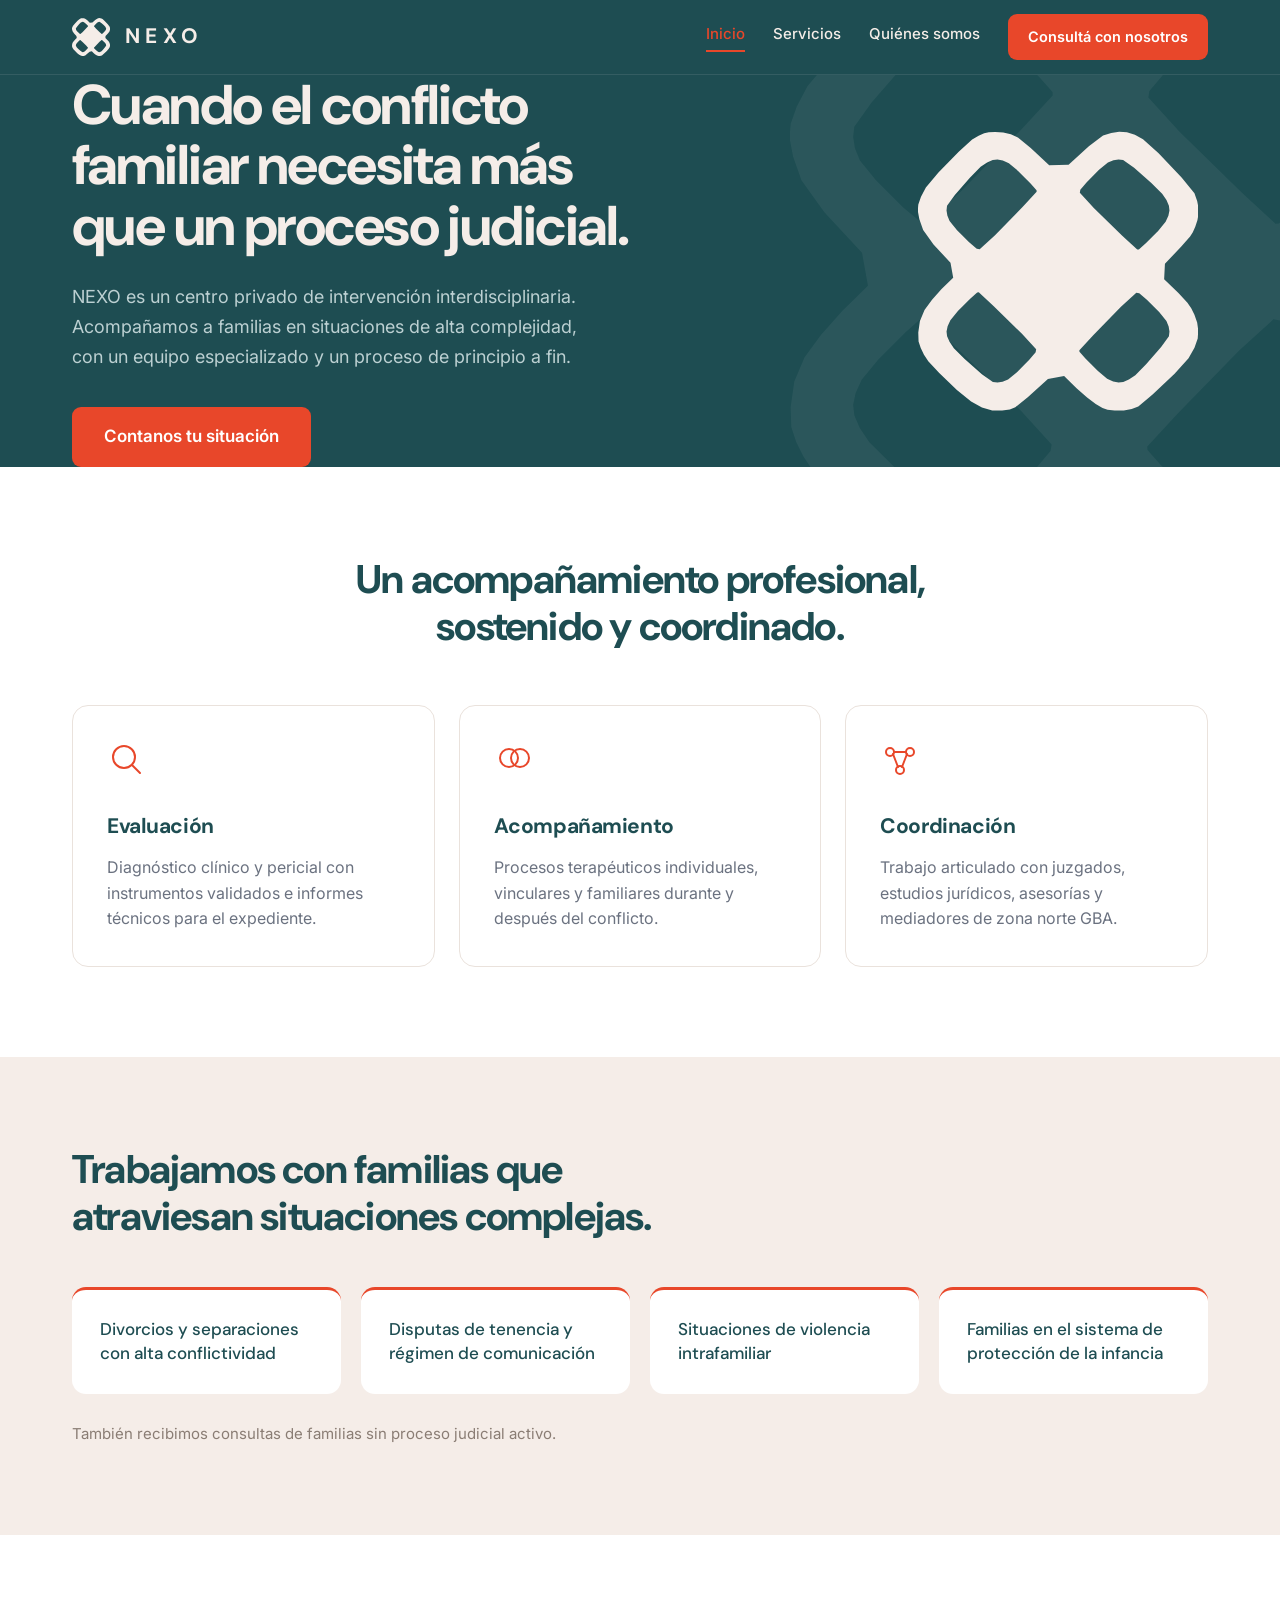
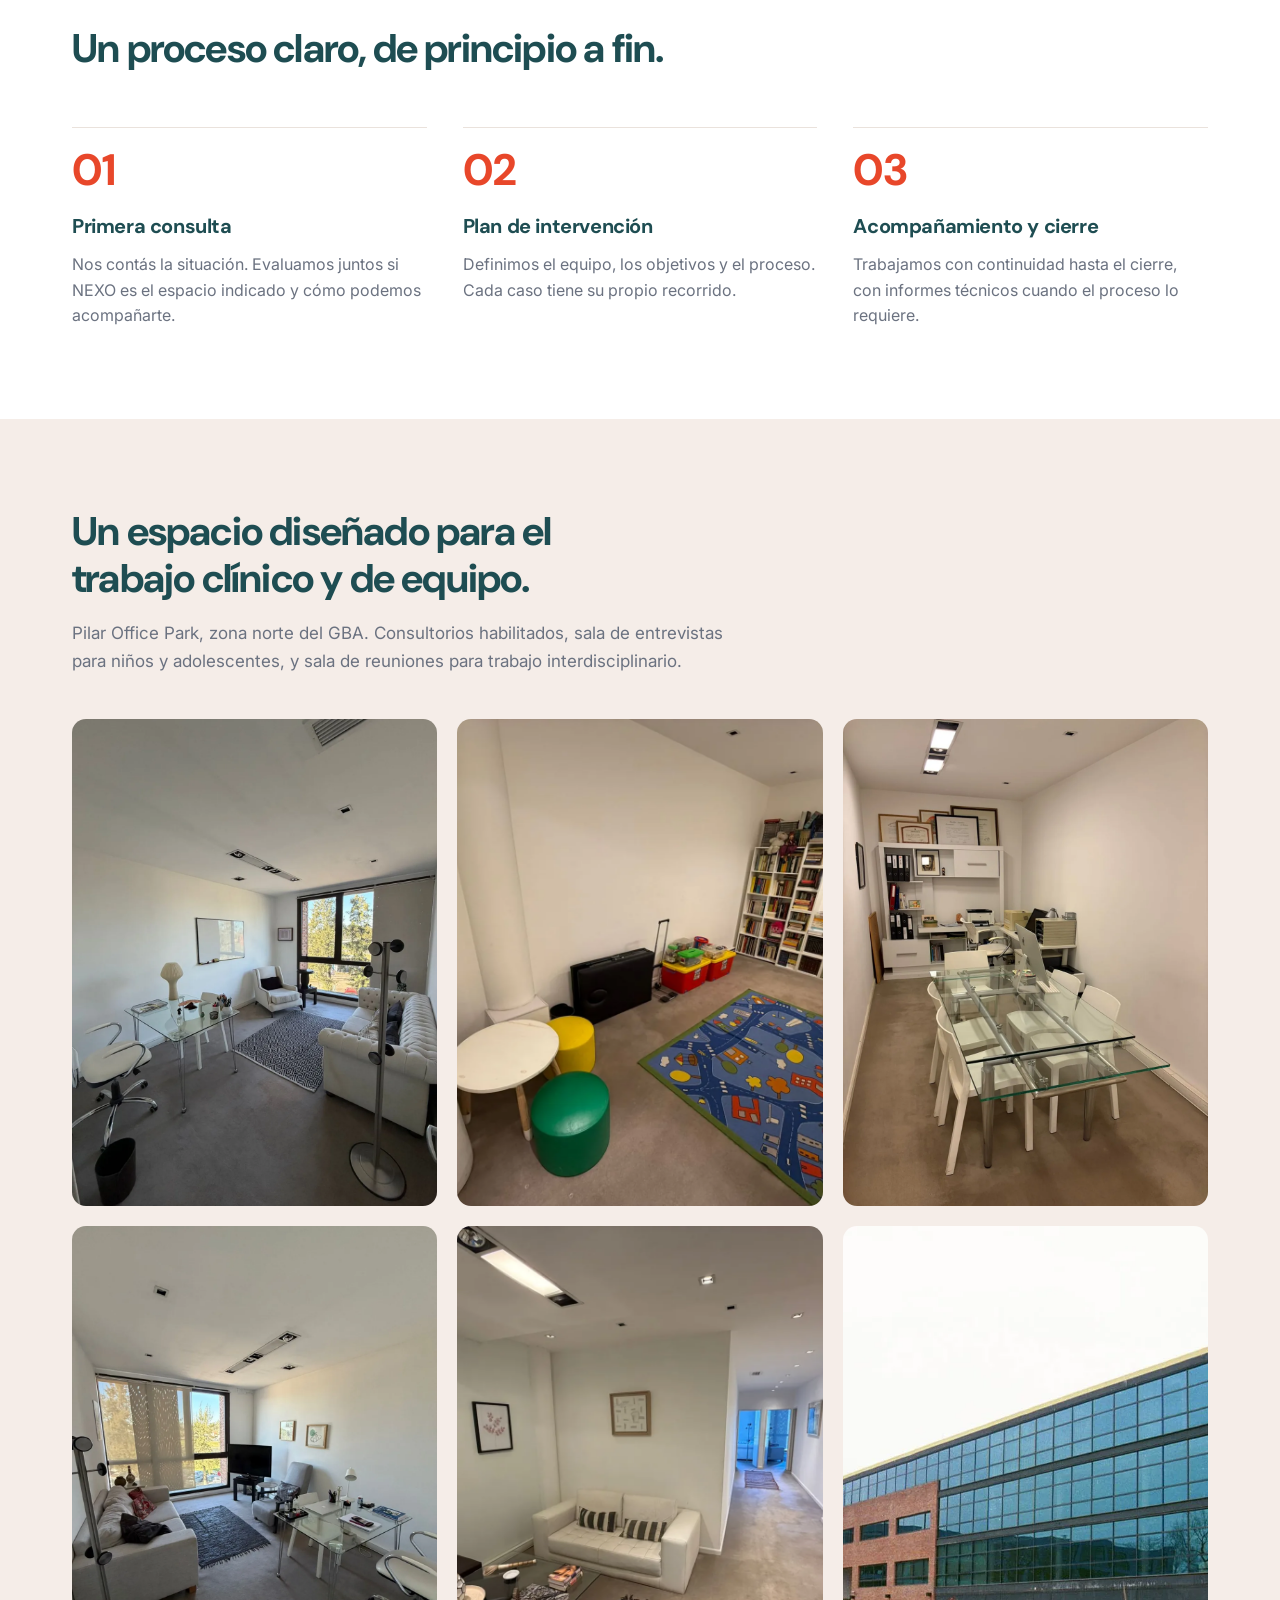
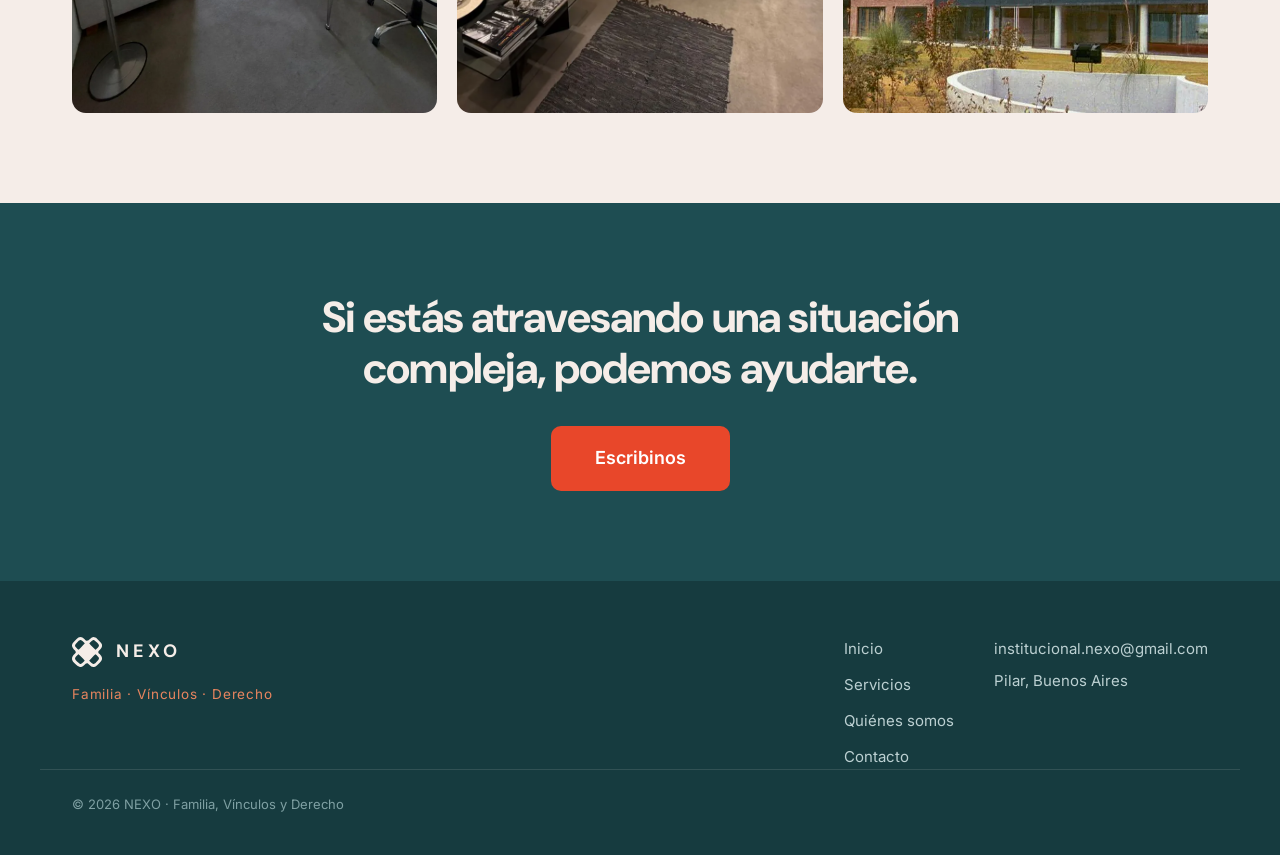
==== index.html @ 884c08ea "Lightbox: abrir fotos de la sede en pop-up con fondo difuminado" ====
<!DOCTYPE html>
<html lang="es">
<head>
  <meta charset="UTF-8">
  <meta name="viewport" content="width=device-width, initial-scale=1.0">
  <title>NEXO · Familia, Vínculos y Derecho</title>
  <meta name="description" content="Centro privado de intervención interdisciplinaria en conflictos familiares, infancia y adolescencia. Pilar, zona norte GBA.">
  <meta property="og:type" content="website">
  <meta property="og:site_name" content="NEXO">
  <meta property="og:title" content="NEXO · Familia, Vínculos y Derecho">
  <meta property="og:description" content="Centro privado de intervención interdisciplinaria en conflictos familiares, infancia y adolescencia. Pilar, zona norte GBA.">
  <meta property="og:url" content="https://fenicegroup.github.io/nexo-web/">
  <meta property="og:image" content="https://fenicegroup.github.io/nexo-web/og-image.jpg">
  <meta property="og:image:width" content="1200">
  <meta property="og:image:height" content="630">
  <meta name="twitter:card" content="summary_large_image">
  <link rel="preconnect" href="https://fonts.googleapis.com">
  <link rel="preconnect" href="https://fonts.gstatic.com" crossorigin>
  <link href="https://fonts.googleapis.com/css2?family=DM+Sans:wght@500;700&family=Inter:wght@400;500;600;700&family=JetBrains+Mono:wght@400;500&display=swap" rel="stylesheet">
  <link rel="stylesheet" href="styles.css">
  <link rel="icon" type="image/svg+xml" href="favicon.svg">
  <script>try{if(localStorage.getItem("nexo_intro_seen")){document.documentElement.className+=" skip-intro";}}catch(e){}</script>
</head>
<body class="has-intro">
  <!-- ===== Navbar (sticky) ===== -->
  <header class="site-header">
    <div class="container nav">
      <a class="brand" href="index.html" aria-label="NEXO - Inicio">
        <svg class="logo-mark" width="38" height="38" viewBox="0 0 100 100" aria-hidden="true"><path fill-rule="evenodd" d="M27.56 0.38 L30.44 0.51 L33.15 1.17 L35.68 2.33 L40.26 6.03 L46.86 12.24 L53.78 12.04 L61.02 5.43 L66.09 1.65 L69.02 0.68 L71.86 0.29 L74.61 0.48 L77.45 1.35 L80.36 2.91 L85.93 7.98 L94.14 16.59 L98.73 22.27 L99.70 25.01 L100.19 27.47 L100.18 29.65 L99.79 31.90 L99.02 34.21 L98.15 36.14 L97.18 37.70 L93.87 41.46 L88.19 47.44 L87.91 52.92 L93.01 57.89 L96.23 61.35 L97.58 63.28 L98.73 65.62 L99.70 68.35 L100.09 71.19 L99.90 74.14 L98.74 77.45 L96.62 81.12 L91.64 86.69 L83.78 94.14 L78.68 98.36 L76.32 99.33 L73.50 99.81 L70.22 99.81 L67.69 99.52 L65.90 98.92 L63.47 97.48 L60.40 95.19 L56.63 91.87 L52.18 87.53 L46.40 88.58 L39.30 95.03 L34.76 98.64 L32.79 99.42 L30.04 99.81 L26.53 99.80 L22.84 98.74 L18.97 96.62 L13.89 92.50 L7.59 86.40 L3.67 82.19 L2.14 79.88 L0.98 77.54 L0.20 75.18 L0.10 71.94 L0.69 67.83 L2.33 63.95 L5.01 60.30 L8.42 56.44 L12.57 52.37 L11.61 47.07 L5.54 40.53 L1.84 35.35 L0.49 31.52 L-0.09 28.49 L0.11 26.26 L1.07 23.50 L2.81 20.21 L7.30 14.84 L14.55 7.40 L19.34 3.01 L21.65 1.66 L23.63 0.82 L25.29 0.48Z M77.97 57.80 L79.02 57.98 L81.74 60.26 L86.13 64.65 L88.72 67.83 L89.52 69.80 L89.81 71.61 L89.62 73.26 L86.84 77.18 L81.47 83.34 L77.62 87.20 L75.31 88.74 L73.31 89.61 L71.62 89.81 L69.70 89.42 L67.55 88.44 L64.27 85.75 L59.88 81.36 L57.66 78.87 L57.63 78.30 L62.58 72.94 L72.49 62.79Z M42.20 77.97 L42.02 79.02 L39.74 81.74 L35.35 86.13 L32.17 88.72 L30.20 89.52 L28.39 89.81 L26.74 89.62 L22.82 86.84 L16.66 81.47 L12.80 77.62 L11.26 75.31 L10.39 73.31 L10.19 71.62 L10.58 69.70 L11.56 67.55 L14.25 64.27 L18.64 59.88 L21.13 57.66 L21.70 57.63 L27.06 62.58 L37.21 72.49Z M22.03 42.20 L20.98 42.03 L18.26 39.74 L13.87 35.35 L11.28 32.17 L10.48 30.20 L10.19 28.39 L10.37 26.74 L13.16 22.82 L18.53 16.66 L22.37 12.80 L24.68 11.26 L26.68 10.39 L28.37 10.19 L30.30 10.58 L32.45 11.56 L35.73 14.25 L40.12 18.64 L42.34 21.13 L42.37 21.70 L37.42 27.06 L27.51 37.21Z M57.80 22.03 L57.97 20.98 L60.26 18.26 L64.65 13.87 L67.83 11.28 L69.80 10.48 L71.61 10.18 L73.26 10.37 L77.18 13.16 L83.34 18.53 L87.20 22.37 L88.74 24.68 L89.61 26.68 L89.81 28.37 L89.42 30.30 L88.44 32.45 L85.75 35.73 L81.36 40.12 L78.87 42.33 L78.30 42.36 L72.94 37.42 L62.79 27.51Z"/></svg>
        <span class="brand-word">NEXO</span>
      </a>
      <nav class="nav-links" aria-label="Principal">
        <a href="index.html" class="active" aria-current="page">Inicio</a>
        <a href="servicios.html">Servicios</a>
        <a href="quienes-somos.html">Qui&eacute;nes somos</a>
        <a class="btn btn-cta" href="contacto.html">Consult&aacute; con nosotros</a>
      </nav>
      <button class="nav-toggle" aria-label="Abrir men&uacute;" aria-expanded="false"><span></span><span></span><span></span></button>
    </div>
    <nav class="mobile-menu" aria-label="M&oacute;vil">
      <a href="index.html" class="active" aria-current="page">Inicio</a>
      <a href="servicios.html">Servicios</a>
      <a href="quienes-somos.html">Qui&eacute;nes somos</a>
      <a class="btn btn-cta" href="contacto.html">Consult&aacute; con nosotros</a>
    </nav>
  </header>

  <!-- ===== Pantalla de intro (4s) ===== -->
  <div id="intro-screen">
    <div class="intro-symbol"><svg class="logo-mark" width="130" height="130" viewBox="0 0 100 100" aria-hidden="true"><path pathLength="100" fill-rule="evenodd" d="M27.56 0.38 L30.44 0.51 L33.15 1.17 L35.68 2.33 L40.26 6.03 L46.86 12.24 L53.78 12.04 L61.02 5.43 L66.09 1.65 L69.02 0.68 L71.86 0.29 L74.61 0.48 L77.45 1.35 L80.36 2.91 L85.93 7.98 L94.14 16.59 L98.73 22.27 L99.70 25.01 L100.19 27.47 L100.18 29.65 L99.79 31.90 L99.02 34.21 L98.15 36.14 L97.18 37.70 L93.87 41.46 L88.19 47.44 L87.91 52.92 L93.01 57.89 L96.23 61.35 L97.58 63.28 L98.73 65.62 L99.70 68.35 L100.09 71.19 L99.90 74.14 L98.74 77.45 L96.62 81.12 L91.64 86.69 L83.78 94.14 L78.68 98.36 L76.32 99.33 L73.50 99.81 L70.22 99.81 L67.69 99.52 L65.90 98.92 L63.47 97.48 L60.40 95.19 L56.63 91.87 L52.18 87.53 L46.40 88.58 L39.30 95.03 L34.76 98.64 L32.79 99.42 L30.04 99.81 L26.53 99.80 L22.84 98.74 L18.97 96.62 L13.89 92.50 L7.59 86.40 L3.67 82.19 L2.14 79.88 L0.98 77.54 L0.20 75.18 L0.10 71.94 L0.69 67.83 L2.33 63.95 L5.01 60.30 L8.42 56.44 L12.57 52.37 L11.61 47.07 L5.54 40.53 L1.84 35.35 L0.49 31.52 L-0.09 28.49 L0.11 26.26 L1.07 23.50 L2.81 20.21 L7.30 14.84 L14.55 7.40 L19.34 3.01 L21.65 1.66 L23.63 0.82 L25.29 0.48Z M77.97 57.80 L79.02 57.98 L81.74 60.26 L86.13 64.65 L88.72 67.83 L89.52 69.80 L89.81 71.61 L89.62 73.26 L86.84 77.18 L81.47 83.34 L77.62 87.20 L75.31 88.74 L73.31 89.61 L71.62 89.81 L69.70 89.42 L67.55 88.44 L64.27 85.75 L59.88 81.36 L57.66 78.87 L57.63 78.30 L62.58 72.94 L72.49 62.79Z M42.20 77.97 L42.02 79.02 L39.74 81.74 L35.35 86.13 L32.17 88.72 L30.20 89.52 L28.39 89.81 L26.74 89.62 L22.82 86.84 L16.66 81.47 L12.80 77.62 L11.26 75.31 L10.39 73.31 L10.19 71.62 L10.58 69.70 L11.56 67.55 L14.25 64.27 L18.64 59.88 L21.13 57.66 L21.70 57.63 L27.06 62.58 L37.21 72.49Z M22.03 42.20 L20.98 42.03 L18.26 39.74 L13.87 35.35 L11.28 32.17 L10.48 30.20 L10.19 28.39 L10.37 26.74 L13.16 22.82 L18.53 16.66 L22.37 12.80 L24.68 11.26 L26.68 10.39 L28.37 10.19 L30.30 10.58 L32.45 11.56 L35.73 14.25 L40.12 18.64 L42.34 21.13 L42.37 21.70 L37.42 27.06 L27.51 37.21Z M57.80 22.03 L57.97 20.98 L60.26 18.26 L64.65 13.87 L67.83 11.28 L69.80 10.48 L71.61 10.18 L73.26 10.37 L77.18 13.16 L83.34 18.53 L87.20 22.37 L88.74 24.68 L89.61 26.68 L89.81 28.37 L89.42 30.30 L88.44 32.45 L85.75 35.73 L81.36 40.12 L78.87 42.33 L78.30 42.36 L72.94 37.42 L62.79 27.51Z"/></svg></div>
    <div class="intro-word">NEXO</div>
    <div class="intro-tag"><span>Familia</span><span>&middot;</span><span>V&iacute;nculos</span><span>&middot;</span><span>Derecho</span></div>
  </div>

  <div class="page">
  <main>
    <!-- ===== Hero (petróleo) ===== -->
    <section class="hero">
      <div class="hero-variant hero-b show">
        <div class="hero-b-watermark"><svg class="logo-mark" width="620" height="620" viewBox="0 0 100 100" aria-hidden="true"><path fill-rule="evenodd" d="M27.56 0.38 L30.44 0.51 L33.15 1.17 L35.68 2.33 L40.26 6.03 L46.86 12.24 L53.78 12.04 L61.02 5.43 L66.09 1.65 L69.02 0.68 L71.86 0.29 L74.61 0.48 L77.45 1.35 L80.36 2.91 L85.93 7.98 L94.14 16.59 L98.73 22.27 L99.70 25.01 L100.19 27.47 L100.18 29.65 L99.79 31.90 L99.02 34.21 L98.15 36.14 L97.18 37.70 L93.87 41.46 L88.19 47.44 L87.91 52.92 L93.01 57.89 L96.23 61.35 L97.58 63.28 L98.73 65.62 L99.70 68.35 L100.09 71.19 L99.90 74.14 L98.74 77.45 L96.62 81.12 L91.64 86.69 L83.78 94.14 L78.68 98.36 L76.32 99.33 L73.50 99.81 L70.22 99.81 L67.69 99.52 L65.90 98.92 L63.47 97.48 L60.40 95.19 L56.63 91.87 L52.18 87.53 L46.40 88.58 L39.30 95.03 L34.76 98.64 L32.79 99.42 L30.04 99.81 L26.53 99.80 L22.84 98.74 L18.97 96.62 L13.89 92.50 L7.59 86.40 L3.67 82.19 L2.14 79.88 L0.98 77.54 L0.20 75.18 L0.10 71.94 L0.69 67.83 L2.33 63.95 L5.01 60.30 L8.42 56.44 L12.57 52.37 L11.61 47.07 L5.54 40.53 L1.84 35.35 L0.49 31.52 L-0.09 28.49 L0.11 26.26 L1.07 23.50 L2.81 20.21 L7.30 14.84 L14.55 7.40 L19.34 3.01 L21.65 1.66 L23.63 0.82 L25.29 0.48Z M77.97 57.80 L79.02 57.98 L81.74 60.26 L86.13 64.65 L88.72 67.83 L89.52 69.80 L89.81 71.61 L89.62 73.26 L86.84 77.18 L81.47 83.34 L77.62 87.20 L75.31 88.74 L73.31 89.61 L71.62 89.81 L69.70 89.42 L67.55 88.44 L64.27 85.75 L59.88 81.36 L57.66 78.87 L57.63 78.30 L62.58 72.94 L72.49 62.79Z M42.20 77.97 L42.02 79.02 L39.74 81.74 L35.35 86.13 L32.17 88.72 L30.20 89.52 L28.39 89.81 L26.74 89.62 L22.82 86.84 L16.66 81.47 L12.80 77.62 L11.26 75.31 L10.39 73.31 L10.19 71.62 L10.58 69.70 L11.56 67.55 L14.25 64.27 L18.64 59.88 L21.13 57.66 L21.70 57.63 L27.06 62.58 L37.21 72.49Z M22.03 42.20 L20.98 42.03 L18.26 39.74 L13.87 35.35 L11.28 32.17 L10.48 30.20 L10.19 28.39 L10.37 26.74 L13.16 22.82 L18.53 16.66 L22.37 12.80 L24.68 11.26 L26.68 10.39 L28.37 10.19 L30.30 10.58 L32.45 11.56 L35.73 14.25 L40.12 18.64 L42.34 21.13 L42.37 21.70 L37.42 27.06 L27.51 37.21Z M57.80 22.03 L57.97 20.98 L60.26 18.26 L64.65 13.87 L67.83 11.28 L69.80 10.48 L71.61 10.18 L73.26 10.37 L77.18 13.16 L83.34 18.53 L87.20 22.37 L88.74 24.68 L89.61 26.68 L89.81 28.37 L89.42 30.30 L88.44 32.45 L85.75 35.73 L81.36 40.12 L78.87 42.33 L78.30 42.36 L72.94 37.42 L62.79 27.51Z"/></svg></div>
        <div class="container hero-inner">
          <div class="hero-copy">
            <h1>Cuando el conflicto familiar necesita m&aacute;s que un proceso judicial.</h1>
            <p class="hero-lead">NEXO es un centro privado de intervenci&oacute;n interdisciplinaria. Acompa&ntilde;amos a familias en situaciones de alta complejidad, con un equipo especializado y un proceso de principio a fin.</p>
            <a class="btn btn-cta btn-lg" href="contacto.html">Contanos tu situaci&oacute;n</a>
          </div>
          <div class="hero-b-mark"><svg class="logo-mark" width="280" height="280" viewBox="0 0 100 100" aria-hidden="true"><path fill-rule="evenodd" d="M27.56 0.38 L30.44 0.51 L33.15 1.17 L35.68 2.33 L40.26 6.03 L46.86 12.24 L53.78 12.04 L61.02 5.43 L66.09 1.65 L69.02 0.68 L71.86 0.29 L74.61 0.48 L77.45 1.35 L80.36 2.91 L85.93 7.98 L94.14 16.59 L98.73 22.27 L99.70 25.01 L100.19 27.47 L100.18 29.65 L99.79 31.90 L99.02 34.21 L98.15 36.14 L97.18 37.70 L93.87 41.46 L88.19 47.44 L87.91 52.92 L93.01 57.89 L96.23 61.35 L97.58 63.28 L98.73 65.62 L99.70 68.35 L100.09 71.19 L99.90 74.14 L98.74 77.45 L96.62 81.12 L91.64 86.69 L83.78 94.14 L78.68 98.36 L76.32 99.33 L73.50 99.81 L70.22 99.81 L67.69 99.52 L65.90 98.92 L63.47 97.48 L60.40 95.19 L56.63 91.87 L52.18 87.53 L46.40 88.58 L39.30 95.03 L34.76 98.64 L32.79 99.42 L30.04 99.81 L26.53 99.80 L22.84 98.74 L18.97 96.62 L13.89 92.50 L7.59 86.40 L3.67 82.19 L2.14 79.88 L0.98 77.54 L0.20 75.18 L0.10 71.94 L0.69 67.83 L2.33 63.95 L5.01 60.30 L8.42 56.44 L12.57 52.37 L11.61 47.07 L5.54 40.53 L1.84 35.35 L0.49 31.52 L-0.09 28.49 L0.11 26.26 L1.07 23.50 L2.81 20.21 L7.30 14.84 L14.55 7.40 L19.34 3.01 L21.65 1.66 L23.63 0.82 L25.29 0.48Z M77.97 57.80 L79.02 57.98 L81.74 60.26 L86.13 64.65 L88.72 67.83 L89.52 69.80 L89.81 71.61 L89.62 73.26 L86.84 77.18 L81.47 83.34 L77.62 87.20 L75.31 88.74 L73.31 89.61 L71.62 89.81 L69.70 89.42 L67.55 88.44 L64.27 85.75 L59.88 81.36 L57.66 78.87 L57.63 78.30 L62.58 72.94 L72.49 62.79Z M42.20 77.97 L42.02 79.02 L39.74 81.74 L35.35 86.13 L32.17 88.72 L30.20 89.52 L28.39 89.81 L26.74 89.62 L22.82 86.84 L16.66 81.47 L12.80 77.62 L11.26 75.31 L10.39 73.31 L10.19 71.62 L10.58 69.70 L11.56 67.55 L14.25 64.27 L18.64 59.88 L21.13 57.66 L21.70 57.63 L27.06 62.58 L37.21 72.49Z M22.03 42.20 L20.98 42.03 L18.26 39.74 L13.87 35.35 L11.28 32.17 L10.48 30.20 L10.19 28.39 L10.37 26.74 L13.16 22.82 L18.53 16.66 L22.37 12.80 L24.68 11.26 L26.68 10.39 L28.37 10.19 L30.30 10.58 L32.45 11.56 L35.73 14.25 L40.12 18.64 L42.34 21.13 L42.37 21.70 L37.42 27.06 L27.51 37.21Z M57.80 22.03 L57.97 20.98 L60.26 18.26 L64.65 13.87 L67.83 11.28 L69.80 10.48 L71.61 10.18 L73.26 10.37 L77.18 13.16 L83.34 18.53 L87.20 22.37 L88.74 24.68 L89.61 26.68 L89.81 28.37 L89.42 30.30 L88.44 32.45 L85.75 35.73 L81.36 40.12 L78.87 42.33 L78.30 42.36 L72.94 37.42 L62.79 27.51Z"/></svg></div>
        </div>
      </div>
    </section>

    <!-- ===== ¿Qué hacemos? ===== -->
    <section class="section section--blanco">
      <div class="container">
        <h2 class="section-title center mb-lg">Un acompa&ntilde;amiento profesional, sostenido y coordinado.</h2>
        <div class="grid grid-3">
          <article class="card"><svg class="card-icon" width="40" height="40" viewBox="0 0 40 40" fill="none" stroke="#E8472A" stroke-width="2" stroke-linecap="round"><circle cx="17" cy="17" r="11"/><line x1="25" y1="25" x2="33" y2="33"/></svg><h3>Evaluaci&oacute;n</h3><p>Diagn&oacute;stico cl&iacute;nico y pericial con instrumentos validados e informes t&eacute;cnicos para el expediente.</p></article>
          <article class="card"><svg class="card-icon" width="40" height="40" viewBox="0 0 40 40" fill="none" stroke="#E8472A" stroke-width="2" stroke-linecap="round"><circle cx="15" cy="18" r="9"/><circle cx="26" cy="18" r="9"/></svg><h3>Acompa&ntilde;amiento</h3><p>Procesos terap&eacute;uticos individuales, vinculares y familiares durante y despu&eacute;s del conflicto.</p></article>
          <article class="card"><svg class="card-icon" width="40" height="40" viewBox="0 0 40 40" fill="none" stroke="#E8472A" stroke-width="2" stroke-linecap="round"><circle cx="10" cy="12" r="4"/><circle cx="30" cy="12" r="4"/><circle cx="20" cy="30" r="4"/><line x1="13" y1="14" x2="18" y2="27"/><line x1="27" y1="14" x2="22" y2="27"/><line x1="14" y1="12" x2="26" y2="12"/></svg><h3>Coordinaci&oacute;n</h3><p>Trabajo articulado con juzgados, estudios jur&iacute;dicos, asesor&iacute;as y mediadores de zona norte GBA.</p></article>
        </div>
      </div>
    </section>

    <!-- ===== ¿Para quién es NEXO? ===== -->
    <section class="section section--crema">
      <div class="container">
        <h2 class="section-title mw-text mb-md">Trabajamos con familias que atraviesan situaciones complejas.</h2>
        <div class="grid grid-4">
          <div class="chip"><p>Divorcios y separaciones con alta conflictividad</p></div>
          <div class="chip"><p>Disputas de tenencia y r&eacute;gimen de comunicaci&oacute;n</p></div>
          <div class="chip"><p>Situaciones de violencia intrafamiliar</p></div>
          <div class="chip"><p>Familias en el sistema de protecci&oacute;n de la infancia</p></div>
        </div>
        <p class="note">Tambi&eacute;n recibimos consultas de familias sin proceso judicial activo.</p>
      </div>
    </section>

    <!-- ===== Cómo trabajamos ===== -->
    <section class="section section--blanco">
      <div class="container">
        <h2 class="section-title mb-lg">Un proceso claro, de principio a fin.</h2>
        <div class="steps">
          <div class="step"><span class="step-num">01</span><h3>Primera consulta</h3><p>Nos cont&aacute;s la situaci&oacute;n. Evaluamos juntos si NEXO es el espacio indicado y c&oacute;mo podemos acompa&ntilde;arte.</p></div>
          <div class="step"><span class="step-num">02</span><h3>Plan de intervenci&oacute;n</h3><p>Definimos el equipo, los objetivos y el proceso. Cada caso tiene su propio recorrido.</p></div>
          <div class="step"><span class="step-num">03</span><h3>Acompa&ntilde;amiento y cierre</h3><p>Trabajamos con continuidad hasta el cierre, con informes t&eacute;cnicos cuando el proceso lo requiere.</p></div>
        </div>
      </div>
    </section>

    <!-- ===== La sede ===== -->
    <section class="section section--crema">
      <div class="container">
        <h2 class="section-title mw-text mb-sm">Un espacio dise&ntilde;ado para el trabajo cl&iacute;nico y de equipo.</h2>
        <p class="sede-lead">Pilar Office Park, zona norte del GBA. Consultorios habilitados, sala de entrevistas para ni&ntilde;os y adolescentes, y sala de reuniones para trabajo interdisciplinario.</p>
        <div class="sede-grid">
          <div class="img-photo"><img src="consultorio.webp" alt="Consultorio" loading="lazy"></div>
          <div class="img-photo"><img src="sala-nnya.webp" alt="Sala para niñas, niños y adolescentes" loading="lazy"></div>
          <div class="img-photo"><img src="reuniones.webp" alt="Sala de reuniones" loading="lazy"></div>
          <div class="img-photo"><img src="espera.webp" alt="Sala de espera" loading="lazy"></div>
          <div class="img-photo"><img src="recepcion.webp" alt="Recepción" loading="lazy"></div>
          <div class="img-photo"><img src="officepark.webp" alt="Fachada del Pilar Office Park"></div>
        </div>
      </div>
    </section>

    <!-- ===== CTA final ===== -->
    <section class="section section--petroleo cta">
      <div class="container cta-inner">
        <h2>Si est&aacute;s atravesando una situaci&oacute;n compleja, podemos ayudarte.</h2>
        <a class="btn btn-cta btn-xl" href="contacto.html">Escribinos</a>
      </div>
    </section>
  </main>

  <!-- ===== Footer ===== -->
  <footer class="site-footer">
    <div class="container footer-grid">
      <div class="footer-brand">
        <div class="footer-logo"><svg class="logo-mark" width="30" height="30" viewBox="0 0 100 100" aria-hidden="true"><path fill-rule="evenodd" d="M27.56 0.38 L30.44 0.51 L33.15 1.17 L35.68 2.33 L40.26 6.03 L46.86 12.24 L53.78 12.04 L61.02 5.43 L66.09 1.65 L69.02 0.68 L71.86 0.29 L74.61 0.48 L77.45 1.35 L80.36 2.91 L85.93 7.98 L94.14 16.59 L98.73 22.27 L99.70 25.01 L100.19 27.47 L100.18 29.65 L99.79 31.90 L99.02 34.21 L98.15 36.14 L97.18 37.70 L93.87 41.46 L88.19 47.44 L87.91 52.92 L93.01 57.89 L96.23 61.35 L97.58 63.28 L98.73 65.62 L99.70 68.35 L100.09 71.19 L99.90 74.14 L98.74 77.45 L96.62 81.12 L91.64 86.69 L83.78 94.14 L78.68 98.36 L76.32 99.33 L73.50 99.81 L70.22 99.81 L67.69 99.52 L65.90 98.92 L63.47 97.48 L60.40 95.19 L56.63 91.87 L52.18 87.53 L46.40 88.58 L39.30 95.03 L34.76 98.64 L32.79 99.42 L30.04 99.81 L26.53 99.80 L22.84 98.74 L18.97 96.62 L13.89 92.50 L7.59 86.40 L3.67 82.19 L2.14 79.88 L0.98 77.54 L0.20 75.18 L0.10 71.94 L0.69 67.83 L2.33 63.95 L5.01 60.30 L8.42 56.44 L12.57 52.37 L11.61 47.07 L5.54 40.53 L1.84 35.35 L0.49 31.52 L-0.09 28.49 L0.11 26.26 L1.07 23.50 L2.81 20.21 L7.30 14.84 L14.55 7.40 L19.34 3.01 L21.65 1.66 L23.63 0.82 L25.29 0.48Z M77.97 57.80 L79.02 57.98 L81.74 60.26 L86.13 64.65 L88.72 67.83 L89.52 69.80 L89.81 71.61 L89.62 73.26 L86.84 77.18 L81.47 83.34 L77.62 87.20 L75.31 88.74 L73.31 89.61 L71.62 89.81 L69.70 89.42 L67.55 88.44 L64.27 85.75 L59.88 81.36 L57.66 78.87 L57.63 78.30 L62.58 72.94 L72.49 62.79Z M42.20 77.97 L42.02 79.02 L39.74 81.74 L35.35 86.13 L32.17 88.72 L30.20 89.52 L28.39 89.81 L26.74 89.62 L22.82 86.84 L16.66 81.47 L12.80 77.62 L11.26 75.31 L10.39 73.31 L10.19 71.62 L10.58 69.70 L11.56 67.55 L14.25 64.27 L18.64 59.88 L21.13 57.66 L21.70 57.63 L27.06 62.58 L37.21 72.49Z M22.03 42.20 L20.98 42.03 L18.26 39.74 L13.87 35.35 L11.28 32.17 L10.48 30.20 L10.19 28.39 L10.37 26.74 L13.16 22.82 L18.53 16.66 L22.37 12.80 L24.68 11.26 L26.68 10.39 L28.37 10.19 L30.30 10.58 L32.45 11.56 L35.73 14.25 L40.12 18.64 L42.34 21.13 L42.37 21.70 L37.42 27.06 L27.51 37.21Z M57.80 22.03 L57.97 20.98 L60.26 18.26 L64.65 13.87 L67.83 11.28 L69.80 10.48 L71.61 10.18 L73.26 10.37 L77.18 13.16 L83.34 18.53 L87.20 22.37 L88.74 24.68 L89.61 26.68 L89.81 28.37 L89.42 30.30 L88.44 32.45 L85.75 35.73 L81.36 40.12 L78.87 42.33 L78.30 42.36 L72.94 37.42 L62.79 27.51Z"/></svg><span class="brand-word">NEXO</span></div>
        <span class="footer-tag">Familia &middot; V&iacute;nculos &middot; Derecho</span>
      </div>
      <nav class="footer-nav" aria-label="Pie">
        <a href="index.html">Inicio</a>
        <a href="servicios.html">Servicios</a>
        <a href="quienes-somos.html">Qui&eacute;nes somos</a>
        <a href="contacto.html">Contacto</a>
      </nav>
      <div class="footer-contact">
        <a href="mailto:institucional.nexo@gmail.com">institucional.nexo@gmail.com</a>
        <span>Pilar, Buenos Aires</span>
      </div>
    </div>
    <div class="container footer-base"><p>&copy; 2026 NEXO &middot; Familia, V&iacute;nculos y Derecho</p></div>
  </footer>
  </div>

  <!-- Lightbox de fotos -->
  <div class="lightbox" id="lightbox" role="dialog" aria-modal="true" aria-label="Imagen ampliada">
    <button class="lightbox-close" id="lightbox-close" aria-label="Cerrar imagen">&times;</button>
    <img src="" alt="">
  </div>

  <script>
    /* Men\u00fa m\u00f3vil */
    (function () {
      var t = document.querySelector('.nav-toggle');
      var m = document.querySelector('.mobile-menu');
      if (t && m) t.addEventListener('click', function () {
        var open = m.classList.toggle('open');
        t.classList.toggle('active', open);
        t.setAttribute('aria-expanded', open ? 'true' : 'false');
      });
    })();
  </script>
  <script>
    /* Intro: quitar al terminar el fade out (animationend + remove) */
    (function () {
      var intro = document.getElementById('intro-screen');
      if (!intro) return;
      try { localStorage.setItem('nexo_intro_seen', '1'); } catch (e) {}
      intro.addEventListener('animationend', function (e) {
        if (e.target === intro && e.animationName === 'introOut') intro.remove();
      });
    })();
  </script>
  <script>
    /* Lightbox: abre las fotos de la sede en pop-up con fondo difuminado */
    (function () {
      var lb = document.getElementById('lightbox');
      if (!lb) return;
      var lbImg = lb.querySelector('img');
      function open(src, alt) {
        lbImg.src = src; lbImg.alt = alt || '';
        lb.classList.add('open');
        document.body.style.overflow = 'hidden';
      }
      function close() {
        lb.classList.remove('open');
        document.body.style.overflow = '';
        setTimeout(function () { if (!lb.classList.contains('open')) lbImg.src = ''; }, 250);
      }
      document.querySelectorAll('.sede-grid .img-photo').forEach(function (cell) {
        var img = cell.querySelector('img');
        if (!img) return;
        cell.setAttribute('role', 'button');
        cell.setAttribute('tabindex', '0');
        cell.addEventListener('click', function () { open(img.currentSrc || img.src, img.alt); });
        cell.addEventListener('keydown', function (e) {
          if (e.key === 'Enter' || e.key === ' ') { e.preventDefault(); open(img.currentSrc || img.src, img.alt); }
        });
      });
      lb.addEventListener('click', function (e) {
        if (e.target === lb || e.target.id === 'lightbox-close') close();
      });
      document.addEventListener('keydown', function (e) { if (e.key === 'Escape') close(); });
    })();
  </script>
</body>
</html>
---- styles.css ----
/* =============================================================
   NEXO  ·  Familia, Vínculos y Derecho
   Hoja de estilos compartida
   ============================================================= */

/* ---------- Variables de marca ---------- */
:root {
  --petroleo:      #1E4D52;  /* principal */
  --petroleo-osc:  #163B3F;  /* footer */
  --petroleo-luz:  #C8DCDE;  /* placeholders de imagen */
  --terracota:     #E8472A;  /* acento / CTA */
  --terracota-osc: #CF3A1F;  /* hover CTA */
  --crema:         #F5EDE8;  /* fondo de secciones */
  --blanco:        #FFFFFF;
  --gris:          #6B7280;  /* texto secundario */
  --gris-claro:    #F3F4F6;  /* fondo alternativo */
  --borde:         #EAE2DC;  /* bordes de cards */
  --texto:         #1E4D52;

  --fuente-titulo: 'DM Sans', system-ui, sans-serif;
  --fuente-cuerpo: 'Inter', system-ui, sans-serif;
  --fuente-mono:   'JetBrains Mono', ui-monospace, monospace;

  --ancho-max: 1200px;
  --radio: 14px;
  --trans: 0.2s ease;
}

/* ---------- Reset ligero ---------- */
*, *::before, *::after { box-sizing: border-box; }
html { scroll-behavior: smooth; }
body {
  margin: 0;
  font-family: var(--fuente-cuerpo);
  color: var(--texto);
  background: var(--blanco);
  line-height: 1.6;
  -webkit-font-smoothing: antialiased;
  overflow-x: hidden;
}
img { max-width: 100%; display: block; }
a { color: inherit; }
::selection { background: var(--terracota); color: #fff; }

h1, h2, h3 { font-family: var(--fuente-titulo); font-weight: 700; letter-spacing: -0.02em; margin: 0; text-wrap: balance; }
p { margin: 0; }

.container { width: 100%; max-width: var(--ancho-max); margin: 0 auto; padding: 0 24px; }

/* ---------- Logo ---------- */
.logo-mark { display: block; fill: var(--crema); }      /* por defecto sobre fondos oscuros */
.logo-mark--dark { fill: var(--petroleo); }

/* ---------- Botones ---------- */
.btn {
  display: inline-block;
  font-family: var(--fuente-cuerpo);
  font-weight: 600;
  text-decoration: none;
  border: none;
  border-radius: 9px;
  cursor: pointer;
  transition: background var(--trans), transform var(--trans);
}
.btn-cta { background: var(--terracota); color: #fff; font-size: 14.5px; padding: 11px 20px; }
.btn-cta:hover { background: var(--terracota-osc); }
.btn-lg { font-size: 17px; padding: 16px 32px; }
.btn-lg:hover { transform: translateY(-2px); }
.btn-xl { font-size: 18px; padding: 18px 44px; border-radius: 10px; }
.btn-xl:hover { transform: translateY(-2px); }

/* =============================================================
   Navbar
   ============================================================= */
.site-header {
  position: sticky; top: 0; z-index: 60;
  background: var(--petroleo);
  border-bottom: 1px solid rgba(245,237,232,0.10);
}
.nav { display: flex; align-items: center; justify-content: space-between; height: 74px; }
.brand { display: flex; align-items: center; gap: 12px; text-decoration: none; }
.brand-word {
  font-family: var(--fuente-titulo); font-weight: 700; font-size: 21px;
  letter-spacing: 0.26em; color: var(--crema); padding-left: 3px;
}
.nav-links { display: none; align-items: center; gap: 28px; }
.nav-links a:not(.btn) {
  font-size: 15px; font-weight: 500; color: var(--crema); text-decoration: none;
  padding-bottom: 4px; border-bottom: 2px solid transparent; transition: color var(--trans);
}
.nav-links a:not(.btn):hover { color: var(--terracota); }
.nav-links a.active { color: var(--terracota); border-bottom-color: var(--terracota); }

.nav-toggle {
  display: flex; flex-direction: column; gap: 5px;
  background: none; border: none; cursor: pointer; padding: 8px;
}
.nav-toggle span { width: 22px; height: 2px; background: var(--crema); border-radius: 2px; transition: var(--trans); }
.nav-toggle.active span:nth-child(1) { transform: translateY(7px) rotate(45deg); }
.nav-toggle.active span:nth-child(2) { opacity: 0; }
.nav-toggle.active span:nth-child(3) { transform: translateY(-7px) rotate(-45deg); }

.mobile-menu {
  display: none; flex-direction: column; gap: 4px;
  padding: 12px 24px 22px; background: var(--petroleo);
  border-top: 1px solid rgba(245,237,232,0.10);
}
.mobile-menu.open { display: flex; }
.mobile-menu a:not(.btn) { font-size: 17px; font-weight: 600; color: var(--crema); text-decoration: none; padding: 8px 0; }
.mobile-menu a.active { color: var(--terracota); }
.mobile-menu .btn { margin-top: 8px; text-align: center; }

/* =============================================================
   Secciones genéricas
   ============================================================= */
.section { padding: clamp(64px, 7vw, 104px) 0; }
.section--blanco  { background: var(--blanco); }
.section--crema   { background: var(--crema); }
.section--gris    { background: var(--gris-claro); }
.section--petroleo{ background: var(--petroleo); color: var(--crema); }

.eyebrow {
  display: inline-flex; align-items: center; gap: 12px;
  font-family: var(--fuente-mono); font-size: 12.5px; letter-spacing: 0.14em;
  text-transform: uppercase; color: var(--terracota); margin-bottom: 26px;
}
.eyebrow::before { content: ""; width: 34px; height: 2px; background: var(--terracota); }

.section-title { font-size: clamp(1.7rem, 3.4vw, 2.5rem); line-height: 1.16; color: var(--petroleo); }
.section-title.center { text-align: center; margin-left: auto; margin-right: auto; max-width: 760px; }
.section-title.mw-text { max-width: 680px; }
.mb-lg { margin-bottom: 56px; }
.mb-md { margin-bottom: 48px; }
.mb-sm { margin-bottom: 18px; }
.container.narrow { max-width: 1100px; }
.img-photo { border-radius: var(--radio); min-height: 260px; overflow: hidden; }
.img-photo img { width: 100%; height: 100%; min-height: 260px; object-fit: cover; display: block; }

/* ---------- Placeholder de imagen ---------- */
.img-placeholder {
  background: var(--petroleo-luz); border-radius: var(--radio);
  display: flex; align-items: center; justify-content: center; text-align: center;
  padding: 20px; color: #4D7479; font-family: var(--fuente-mono); font-size: 13px;
}

/* =============================================================
   Hero (Inicio)
   ============================================================= */
.hero { position: relative; }

.hero-variant { display: none; }
.hero-variant.show { display: block; }

.hero-inner { display: flex; flex-wrap: wrap; gap: 56px; align-items: center; padding: clamp(64px,8vw,116px) 0; }
.hero-copy { flex: 1 1 440px; min-width: 300px; }
.hero h1 { font-size: clamp(2.15rem, 4.6vw, 3.5rem); line-height: 1.08; letter-spacing: -0.028em; margin-bottom: 26px; }
.hero-lead { font-size: 18px; line-height: 1.65; max-width: 540px; margin-bottom: 36px; }
.hero-actions { display: flex; flex-wrap: wrap; gap: 16px; align-items: center; }
.link-arrow {
  font-weight: 600; font-size: 16px; color: var(--petroleo); text-decoration: none;
  border-bottom: 2px solid rgba(30,77,82,0.25); padding-bottom: 3px; transition: border-color var(--trans);
}
.link-arrow:hover { border-bottom-color: var(--terracota); }

/* Variante A — crema */
.hero-a { background: var(--crema); }
.hero-a .hero-lead { color: #5B6B6D; }
.hero-media { flex: 1 1 380px; min-width: 300px; }
.hero-photo {
  position: relative; background: var(--petroleo-luz); border-radius: 16px;
  min-height: 440px; display: flex; align-items: center; justify-content: center;
  text-align: center; padding: 28px; overflow: hidden;
}
.hero-photo .watermark { position: absolute; opacity: 0.45; }
.hero-photo .watermark .logo-mark { fill: #9CC0C4; }
.hero-photo span {
  position: relative; font-family: var(--fuente-mono); font-size: 13px; color: #4D7479;
  background: rgba(245,237,232,0.55); padding: 8px 14px; border-radius: 6px;
}

/* Variante B — petróleo */
.hero-b { background: var(--petroleo); position: relative; overflow: hidden; }
.hero-b .hero-inner { position: relative; }
.hero-b h1 { color: var(--crema); }
.hero-b .hero-lead { color: #BCD0D2; }
.hero-b .eyebrow { color: #E8855F; }
.hero-b .eyebrow::before { background: var(--terracota); }
.hero-b-mark { flex: 0 1 300px; min-width: 240px; display: flex; justify-content: center; }
.hero-b-mark .logo-mark { fill: var(--crema); }
.hero-b-watermark {
  position: absolute; right: -130px; top: 50%; transform: translateY(-50%);
  pointer-events: none; width: 620px; height: 620px;
}
.hero-b-watermark .logo-mark { fill: rgba(245,237,232,0.06); width: 100%; height: 100%; }

/* =============================================================
   Cards
   ============================================================= */
.grid { display: grid; gap: 24px; }
.grid-3 { grid-template-columns: repeat(auto-fit, minmax(280px, 1fr)); }
.grid-4 { grid-template-columns: repeat(auto-fit, minmax(248px, 1fr)); gap: 20px; }
.grid-serv { grid-template-columns: repeat(auto-fit, minmax(300px, 1fr)); gap: 22px; }

.card {
  background: var(--blanco); border: 1px solid var(--borde); border-radius: 16px; padding: 34px;
  transition: transform var(--trans), box-shadow var(--trans);
}
.card:hover { transform: translateY(-5px); box-shadow: 0 16px 36px rgba(30,77,82,0.10); }
.card-icon { margin-bottom: 22px; }
.card h3 { font-size: 21px; color: var(--petroleo); margin-bottom: 12px; }
.card p { font-size: 16px; color: var(--gris); }

.chip {
  background: var(--blanco); border-radius: var(--radio); padding: 28px;
  border-top: 3px solid var(--terracota); transition: transform var(--trans);
}
.chip:hover { transform: translateY(-4px); }
.chip p { font-family: var(--fuente-titulo); font-weight: 500; font-size: 17px; line-height: 1.4; color: var(--petroleo); }

.note { font-size: 15px; color: #8A7D74; margin-top: 28px; }

/* Proceso */
.steps { display: grid; grid-template-columns: repeat(auto-fit, minmax(280px,1fr)); gap: 36px; }
.step { padding-top: 20px; border-top: 1px solid var(--borde); }
.step-num { font-family: var(--fuente-titulo); font-weight: 700; font-size: 44px; color: var(--terracota); line-height: 1; display: block; margin-bottom: 18px; }
.step h3 { font-size: 20px; color: var(--petroleo); margin-bottom: 10px; }
.step p { font-size: 16px; color: var(--gris); }

/* Servicios */
.serv {
  background: var(--blanco); border-radius: var(--radio); padding: 30px;
  border-left: 3px solid var(--terracota);
  transition: transform var(--trans), box-shadow var(--trans);
}
.serv:hover { transform: translateY(-4px); box-shadow: 0 14px 30px rgba(30,77,82,0.10); }
.serv h3 { font-size: 19px; color: var(--petroleo); line-height: 1.3; margin-bottom: 12px; }
.serv p { font-size: 15.5px; color: var(--gris); }

/* Sede */
.sede-lead { font-size: 17px; line-height: 1.65; color: var(--gris); max-width: 680px; margin: 0 0 44px; }
.sede-grid { display: grid; grid-template-columns: repeat(auto-fit, minmax(320px,1fr)); gap: 20px; }
.sede-grid .img-placeholder { min-height: 260px; }

/* =============================================================
   CTA franja
   ============================================================= */
.cta { text-align: center; }
.cta-inner { max-width: 740px; margin: 0 auto; }
.cta h2 { font-size: clamp(1.8rem, 3.6vw, 2.7rem); line-height: 1.18; color: var(--crema); margin-bottom: 32px; }
.cta--sm h2 { font-size: clamp(1.5rem, 3vw, 2.1rem); line-height: 1.22; }

/* =============================================================
   Hero corto (subpáginas)
   ============================================================= */
.page-hero { background: var(--petroleo); padding: clamp(60px,7vw,96px) 0; }
.page-hero h1 { font-size: clamp(2rem, 4.2vw, 3rem); line-height: 1.1; color: var(--crema); margin-bottom: 18px; }
.page-hero p { font-size: 18px; color: #BCD0D2; max-width: 640px; }

/* =============================================================
   Quiénes somos
   ============================================================= */
.dir-grid { display: grid; grid-template-columns: repeat(auto-fit, minmax(320px,1fr)); gap: 24px; }
.dir-card { background: var(--blanco); border-radius: 16px; padding: 34px; }
.dir-head { display: flex; gap: 20px; align-items: center; margin-bottom: 22px; }
.dir-photo {
  flex: 0 0 80px; width: 80px; height: 80px; border-radius: 50%;
  background: var(--petroleo-luz); display: flex; align-items: center; justify-content: center;
  text-align: center; font-family: var(--fuente-mono); font-size: 9.5px; color: #4D7479; line-height: 1.3;
}
.dir-card h3 { font-size: 21px; color: var(--petroleo); margin-bottom: 4px; }
.dir-role { font-size: 14px; font-weight: 600; color: var(--terracota); }
.dir-card .bio { font-size: 15.5px; line-height: 1.62; color: var(--gris); }

.equipo { max-width: 820px; }
.equipo .lead { font-size: 19px; line-height: 1.62; color: #3F4F51; margin-bottom: 34px; }
.pullquote { border-left: 3px solid var(--terracota); padding: 6px 0 6px 24px; }
.pullquote p { font-family: var(--fuente-titulo); font-weight: 700; font-size: clamp(1.3rem, 2.6vw, 1.7rem); line-height: 1.3; color: var(--petroleo); }

.marco { max-width: 820px; }
.marco h2 { font-size: clamp(1.5rem, 3vw, 2.1rem); line-height: 1.2; color: var(--petroleo); margin-bottom: 24px; }
.marco p { font-size: 17px; line-height: 1.68; color: var(--gris); }

/* =============================================================
   Contacto
   ============================================================= */
.contact-grid { display: grid; grid-template-columns: repeat(auto-fit, minmax(300px,1fr)); gap: 48px; align-items: start; }
.contact-block { margin-bottom: 34px; }
.contact-block h3 { font-size: 18px; color: var(--petroleo); margin-bottom: 2px; }
.contact-role { font-size: 14px; font-weight: 600; color: var(--terracota); display: block; margin-bottom: 12px; }
.contact-block a, .contact-block span { font-size: 16px; color: #3F4F51; text-decoration: none; display: block; margin-bottom: 4px; }
.contact-block a:hover { color: var(--terracota); }
.contact-meta { border-top: 1px solid #DDE0E3; padding-top: 26px; }
.contact-meta p { font-size: 15.5px; line-height: 1.6; color: var(--gris); margin-bottom: 14px; }
.contact-meta p:last-child { margin-bottom: 0; }
.contact-meta strong { color: var(--petroleo); font-weight: 600; }

.form-wrap { background: var(--blanco); border-radius: 16px; padding: clamp(26px,3vw,40px); box-shadow: 0 14px 40px rgba(30,77,82,0.08); }
.field { margin-bottom: 20px; }
.field label { font-size: 13.5px; font-weight: 600; color: var(--gris); display: block; margin-bottom: 7px; }
.field .req { color: var(--terracota); }
.field input, .field select, .field textarea {
  width: 100%; font-family: var(--fuente-cuerpo); font-size: 15.5px; color: var(--petroleo);
  padding: 12px 14px; border: 1px solid #D9DDE0; border-radius: 9px; outline: none;
  background: #fff; transition: border-color var(--trans);
}
.field textarea { resize: vertical; }
.field input:focus, .field select:focus, .field textarea:focus { border-color: var(--petroleo); }
.field-row { display: grid; grid-template-columns: repeat(auto-fit, minmax(160px,1fr)); gap: 16px; }
.form-wrap .btn { width: 100%; text-align: center; font-size: 16.5px; padding: 16px; border-radius: 10px; }
.form-note { font-size: 13px; line-height: 1.55; color: #9BA0A6; margin-top: 18px; text-align: center; }

/* =============================================================
   Footer
   ============================================================= */
.site-footer { background: var(--petroleo-osc); padding: 56px 0 40px; color: #BCD0D2; }
.footer-grid {
  display: flex; flex-wrap: wrap; gap: 40px; justify-content: space-between; align-items: flex-start;
  padding-bottom: 52px; border-bottom: 1px solid rgba(245,237,232,0.12);
}
.footer-brand { flex: 1 1 240px; }
.footer-logo { display: flex; align-items: center; gap: 11px; margin-bottom: 14px; }
.footer-logo .brand-word { font-size: 18px; letter-spacing: 0.24em; }
.footer-tag { font-size: 13.5px; letter-spacing: 0.06em; color: #E8855F; }
.footer-nav { display: flex; flex-direction: column; gap: 12px; }
.footer-nav a { font-size: 15px; color: #BCD0D2; text-decoration: none; }
.footer-nav a:hover { color: var(--crema); }
.footer-contact a, .footer-contact span { font-size: 15px; color: #BCD0D2; text-decoration: none; display: block; margin-bottom: 8px; }
.footer-contact a:hover { color: var(--crema); }
.footer-base p { font-size: 13px; color: #7FA0A3; margin-top: 24px; }

/* =============================================================
   Pantalla de intro (solo index.html) · 4s
   ============================================================= */
@keyframes introDraw { from { stroke-dashoffset: 100; } to { stroke-dashoffset: 0; } }
@keyframes introFill { from { fill-opacity: 0; } to { fill-opacity: 1; } }
@keyframes introWord { from { opacity: 0; transform: translateY(12px); } to { opacity: 1; transform: translateY(0); } }
@keyframes introPop { from { opacity: 0; transform: translateY(8px); } to { opacity: 1; transform: translateY(0); } }
@keyframes introOut { from { opacity: 1; } to { opacity: 0; visibility: hidden; } }
@keyframes homeIn { from { opacity: 0; } to { opacity: 1; } }

#intro-screen {
  position: fixed; inset: 0; z-index: 9999; background: var(--petroleo);
  display: flex; flex-direction: column; align-items: center; justify-content: center; gap: 30px;
  animation: introOut 0.8s ease 5.6s forwards;
}
#intro-screen .intro-symbol path {
  fill: var(--crema); fill-opacity: 0; stroke: var(--crema); stroke-width: 1.8;
  stroke-linejoin: round; stroke-linecap: round; stroke-dasharray: 100; stroke-dashoffset: 100;
  animation: introDraw 2.4s ease 0s forwards, introFill 0.6s ease 2.2s forwards;
}
#intro-screen .intro-word {
  font-family: var(--fuente-titulo); font-weight: 700; font-size: 54px; letter-spacing: 0.3em;
  color: var(--crema); padding-left: 0.3em; margin-top: 4px; opacity: 0; animation: introWord 0.6s ease 2.7s both;
}
#intro-screen .intro-tag {
  display: flex; gap: 0.4em; font-family: var(--fuente-cuerpo); font-weight: 400; font-size: 22px;
  letter-spacing: 0.08em; color: var(--terracota);
}
#intro-screen .intro-tag span { display: inline-block; opacity: 0; animation: introPop 0.45s ease both; }
#intro-screen .intro-tag span:nth-child(1) { animation-delay: 3.3s; }
#intro-screen .intro-tag span:nth-child(2) { animation-delay: 3.5s; }
#intro-screen .intro-tag span:nth-child(3) { animation-delay: 3.7s; }
#intro-screen .intro-tag span:nth-child(4) { animation-delay: 3.9s; }
#intro-screen .intro-tag span:nth-child(5) { animation-delay: 4.1s; }
.has-intro .page { opacity: 0; animation: homeIn 0.8s ease 5.6s forwards; }

/* =============================================================
   Responsive
   ============================================================= */
@media (min-width: 768px) {
  .container { padding: 0 32px; }
}
@media (min-width: 900px) {
  .nav-links { display: flex; }
  .nav-toggle { display: none; }
  .mobile-menu { display: none !important; }
}
@media (prefers-reduced-motion: reduce) {
  * { animation: none !important; transition: none !important; }
  #intro-screen { display: none; }
  .has-intro .page { opacity: 1; }
}


/* Intro: mostrar solo en la primera visita */
.skip-intro #intro-screen { display: none !important; }
.skip-intro .page { opacity: 1 !important; animation: none !important; }


/* Lightbox de fotos (sede) */
.sede-grid .img-photo { cursor: pointer; }
.sede-grid .img-photo img { transition: transform 0.4s ease; }
.sede-grid .img-photo:hover img { transform: scale(1.05); }
.sede-grid .img-photo:focus-visible { outline: 3px solid var(--terracota); outline-offset: 3px; }
.lightbox {
  position: fixed; inset: 0; z-index: 200;
  display: flex; align-items: center; justify-content: center; padding: 32px;
  background: rgba(22, 59, 63, 0.55);
  backdrop-filter: blur(10px); -webkit-backdrop-filter: blur(10px);
  opacity: 0; visibility: hidden;
  transition: opacity 0.25s ease, visibility 0.25s ease;
}
.lightbox.open { opacity: 1; visibility: visible; }
.lightbox img {
  max-width: min(1100px, 92vw); max-height: 88vh; width: auto; height: auto;
  border-radius: 14px; box-shadow: 0 30px 80px rgba(0,0,0,0.45);
  transform: scale(0.96); transition: transform 0.25s ease;
}
.lightbox.open img { transform: scale(1); }
.lightbox-close {
  position: absolute; top: 20px; right: 24px; width: 46px; height: 46px;
  border: none; border-radius: 50%; background: rgba(245,237,232,0.15); color: var(--crema);
  font-size: 26px; line-height: 1; cursor: pointer;
  display: flex; align-items: center; justify-content: center; transition: background 0.2s ease;
}
.lightbox-close:hover { background: rgba(245,237,232,0.32); }
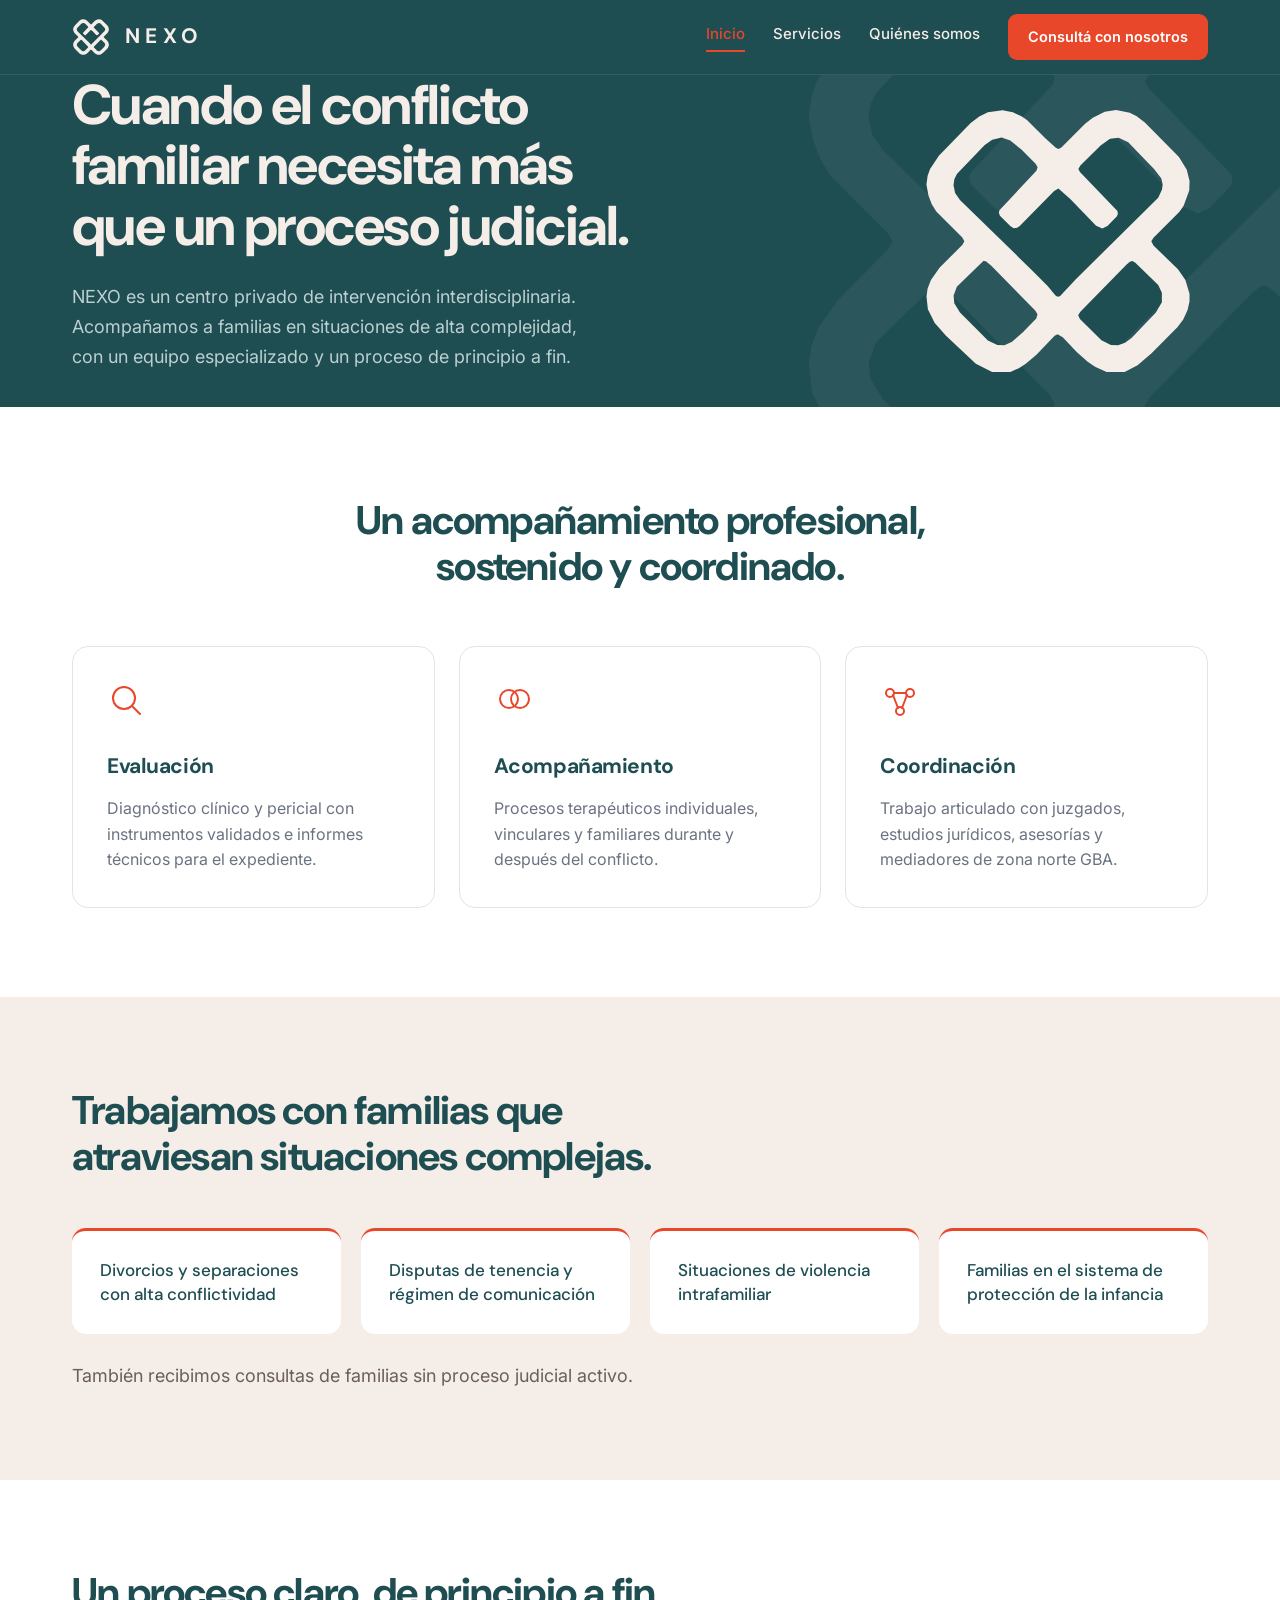
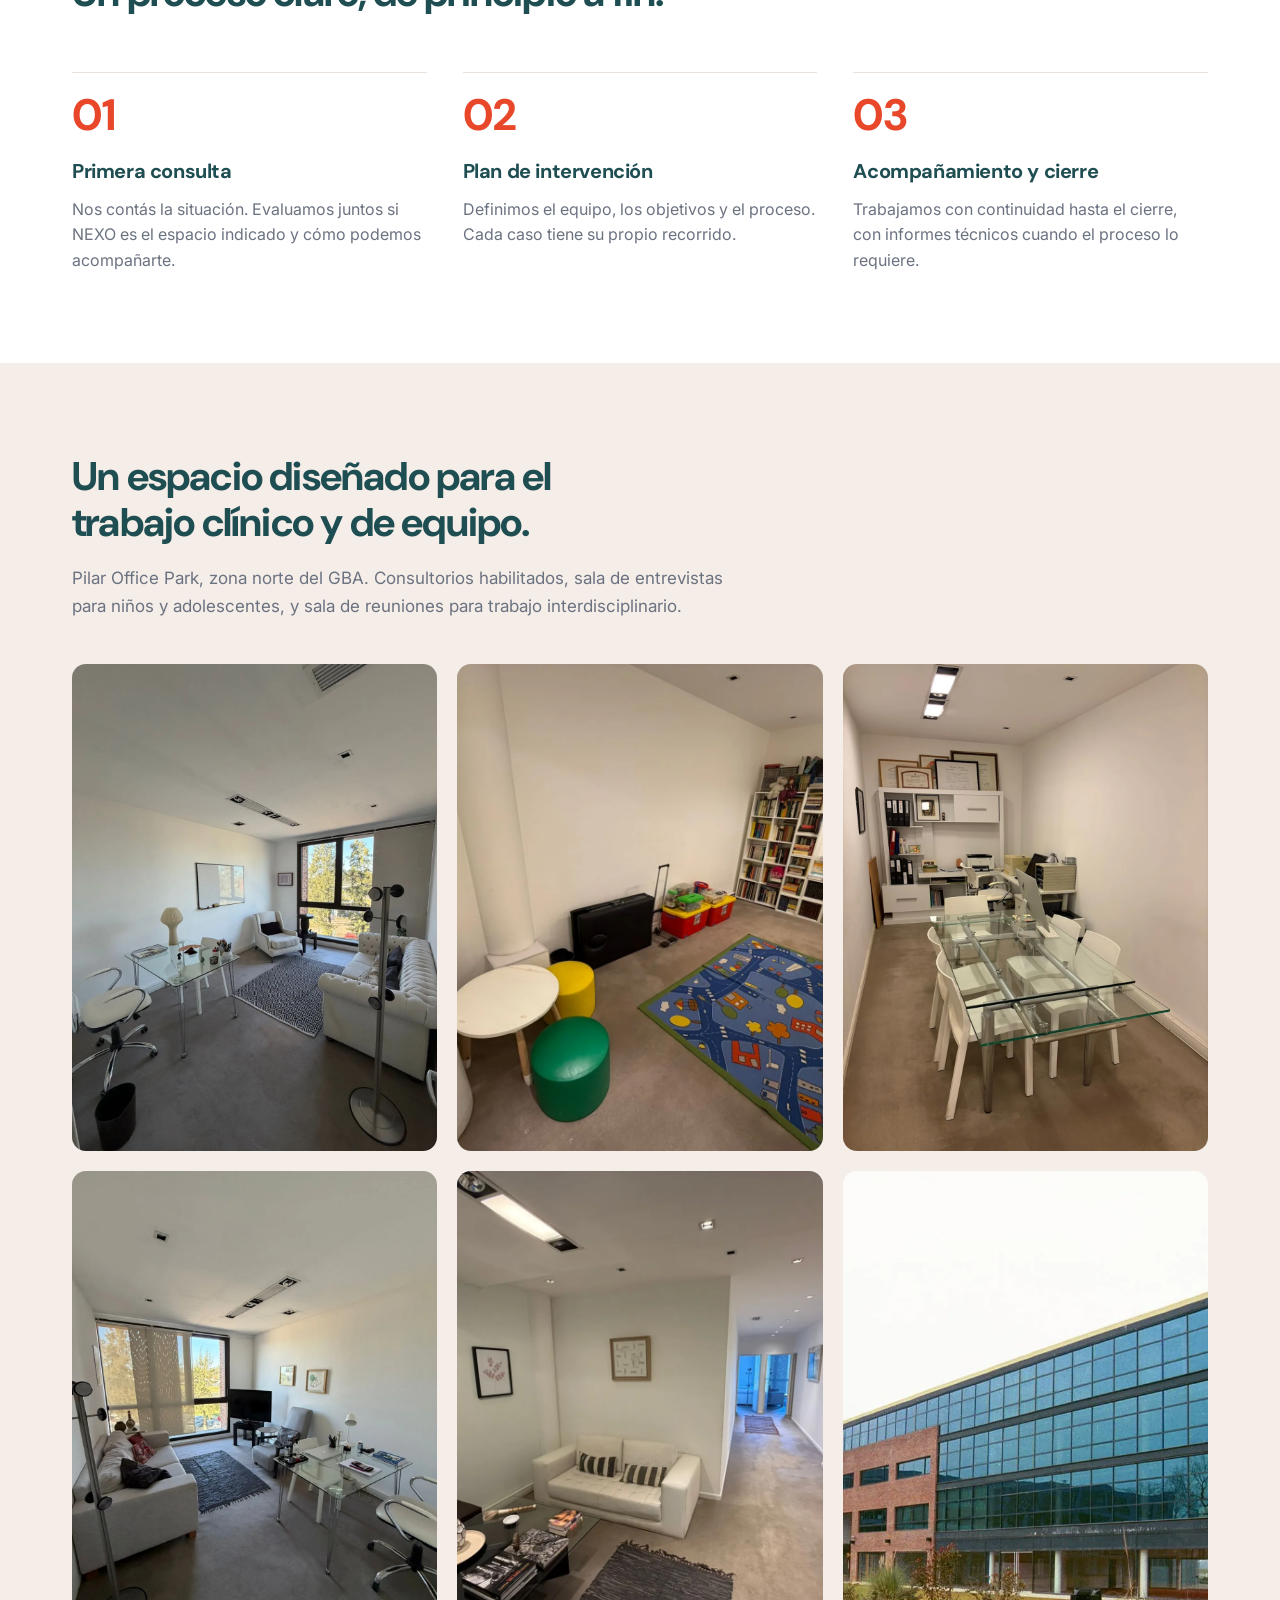
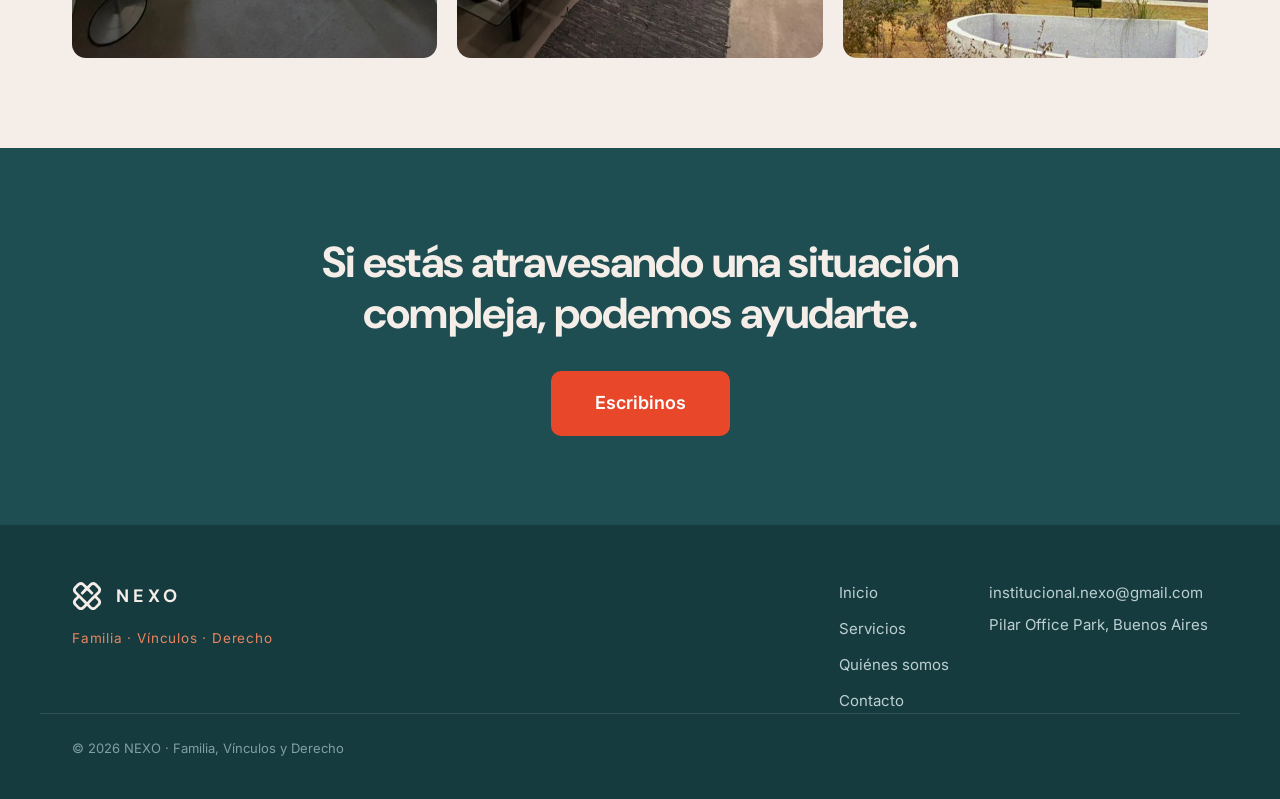
==== commit 4bab95d4: "Logo calcado del original, carrusel en fotos, saco boton hero, nota mas grande, footer Office Park" ====
--- a/index.html
+++ b/index.html
@@ -26,7 +26,7 @@
   <header class="site-header">
     <div class="container nav">
       <a class="brand" href="index.html" aria-label="NEXO - Inicio">
-        <svg class="logo-mark" width="38" height="38" viewBox="0 0 100 100" aria-hidden="true"><path fill-rule="evenodd" d="M27.56 0.38 L30.44 0.51 L33.15 1.17 L35.68 2.33 L40.26 6.03 L46.86 12.24 L53.78 12.04 L61.02 5.43 L66.09 1.65 L69.02 0.68 L71.86 0.29 L74.61 0.48 L77.45 1.35 L80.36 2.91 L85.93 7.98 L94.14 16.59 L98.73 22.27 L99.70 25.01 L100.19 27.47 L100.18 29.65 L99.79 31.90 L99.02 34.21 L98.15 36.14 L97.18 37.70 L93.87 41.46 L88.19 47.44 L87.91 52.92 L93.01 57.89 L96.23 61.35 L97.58 63.28 L98.73 65.62 L99.70 68.35 L100.09 71.19 L99.90 74.14 L98.74 77.45 L96.62 81.12 L91.64 86.69 L83.78 94.14 L78.68 98.36 L76.32 99.33 L73.50 99.81 L70.22 99.81 L67.69 99.52 L65.90 98.92 L63.47 97.48 L60.40 95.19 L56.63 91.87 L52.18 87.53 L46.40 88.58 L39.30 95.03 L34.76 98.64 L32.79 99.42 L30.04 99.81 L26.53 99.80 L22.84 98.74 L18.97 96.62 L13.89 92.50 L7.59 86.40 L3.67 82.19 L2.14 79.88 L0.98 77.54 L0.20 75.18 L0.10 71.94 L0.69 67.83 L2.33 63.95 L5.01 60.30 L8.42 56.44 L12.57 52.37 L11.61 47.07 L5.54 40.53 L1.84 35.35 L0.49 31.52 L-0.09 28.49 L0.11 26.26 L1.07 23.50 L2.81 20.21 L7.30 14.84 L14.55 7.40 L19.34 3.01 L21.65 1.66 L23.63 0.82 L25.29 0.48Z M77.97 57.80 L79.02 57.98 L81.74 60.26 L86.13 64.65 L88.72 67.83 L89.52 69.80 L89.81 71.61 L89.62 73.26 L86.84 77.18 L81.47 83.34 L77.62 87.20 L75.31 88.74 L73.31 89.61 L71.62 89.81 L69.70 89.42 L67.55 88.44 L64.27 85.75 L59.88 81.36 L57.66 78.87 L57.63 78.30 L62.58 72.94 L72.49 62.79Z M42.20 77.97 L42.02 79.02 L39.74 81.74 L35.35 86.13 L32.17 88.72 L30.20 89.52 L28.39 89.81 L26.74 89.62 L22.82 86.84 L16.66 81.47 L12.80 77.62 L11.26 75.31 L10.39 73.31 L10.19 71.62 L10.58 69.70 L11.56 67.55 L14.25 64.27 L18.64 59.88 L21.13 57.66 L21.70 57.63 L27.06 62.58 L37.21 72.49Z M22.03 42.20 L20.98 42.03 L18.26 39.74 L13.87 35.35 L11.28 32.17 L10.48 30.20 L10.19 28.39 L10.37 26.74 L13.16 22.82 L18.53 16.66 L22.37 12.80 L24.68 11.26 L26.68 10.39 L28.37 10.19 L30.30 10.58 L32.45 11.56 L35.73 14.25 L40.12 18.64 L42.34 21.13 L42.37 21.70 L37.42 27.06 L27.51 37.21Z M57.80 22.03 L57.97 20.98 L60.26 18.26 L64.65 13.87 L67.83 11.28 L69.80 10.48 L71.61 10.18 L73.26 10.37 L77.18 13.16 L83.34 18.53 L87.20 22.37 L88.74 24.68 L89.61 26.68 L89.81 28.37 L89.42 30.30 L88.44 32.45 L85.75 35.73 L81.36 40.12 L78.87 42.33 L78.30 42.36 L72.94 37.42 L62.79 27.51Z"/></svg>
+        <svg class="logo-mark" width="38" height="38" viewBox="0 0 100 100" aria-hidden="true"><path fill-rule="evenodd" d="M26.48 96.77 L20.66 93.80 L9.91 83.71 L5.97 79.26 L3.52 74.34 L3.03 69.74 L3.44 66.97 L4.62 63.90 L7.76 59.48 L15.89 51.30 L16.55 50.07 L15.75 48.70 L6.53 39.44 L4.92 36.87 L3.73 33.79 L3.01 29.80 L3.44 26.73 L4.31 24.27 L7.45 19.54 L18.82 7.84 L21.89 5.50 L24.96 3.98 L30.19 3.30 L33.87 3.98 L36.94 5.46 L38.91 6.76 L45.55 13.35 L49.23 16.72 L50.15 17.14 L51.21 16.59 L59.68 8.16 L62.44 5.99 L66.74 3.85 L70.74 3.23 L75.65 4.23 L78.11 5.48 L81.02 7.68 L93.20 19.97 L95.99 24.58 L96.99 28.57 L96.87 31.95 L94.84 37.48 L93.30 39.63 L84.10 48.85 L83.33 50.07 L84.10 51.61 L92.85 60.09 L95.50 63.90 L96.97 68.81 L96.97 71.58 L96.28 74.65 L94.73 78.03 L92.65 80.79 L83.33 90.16 L78.41 94.35 L73.80 96.77Z M50.69 69.74 L56.45 63.59 L85.79 34.52 L87.15 31.64 L87.38 29.80 L86.91 27.65 L84.29 24.27 L75.08 14.75 L71.66 13.13 L68.58 13.51 L65.21 15.91 L57.99 23.04 L57.28 24.27 L57.83 25.33 L71.22 39.32 L71.39 40.24 L71.05 41.17 L67.66 44.68 L65.82 45.55 L63.62 44.55 L54.38 35.02 L50.15 31.27 L48.62 32.11 L36.33 44.68 L35.41 45.28 L34.18 45.42 L32.95 44.68 L29.26 40.95 L28.88 39.94 L29.09 39.02 L42.29 24.88 L42.72 23.66 L42.00 22.43 L36.94 17.36 L32.95 14.10 L29.88 13.07 L26.50 13.80 L23.73 15.83 L13.89 26.11 L12.98 27.96 L12.68 30.11 L13.26 32.87 L14.98 35.33 L40.78 60.52 L46.30 66.05 L49.11 69.43 L49.85 69.92 L50.69 69.74Z M30.88 87.25 L33.59 86.02 L37.56 82.47 L42.26 77.72 L42.67 76.19 L41.86 74.81 L26.19 58.83 L24.35 57.28 L23.43 57.02 L13.87 66.36 L12.72 69.43 L12.96 72.19 L15.00 75.57 L24.96 85.50 L28.34 87.18 L30.88 87.25Z M71.47 87.25 L73.94 86.32 L76.26 84.63 L84.97 75.57 L87.10 71.89 L87.10 68.51 L85.79 65.72 L77.63 57.75 L76.57 57.18 L75.65 57.44 L74.42 58.52 L57.99 75.26 L57.21 76.49 L57.83 77.86 L65.51 85.44 L68.89 87.18 L71.47 87.25Z M67.34 96.77 L63.23 94.92 L60.60 93.12 L56.77 89.70 L51.69 84.34 L49.85 83.31 L48.79 83.87 L42.31 90.62 L38.48 93.80 L36.02 95.44 L32.97 96.77Z"/></svg>
         <span class="brand-word">NEXO</span>
       </a>
       <nav class="nav-links" aria-label="Principal">
@@ -47,7 +47,7 @@
 
   <!-- ===== Pantalla de intro (4s) ===== -->
   <div id="intro-screen">
-    <div class="intro-symbol"><svg class="logo-mark" width="130" height="130" viewBox="0 0 100 100" aria-hidden="true"><path pathLength="100" fill-rule="evenodd" d="M27.56 0.38 L30.44 0.51 L33.15 1.17 L35.68 2.33 L40.26 6.03 L46.86 12.24 L53.78 12.04 L61.02 5.43 L66.09 1.65 L69.02 0.68 L71.86 0.29 L74.61 0.48 L77.45 1.35 L80.36 2.91 L85.93 7.98 L94.14 16.59 L98.73 22.27 L99.70 25.01 L100.19 27.47 L100.18 29.65 L99.79 31.90 L99.02 34.21 L98.15 36.14 L97.18 37.70 L93.87 41.46 L88.19 47.44 L87.91 52.92 L93.01 57.89 L96.23 61.35 L97.58 63.28 L98.73 65.62 L99.70 68.35 L100.09 71.19 L99.90 74.14 L98.74 77.45 L96.62 81.12 L91.64 86.69 L83.78 94.14 L78.68 98.36 L76.32 99.33 L73.50 99.81 L70.22 99.81 L67.69 99.52 L65.90 98.92 L63.47 97.48 L60.40 95.19 L56.63 91.87 L52.18 87.53 L46.40 88.58 L39.30 95.03 L34.76 98.64 L32.79 99.42 L30.04 99.81 L26.53 99.80 L22.84 98.74 L18.97 96.62 L13.89 92.50 L7.59 86.40 L3.67 82.19 L2.14 79.88 L0.98 77.54 L0.20 75.18 L0.10 71.94 L0.69 67.83 L2.33 63.95 L5.01 60.30 L8.42 56.44 L12.57 52.37 L11.61 47.07 L5.54 40.53 L1.84 35.35 L0.49 31.52 L-0.09 28.49 L0.11 26.26 L1.07 23.50 L2.81 20.21 L7.30 14.84 L14.55 7.40 L19.34 3.01 L21.65 1.66 L23.63 0.82 L25.29 0.48Z M77.97 57.80 L79.02 57.98 L81.74 60.26 L86.13 64.65 L88.72 67.83 L89.52 69.80 L89.81 71.61 L89.62 73.26 L86.84 77.18 L81.47 83.34 L77.62 87.20 L75.31 88.74 L73.31 89.61 L71.62 89.81 L69.70 89.42 L67.55 88.44 L64.27 85.75 L59.88 81.36 L57.66 78.87 L57.63 78.30 L62.58 72.94 L72.49 62.79Z M42.20 77.97 L42.02 79.02 L39.74 81.74 L35.35 86.13 L32.17 88.72 L30.20 89.52 L28.39 89.81 L26.74 89.62 L22.82 86.84 L16.66 81.47 L12.80 77.62 L11.26 75.31 L10.39 73.31 L10.19 71.62 L10.58 69.70 L11.56 67.55 L14.25 64.27 L18.64 59.88 L21.13 57.66 L21.70 57.63 L27.06 62.58 L37.21 72.49Z M22.03 42.20 L20.98 42.03 L18.26 39.74 L13.87 35.35 L11.28 32.17 L10.48 30.20 L10.19 28.39 L10.37 26.74 L13.16 22.82 L18.53 16.66 L22.37 12.80 L24.68 11.26 L26.68 10.39 L28.37 10.19 L30.30 10.58 L32.45 11.56 L35.73 14.25 L40.12 18.64 L42.34 21.13 L42.37 21.70 L37.42 27.06 L27.51 37.21Z M57.80 22.03 L57.97 20.98 L60.26 18.26 L64.65 13.87 L67.83 11.28 L69.80 10.48 L71.61 10.18 L73.26 10.37 L77.18 13.16 L83.34 18.53 L87.20 22.37 L88.74 24.68 L89.61 26.68 L89.81 28.37 L89.42 30.30 L88.44 32.45 L85.75 35.73 L81.36 40.12 L78.87 42.33 L78.30 42.36 L72.94 37.42 L62.79 27.51Z"/></svg></div>
+    <div class="intro-symbol"><svg class="logo-mark" width="130" height="130" viewBox="0 0 100 100" aria-hidden="true"><path pathLength="100" fill-rule="evenodd" d="M26.48 96.77 L20.66 93.80 L9.91 83.71 L5.97 79.26 L3.52 74.34 L3.03 69.74 L3.44 66.97 L4.62 63.90 L7.76 59.48 L15.89 51.30 L16.55 50.07 L15.75 48.70 L6.53 39.44 L4.92 36.87 L3.73 33.79 L3.01 29.80 L3.44 26.73 L4.31 24.27 L7.45 19.54 L18.82 7.84 L21.89 5.50 L24.96 3.98 L30.19 3.30 L33.87 3.98 L36.94 5.46 L38.91 6.76 L45.55 13.35 L49.23 16.72 L50.15 17.14 L51.21 16.59 L59.68 8.16 L62.44 5.99 L66.74 3.85 L70.74 3.23 L75.65 4.23 L78.11 5.48 L81.02 7.68 L93.20 19.97 L95.99 24.58 L96.99 28.57 L96.87 31.95 L94.84 37.48 L93.30 39.63 L84.10 48.85 L83.33 50.07 L84.10 51.61 L92.85 60.09 L95.50 63.90 L96.97 68.81 L96.97 71.58 L96.28 74.65 L94.73 78.03 L92.65 80.79 L83.33 90.16 L78.41 94.35 L73.80 96.77Z M50.69 69.74 L56.45 63.59 L85.79 34.52 L87.15 31.64 L87.38 29.80 L86.91 27.65 L84.29 24.27 L75.08 14.75 L71.66 13.13 L68.58 13.51 L65.21 15.91 L57.99 23.04 L57.28 24.27 L57.83 25.33 L71.22 39.32 L71.39 40.24 L71.05 41.17 L67.66 44.68 L65.82 45.55 L63.62 44.55 L54.38 35.02 L50.15 31.27 L48.62 32.11 L36.33 44.68 L35.41 45.28 L34.18 45.42 L32.95 44.68 L29.26 40.95 L28.88 39.94 L29.09 39.02 L42.29 24.88 L42.72 23.66 L42.00 22.43 L36.94 17.36 L32.95 14.10 L29.88 13.07 L26.50 13.80 L23.73 15.83 L13.89 26.11 L12.98 27.96 L12.68 30.11 L13.26 32.87 L14.98 35.33 L40.78 60.52 L46.30 66.05 L49.11 69.43 L49.85 69.92 L50.69 69.74Z M30.88 87.25 L33.59 86.02 L37.56 82.47 L42.26 77.72 L42.67 76.19 L41.86 74.81 L26.19 58.83 L24.35 57.28 L23.43 57.02 L13.87 66.36 L12.72 69.43 L12.96 72.19 L15.00 75.57 L24.96 85.50 L28.34 87.18 L30.88 87.25Z M71.47 87.25 L73.94 86.32 L76.26 84.63 L84.97 75.57 L87.10 71.89 L87.10 68.51 L85.79 65.72 L77.63 57.75 L76.57 57.18 L75.65 57.44 L74.42 58.52 L57.99 75.26 L57.21 76.49 L57.83 77.86 L65.51 85.44 L68.89 87.18 L71.47 87.25Z M67.34 96.77 L63.23 94.92 L60.60 93.12 L56.77 89.70 L51.69 84.34 L49.85 83.31 L48.79 83.87 L42.31 90.62 L38.48 93.80 L36.02 95.44 L32.97 96.77Z"/></svg></div>
     <div class="intro-word">NEXO</div>
     <div class="intro-tag"><span>Familia</span><span>&middot;</span><span>V&iacute;nculos</span><span>&middot;</span><span>Derecho</span></div>
   </div>
@@ -57,14 +57,13 @@
     <!-- ===== Hero (petróleo) ===== -->
     <section class="hero">
       <div class="hero-variant hero-b show">
-        <div class="hero-b-watermark"><svg class="logo-mark" width="620" height="620" viewBox="0 0 100 100" aria-hidden="true"><path fill-rule="evenodd" d="M27.56 0.38 L30.44 0.51 L33.15 1.17 L35.68 2.33 L40.26 6.03 L46.86 12.24 L53.78 12.04 L61.02 5.43 L66.09 1.65 L69.02 0.68 L71.86 0.29 L74.61 0.48 L77.45 1.35 L80.36 2.91 L85.93 7.98 L94.14 16.59 L98.73 22.27 L99.70 25.01 L100.19 27.47 L100.18 29.65 L99.79 31.90 L99.02 34.21 L98.15 36.14 L97.18 37.70 L93.87 41.46 L88.19 47.44 L87.91 52.92 L93.01 57.89 L96.23 61.35 L97.58 63.28 L98.73 65.62 L99.70 68.35 L100.09 71.19 L99.90 74.14 L98.74 77.45 L96.62 81.12 L91.64 86.69 L83.78 94.14 L78.68 98.36 L76.32 99.33 L73.50 99.81 L70.22 99.81 L67.69 99.52 L65.90 98.92 L63.47 97.48 L60.40 95.19 L56.63 91.87 L52.18 87.53 L46.40 88.58 L39.30 95.03 L34.76 98.64 L32.79 99.42 L30.04 99.81 L26.53 99.80 L22.84 98.74 L18.97 96.62 L13.89 92.50 L7.59 86.40 L3.67 82.19 L2.14 79.88 L0.98 77.54 L0.20 75.18 L0.10 71.94 L0.69 67.83 L2.33 63.95 L5.01 60.30 L8.42 56.44 L12.57 52.37 L11.61 47.07 L5.54 40.53 L1.84 35.35 L0.49 31.52 L-0.09 28.49 L0.11 26.26 L1.07 23.50 L2.81 20.21 L7.30 14.84 L14.55 7.40 L19.34 3.01 L21.65 1.66 L23.63 0.82 L25.29 0.48Z M77.97 57.80 L79.02 57.98 L81.74 60.26 L86.13 64.65 L88.72 67.83 L89.52 69.80 L89.81 71.61 L89.62 73.26 L86.84 77.18 L81.47 83.34 L77.62 87.20 L75.31 88.74 L73.31 89.61 L71.62 89.81 L69.70 89.42 L67.55 88.44 L64.27 85.75 L59.88 81.36 L57.66 78.87 L57.63 78.30 L62.58 72.94 L72.49 62.79Z M42.20 77.97 L42.02 79.02 L39.74 81.74 L35.35 86.13 L32.17 88.72 L30.20 89.52 L28.39 89.81 L26.74 89.62 L22.82 86.84 L16.66 81.47 L12.80 77.62 L11.26 75.31 L10.39 73.31 L10.19 71.62 L10.58 69.70 L11.56 67.55 L14.25 64.27 L18.64 59.88 L21.13 57.66 L21.70 57.63 L27.06 62.58 L37.21 72.49Z M22.03 42.20 L20.98 42.03 L18.26 39.74 L13.87 35.35 L11.28 32.17 L10.48 30.20 L10.19 28.39 L10.37 26.74 L13.16 22.82 L18.53 16.66 L22.37 12.80 L24.68 11.26 L26.68 10.39 L28.37 10.19 L30.30 10.58 L32.45 11.56 L35.73 14.25 L40.12 18.64 L42.34 21.13 L42.37 21.70 L37.42 27.06 L27.51 37.21Z M57.80 22.03 L57.97 20.98 L60.26 18.26 L64.65 13.87 L67.83 11.28 L69.80 10.48 L71.61 10.18 L73.26 10.37 L77.18 13.16 L83.34 18.53 L87.20 22.37 L88.74 24.68 L89.61 26.68 L89.81 28.37 L89.42 30.30 L88.44 32.45 L85.75 35.73 L81.36 40.12 L78.87 42.33 L78.30 42.36 L72.94 37.42 L62.79 27.51Z"/></svg></div>
+        <div class="hero-b-watermark"><svg class="logo-mark" width="620" height="620" viewBox="0 0 100 100" aria-hidden="true"><path fill-rule="evenodd" d="M26.48 96.77 L20.66 93.80 L9.91 83.71 L5.97 79.26 L3.52 74.34 L3.03 69.74 L3.44 66.97 L4.62 63.90 L7.76 59.48 L15.89 51.30 L16.55 50.07 L15.75 48.70 L6.53 39.44 L4.92 36.87 L3.73 33.79 L3.01 29.80 L3.44 26.73 L4.31 24.27 L7.45 19.54 L18.82 7.84 L21.89 5.50 L24.96 3.98 L30.19 3.30 L33.87 3.98 L36.94 5.46 L38.91 6.76 L45.55 13.35 L49.23 16.72 L50.15 17.14 L51.21 16.59 L59.68 8.16 L62.44 5.99 L66.74 3.85 L70.74 3.23 L75.65 4.23 L78.11 5.48 L81.02 7.68 L93.20 19.97 L95.99 24.58 L96.99 28.57 L96.87 31.95 L94.84 37.48 L93.30 39.63 L84.10 48.85 L83.33 50.07 L84.10 51.61 L92.85 60.09 L95.50 63.90 L96.97 68.81 L96.97 71.58 L96.28 74.65 L94.73 78.03 L92.65 80.79 L83.33 90.16 L78.41 94.35 L73.80 96.77Z M50.69 69.74 L56.45 63.59 L85.79 34.52 L87.15 31.64 L87.38 29.80 L86.91 27.65 L84.29 24.27 L75.08 14.75 L71.66 13.13 L68.58 13.51 L65.21 15.91 L57.99 23.04 L57.28 24.27 L57.83 25.33 L71.22 39.32 L71.39 40.24 L71.05 41.17 L67.66 44.68 L65.82 45.55 L63.62 44.55 L54.38 35.02 L50.15 31.27 L48.62 32.11 L36.33 44.68 L35.41 45.28 L34.18 45.42 L32.95 44.68 L29.26 40.95 L28.88 39.94 L29.09 39.02 L42.29 24.88 L42.72 23.66 L42.00 22.43 L36.94 17.36 L32.95 14.10 L29.88 13.07 L26.50 13.80 L23.73 15.83 L13.89 26.11 L12.98 27.96 L12.68 30.11 L13.26 32.87 L14.98 35.33 L40.78 60.52 L46.30 66.05 L49.11 69.43 L49.85 69.92 L50.69 69.74Z M30.88 87.25 L33.59 86.02 L37.56 82.47 L42.26 77.72 L42.67 76.19 L41.86 74.81 L26.19 58.83 L24.35 57.28 L23.43 57.02 L13.87 66.36 L12.72 69.43 L12.96 72.19 L15.00 75.57 L24.96 85.50 L28.34 87.18 L30.88 87.25Z M71.47 87.25 L73.94 86.32 L76.26 84.63 L84.97 75.57 L87.10 71.89 L87.10 68.51 L85.79 65.72 L77.63 57.75 L76.57 57.18 L75.65 57.44 L74.42 58.52 L57.99 75.26 L57.21 76.49 L57.83 77.86 L65.51 85.44 L68.89 87.18 L71.47 87.25Z M67.34 96.77 L63.23 94.92 L60.60 93.12 L56.77 89.70 L51.69 84.34 L49.85 83.31 L48.79 83.87 L42.31 90.62 L38.48 93.80 L36.02 95.44 L32.97 96.77Z"/></svg></div>
         <div class="container hero-inner">
           <div class="hero-copy">
             <h1>Cuando el conflicto familiar necesita m&aacute;s que un proceso judicial.</h1>
             <p class="hero-lead">NEXO es un centro privado de intervenci&oacute;n interdisciplinaria. Acompa&ntilde;amos a familias en situaciones de alta complejidad, con un equipo especializado y un proceso de principio a fin.</p>
-            <a class="btn btn-cta btn-lg" href="contacto.html">Contanos tu situaci&oacute;n</a>
           </div>
-          <div class="hero-b-mark"><svg class="logo-mark" width="280" height="280" viewBox="0 0 100 100" aria-hidden="true"><path fill-rule="evenodd" d="M27.56 0.38 L30.44 0.51 L33.15 1.17 L35.68 2.33 L40.26 6.03 L46.86 12.24 L53.78 12.04 L61.02 5.43 L66.09 1.65 L69.02 0.68 L71.86 0.29 L74.61 0.48 L77.45 1.35 L80.36 2.91 L85.93 7.98 L94.14 16.59 L98.73 22.27 L99.70 25.01 L100.19 27.47 L100.18 29.65 L99.79 31.90 L99.02 34.21 L98.15 36.14 L97.18 37.70 L93.87 41.46 L88.19 47.44 L87.91 52.92 L93.01 57.89 L96.23 61.35 L97.58 63.28 L98.73 65.62 L99.70 68.35 L100.09 71.19 L99.90 74.14 L98.74 77.45 L96.62 81.12 L91.64 86.69 L83.78 94.14 L78.68 98.36 L76.32 99.33 L73.50 99.81 L70.22 99.81 L67.69 99.52 L65.90 98.92 L63.47 97.48 L60.40 95.19 L56.63 91.87 L52.18 87.53 L46.40 88.58 L39.30 95.03 L34.76 98.64 L32.79 99.42 L30.04 99.81 L26.53 99.80 L22.84 98.74 L18.97 96.62 L13.89 92.50 L7.59 86.40 L3.67 82.19 L2.14 79.88 L0.98 77.54 L0.20 75.18 L0.10 71.94 L0.69 67.83 L2.33 63.95 L5.01 60.30 L8.42 56.44 L12.57 52.37 L11.61 47.07 L5.54 40.53 L1.84 35.35 L0.49 31.52 L-0.09 28.49 L0.11 26.26 L1.07 23.50 L2.81 20.21 L7.30 14.84 L14.55 7.40 L19.34 3.01 L21.65 1.66 L23.63 0.82 L25.29 0.48Z M77.97 57.80 L79.02 57.98 L81.74 60.26 L86.13 64.65 L88.72 67.83 L89.52 69.80 L89.81 71.61 L89.62 73.26 L86.84 77.18 L81.47 83.34 L77.62 87.20 L75.31 88.74 L73.31 89.61 L71.62 89.81 L69.70 89.42 L67.55 88.44 L64.27 85.75 L59.88 81.36 L57.66 78.87 L57.63 78.30 L62.58 72.94 L72.49 62.79Z M42.20 77.97 L42.02 79.02 L39.74 81.74 L35.35 86.13 L32.17 88.72 L30.20 89.52 L28.39 89.81 L26.74 89.62 L22.82 86.84 L16.66 81.47 L12.80 77.62 L11.26 75.31 L10.39 73.31 L10.19 71.62 L10.58 69.70 L11.56 67.55 L14.25 64.27 L18.64 59.88 L21.13 57.66 L21.70 57.63 L27.06 62.58 L37.21 72.49Z M22.03 42.20 L20.98 42.03 L18.26 39.74 L13.87 35.35 L11.28 32.17 L10.48 30.20 L10.19 28.39 L10.37 26.74 L13.16 22.82 L18.53 16.66 L22.37 12.80 L24.68 11.26 L26.68 10.39 L28.37 10.19 L30.30 10.58 L32.45 11.56 L35.73 14.25 L40.12 18.64 L42.34 21.13 L42.37 21.70 L37.42 27.06 L27.51 37.21Z M57.80 22.03 L57.97 20.98 L60.26 18.26 L64.65 13.87 L67.83 11.28 L69.80 10.48 L71.61 10.18 L73.26 10.37 L77.18 13.16 L83.34 18.53 L87.20 22.37 L88.74 24.68 L89.61 26.68 L89.81 28.37 L89.42 30.30 L88.44 32.45 L85.75 35.73 L81.36 40.12 L78.87 42.33 L78.30 42.36 L72.94 37.42 L62.79 27.51Z"/></svg></div>
+          <div class="hero-b-mark"><svg class="logo-mark" width="280" height="280" viewBox="0 0 100 100" aria-hidden="true"><path fill-rule="evenodd" d="M26.48 96.77 L20.66 93.80 L9.91 83.71 L5.97 79.26 L3.52 74.34 L3.03 69.74 L3.44 66.97 L4.62 63.90 L7.76 59.48 L15.89 51.30 L16.55 50.07 L15.75 48.70 L6.53 39.44 L4.92 36.87 L3.73 33.79 L3.01 29.80 L3.44 26.73 L4.31 24.27 L7.45 19.54 L18.82 7.84 L21.89 5.50 L24.96 3.98 L30.19 3.30 L33.87 3.98 L36.94 5.46 L38.91 6.76 L45.55 13.35 L49.23 16.72 L50.15 17.14 L51.21 16.59 L59.68 8.16 L62.44 5.99 L66.74 3.85 L70.74 3.23 L75.65 4.23 L78.11 5.48 L81.02 7.68 L93.20 19.97 L95.99 24.58 L96.99 28.57 L96.87 31.95 L94.84 37.48 L93.30 39.63 L84.10 48.85 L83.33 50.07 L84.10 51.61 L92.85 60.09 L95.50 63.90 L96.97 68.81 L96.97 71.58 L96.28 74.65 L94.73 78.03 L92.65 80.79 L83.33 90.16 L78.41 94.35 L73.80 96.77Z M50.69 69.74 L56.45 63.59 L85.79 34.52 L87.15 31.64 L87.38 29.80 L86.91 27.65 L84.29 24.27 L75.08 14.75 L71.66 13.13 L68.58 13.51 L65.21 15.91 L57.99 23.04 L57.28 24.27 L57.83 25.33 L71.22 39.32 L71.39 40.24 L71.05 41.17 L67.66 44.68 L65.82 45.55 L63.62 44.55 L54.38 35.02 L50.15 31.27 L48.62 32.11 L36.33 44.68 L35.41 45.28 L34.18 45.42 L32.95 44.68 L29.26 40.95 L28.88 39.94 L29.09 39.02 L42.29 24.88 L42.72 23.66 L42.00 22.43 L36.94 17.36 L32.95 14.10 L29.88 13.07 L26.50 13.80 L23.73 15.83 L13.89 26.11 L12.98 27.96 L12.68 30.11 L13.26 32.87 L14.98 35.33 L40.78 60.52 L46.30 66.05 L49.11 69.43 L49.85 69.92 L50.69 69.74Z M30.88 87.25 L33.59 86.02 L37.56 82.47 L42.26 77.72 L42.67 76.19 L41.86 74.81 L26.19 58.83 L24.35 57.28 L23.43 57.02 L13.87 66.36 L12.72 69.43 L12.96 72.19 L15.00 75.57 L24.96 85.50 L28.34 87.18 L30.88 87.25Z M71.47 87.25 L73.94 86.32 L76.26 84.63 L84.97 75.57 L87.10 71.89 L87.10 68.51 L85.79 65.72 L77.63 57.75 L76.57 57.18 L75.65 57.44 L74.42 58.52 L57.99 75.26 L57.21 76.49 L57.83 77.86 L65.51 85.44 L68.89 87.18 L71.47 87.25Z M67.34 96.77 L63.23 94.92 L60.60 93.12 L56.77 89.70 L51.69 84.34 L49.85 83.31 L48.79 83.87 L42.31 90.62 L38.48 93.80 L36.02 95.44 L32.97 96.77Z"/></svg></div>
         </div>
       </div>
     </section>
@@ -136,7 +135,7 @@
   <footer class="site-footer">
     <div class="container footer-grid">
       <div class="footer-brand">
-        <div class="footer-logo"><svg class="logo-mark" width="30" height="30" viewBox="0 0 100 100" aria-hidden="true"><path fill-rule="evenodd" d="M27.56 0.38 L30.44 0.51 L33.15 1.17 L35.68 2.33 L40.26 6.03 L46.86 12.24 L53.78 12.04 L61.02 5.43 L66.09 1.65 L69.02 0.68 L71.86 0.29 L74.61 0.48 L77.45 1.35 L80.36 2.91 L85.93 7.98 L94.14 16.59 L98.73 22.27 L99.70 25.01 L100.19 27.47 L100.18 29.65 L99.79 31.90 L99.02 34.21 L98.15 36.14 L97.18 37.70 L93.87 41.46 L88.19 47.44 L87.91 52.92 L93.01 57.89 L96.23 61.35 L97.58 63.28 L98.73 65.62 L99.70 68.35 L100.09 71.19 L99.90 74.14 L98.74 77.45 L96.62 81.12 L91.64 86.69 L83.78 94.14 L78.68 98.36 L76.32 99.33 L73.50 99.81 L70.22 99.81 L67.69 99.52 L65.90 98.92 L63.47 97.48 L60.40 95.19 L56.63 91.87 L52.18 87.53 L46.40 88.58 L39.30 95.03 L34.76 98.64 L32.79 99.42 L30.04 99.81 L26.53 99.80 L22.84 98.74 L18.97 96.62 L13.89 92.50 L7.59 86.40 L3.67 82.19 L2.14 79.88 L0.98 77.54 L0.20 75.18 L0.10 71.94 L0.69 67.83 L2.33 63.95 L5.01 60.30 L8.42 56.44 L12.57 52.37 L11.61 47.07 L5.54 40.53 L1.84 35.35 L0.49 31.52 L-0.09 28.49 L0.11 26.26 L1.07 23.50 L2.81 20.21 L7.30 14.84 L14.55 7.40 L19.34 3.01 L21.65 1.66 L23.63 0.82 L25.29 0.48Z M77.97 57.80 L79.02 57.98 L81.74 60.26 L86.13 64.65 L88.72 67.83 L89.52 69.80 L89.81 71.61 L89.62 73.26 L86.84 77.18 L81.47 83.34 L77.62 87.20 L75.31 88.74 L73.31 89.61 L71.62 89.81 L69.70 89.42 L67.55 88.44 L64.27 85.75 L59.88 81.36 L57.66 78.87 L57.63 78.30 L62.58 72.94 L72.49 62.79Z M42.20 77.97 L42.02 79.02 L39.74 81.74 L35.35 86.13 L32.17 88.72 L30.20 89.52 L28.39 89.81 L26.74 89.62 L22.82 86.84 L16.66 81.47 L12.80 77.62 L11.26 75.31 L10.39 73.31 L10.19 71.62 L10.58 69.70 L11.56 67.55 L14.25 64.27 L18.64 59.88 L21.13 57.66 L21.70 57.63 L27.06 62.58 L37.21 72.49Z M22.03 42.20 L20.98 42.03 L18.26 39.74 L13.87 35.35 L11.28 32.17 L10.48 30.20 L10.19 28.39 L10.37 26.74 L13.16 22.82 L18.53 16.66 L22.37 12.80 L24.68 11.26 L26.68 10.39 L28.37 10.19 L30.30 10.58 L32.45 11.56 L35.73 14.25 L40.12 18.64 L42.34 21.13 L42.37 21.70 L37.42 27.06 L27.51 37.21Z M57.80 22.03 L57.97 20.98 L60.26 18.26 L64.65 13.87 L67.83 11.28 L69.80 10.48 L71.61 10.18 L73.26 10.37 L77.18 13.16 L83.34 18.53 L87.20 22.37 L88.74 24.68 L89.61 26.68 L89.81 28.37 L89.42 30.30 L88.44 32.45 L85.75 35.73 L81.36 40.12 L78.87 42.33 L78.30 42.36 L72.94 37.42 L62.79 27.51Z"/></svg><span class="brand-word">NEXO</span></div>
+        <div class="footer-logo"><svg class="logo-mark" width="30" height="30" viewBox="0 0 100 100" aria-hidden="true"><path fill-rule="evenodd" d="M26.48 96.77 L20.66 93.80 L9.91 83.71 L5.97 79.26 L3.52 74.34 L3.03 69.74 L3.44 66.97 L4.62 63.90 L7.76 59.48 L15.89 51.30 L16.55 50.07 L15.75 48.70 L6.53 39.44 L4.92 36.87 L3.73 33.79 L3.01 29.80 L3.44 26.73 L4.31 24.27 L7.45 19.54 L18.82 7.84 L21.89 5.50 L24.96 3.98 L30.19 3.30 L33.87 3.98 L36.94 5.46 L38.91 6.76 L45.55 13.35 L49.23 16.72 L50.15 17.14 L51.21 16.59 L59.68 8.16 L62.44 5.99 L66.74 3.85 L70.74 3.23 L75.65 4.23 L78.11 5.48 L81.02 7.68 L93.20 19.97 L95.99 24.58 L96.99 28.57 L96.87 31.95 L94.84 37.48 L93.30 39.63 L84.10 48.85 L83.33 50.07 L84.10 51.61 L92.85 60.09 L95.50 63.90 L96.97 68.81 L96.97 71.58 L96.28 74.65 L94.73 78.03 L92.65 80.79 L83.33 90.16 L78.41 94.35 L73.80 96.77Z M50.69 69.74 L56.45 63.59 L85.79 34.52 L87.15 31.64 L87.38 29.80 L86.91 27.65 L84.29 24.27 L75.08 14.75 L71.66 13.13 L68.58 13.51 L65.21 15.91 L57.99 23.04 L57.28 24.27 L57.83 25.33 L71.22 39.32 L71.39 40.24 L71.05 41.17 L67.66 44.68 L65.82 45.55 L63.62 44.55 L54.38 35.02 L50.15 31.27 L48.62 32.11 L36.33 44.68 L35.41 45.28 L34.18 45.42 L32.95 44.68 L29.26 40.95 L28.88 39.94 L29.09 39.02 L42.29 24.88 L42.72 23.66 L42.00 22.43 L36.94 17.36 L32.95 14.10 L29.88 13.07 L26.50 13.80 L23.73 15.83 L13.89 26.11 L12.98 27.96 L12.68 30.11 L13.26 32.87 L14.98 35.33 L40.78 60.52 L46.30 66.05 L49.11 69.43 L49.85 69.92 L50.69 69.74Z M30.88 87.25 L33.59 86.02 L37.56 82.47 L42.26 77.72 L42.67 76.19 L41.86 74.81 L26.19 58.83 L24.35 57.28 L23.43 57.02 L13.87 66.36 L12.72 69.43 L12.96 72.19 L15.00 75.57 L24.96 85.50 L28.34 87.18 L30.88 87.25Z M71.47 87.25 L73.94 86.32 L76.26 84.63 L84.97 75.57 L87.10 71.89 L87.10 68.51 L85.79 65.72 L77.63 57.75 L76.57 57.18 L75.65 57.44 L74.42 58.52 L57.99 75.26 L57.21 76.49 L57.83 77.86 L65.51 85.44 L68.89 87.18 L71.47 87.25Z M67.34 96.77 L63.23 94.92 L60.60 93.12 L56.77 89.70 L51.69 84.34 L49.85 83.31 L48.79 83.87 L42.31 90.62 L38.48 93.80 L36.02 95.44 L32.97 96.77Z"/></svg><span class="brand-word">NEXO</span></div>
         <span class="footer-tag">Familia &middot; V&iacute;nculos &middot; Derecho</span>
       </div>
       <nav class="footer-nav" aria-label="Pie">
@@ -147,17 +146,19 @@
       </nav>
       <div class="footer-contact">
         <a href="mailto:institucional.nexo@gmail.com">institucional.nexo@gmail.com</a>
-        <span>Pilar, Buenos Aires</span>
+        <span>Pilar Office Park, Buenos Aires</span>
       </div>
     </div>
     <div class="container footer-base"><p>&copy; 2026 NEXO &middot; Familia, V&iacute;nculos y Derecho</p></div>
   </footer>
   </div>
 
-  <!-- Lightbox de fotos -->
+  <!-- Lightbox de fotos (carrusel) -->
   <div class="lightbox" id="lightbox" role="dialog" aria-modal="true" aria-label="Imagen ampliada">
     <button class="lightbox-close" id="lightbox-close" aria-label="Cerrar imagen">&times;</button>
-    <img src="" alt="">
+    <button class="lightbox-nav lightbox-prev" aria-label="Imagen anterior">&#8249;</button>
+    <img class="lightbox-img" src="" alt="">
+    <button class="lightbox-nav lightbox-next" aria-label="Imagen siguiente">&#8250;</button>
   </div>
 
   <script>
@@ -184,35 +185,37 @@
     })();
   </script>
   <script>
-    /* Lightbox: abre las fotos de la sede en pop-up con fondo difuminado */
+    /* Lightbox: carrusel de fotos de la sede */
     (function () {
       var lb = document.getElementById('lightbox');
       if (!lb) return;
-      var lbImg = lb.querySelector('img');
-      function open(src, alt) {
-        lbImg.src = src; lbImg.alt = alt || '';
-        lb.classList.add('open');
-        document.body.style.overflow = 'hidden';
-      }
-      function close() {
-        lb.classList.remove('open');
-        document.body.style.overflow = '';
-        setTimeout(function () { if (!lb.classList.contains('open')) lbImg.src = ''; }, 250);
-      }
-      document.querySelectorAll('.sede-grid .img-photo').forEach(function (cell) {
+      var lbImg = lb.querySelector('.lightbox-img');
+      var cells = [].slice.call(document.querySelectorAll('.sede-grid .img-photo'));
+      var items = cells.map(function (cell) {
         var img = cell.querySelector('img');
-        if (!img) return;
+        return { src: img.getAttribute('src'), alt: img.alt || '' };
+      });
+      var idx = 0;
+      function show(i) { idx = (i + items.length) % items.length; lbImg.src = items[idx].src; lbImg.alt = items[idx].alt; }
+      function open(i) { show(i); lb.classList.add('open'); document.body.style.overflow = 'hidden'; }
+      function close() { lb.classList.remove('open'); document.body.style.overflow = ''; }
+      cells.forEach(function (cell, i) {
         cell.setAttribute('role', 'button');
         cell.setAttribute('tabindex', '0');
-        cell.addEventListener('click', function () { open(img.currentSrc || img.src, img.alt); });
-        cell.addEventListener('keydown', function (e) {
-          if (e.key === 'Enter' || e.key === ' ') { e.preventDefault(); open(img.currentSrc || img.src, img.alt); }
-        });
+        cell.addEventListener('click', function () { open(i); });
+        cell.addEventListener('keydown', function (e) { if (e.key === 'Enter' || e.key === ' ') { e.preventDefault(); open(i); } });
       });
       lb.addEventListener('click', function (e) {
         if (e.target === lb || e.target.id === 'lightbox-close') close();
-      });
-      document.addEventListener('keydown', function (e) { if (e.key === 'Escape') close(); });
+        else if (e.target.classList.contains('lightbox-prev')) show(idx - 1);
+        else if (e.target.classList.contains('lightbox-next')) show(idx + 1);
+      });
+      document.addEventListener('keydown', function (e) {
+        if (!lb.classList.contains('open')) return;
+        if (e.key === 'Escape') close();
+        else if (e.key === 'ArrowLeft') show(idx - 1);
+        else if (e.key === 'ArrowRight') show(idx + 1);
+      });
     })();
   </script>
 </body>
--- a/styles.css
+++ b/styles.css
@@ -414,3 +414,21 @@
   display: flex; align-items: center; justify-content: center; transition: background 0.2s ease;
 }
 .lightbox-close:hover { background: rgba(245,237,232,0.32); }
+
+
+/* Ajustes finos */
+.note { font-size: 18px; color: #6B5F57; line-height: 1.55; }
+.lightbox-nav {
+  position: absolute; top: 50%; transform: translateY(-50%);
+  width: 54px; height: 54px; border: none; border-radius: 50%;
+  background: rgba(245,237,232,0.15); color: var(--crema);
+  font-size: 34px; line-height: 1; cursor: pointer; padding-bottom: 4px;
+  display: flex; align-items: center; justify-content: center; transition: background 0.2s ease;
+}
+.lightbox-nav:hover { background: rgba(245,237,232,0.32); }
+.lightbox-prev { left: 24px; }
+.lightbox-next { right: 24px; }
+@media (max-width: 640px) {
+  .lightbox-nav { width: 44px; height: 44px; font-size: 26px; }
+  .lightbox-prev { left: 10px; } .lightbox-next { right: 10px; }
+}
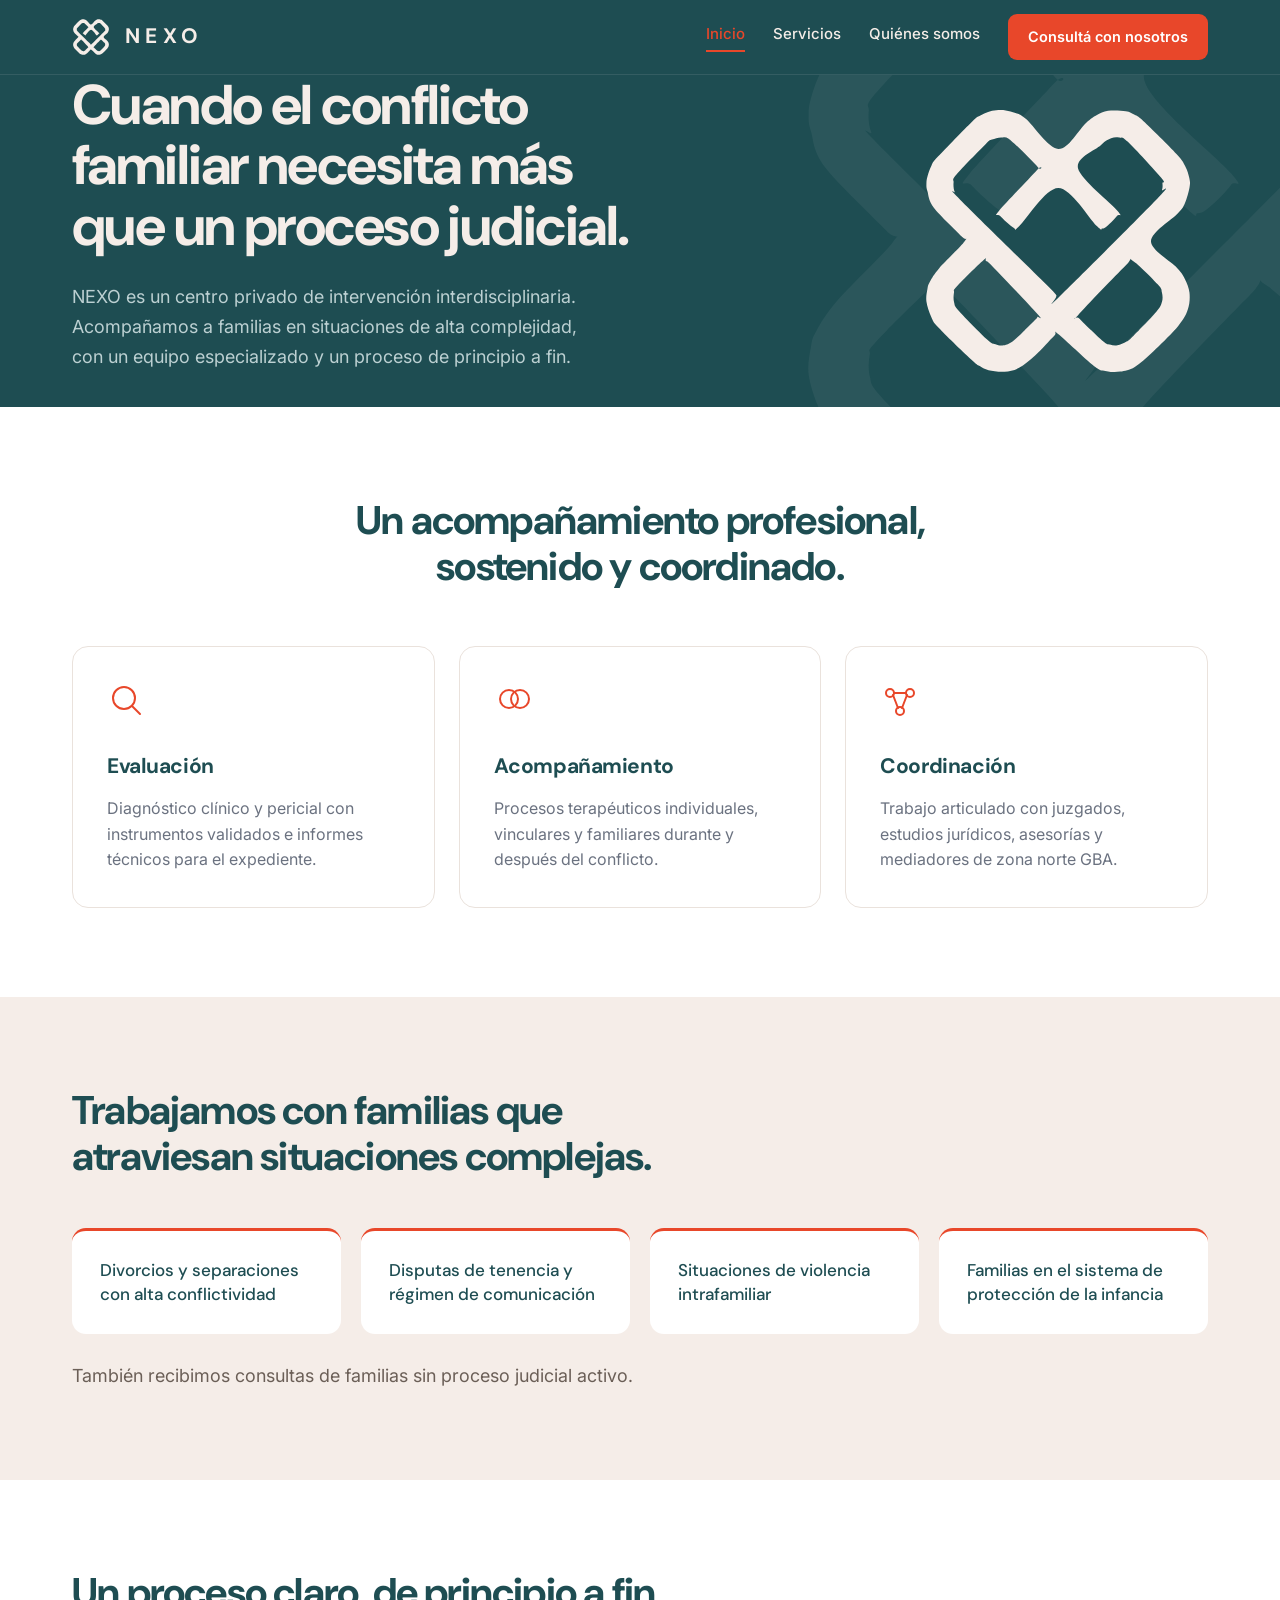
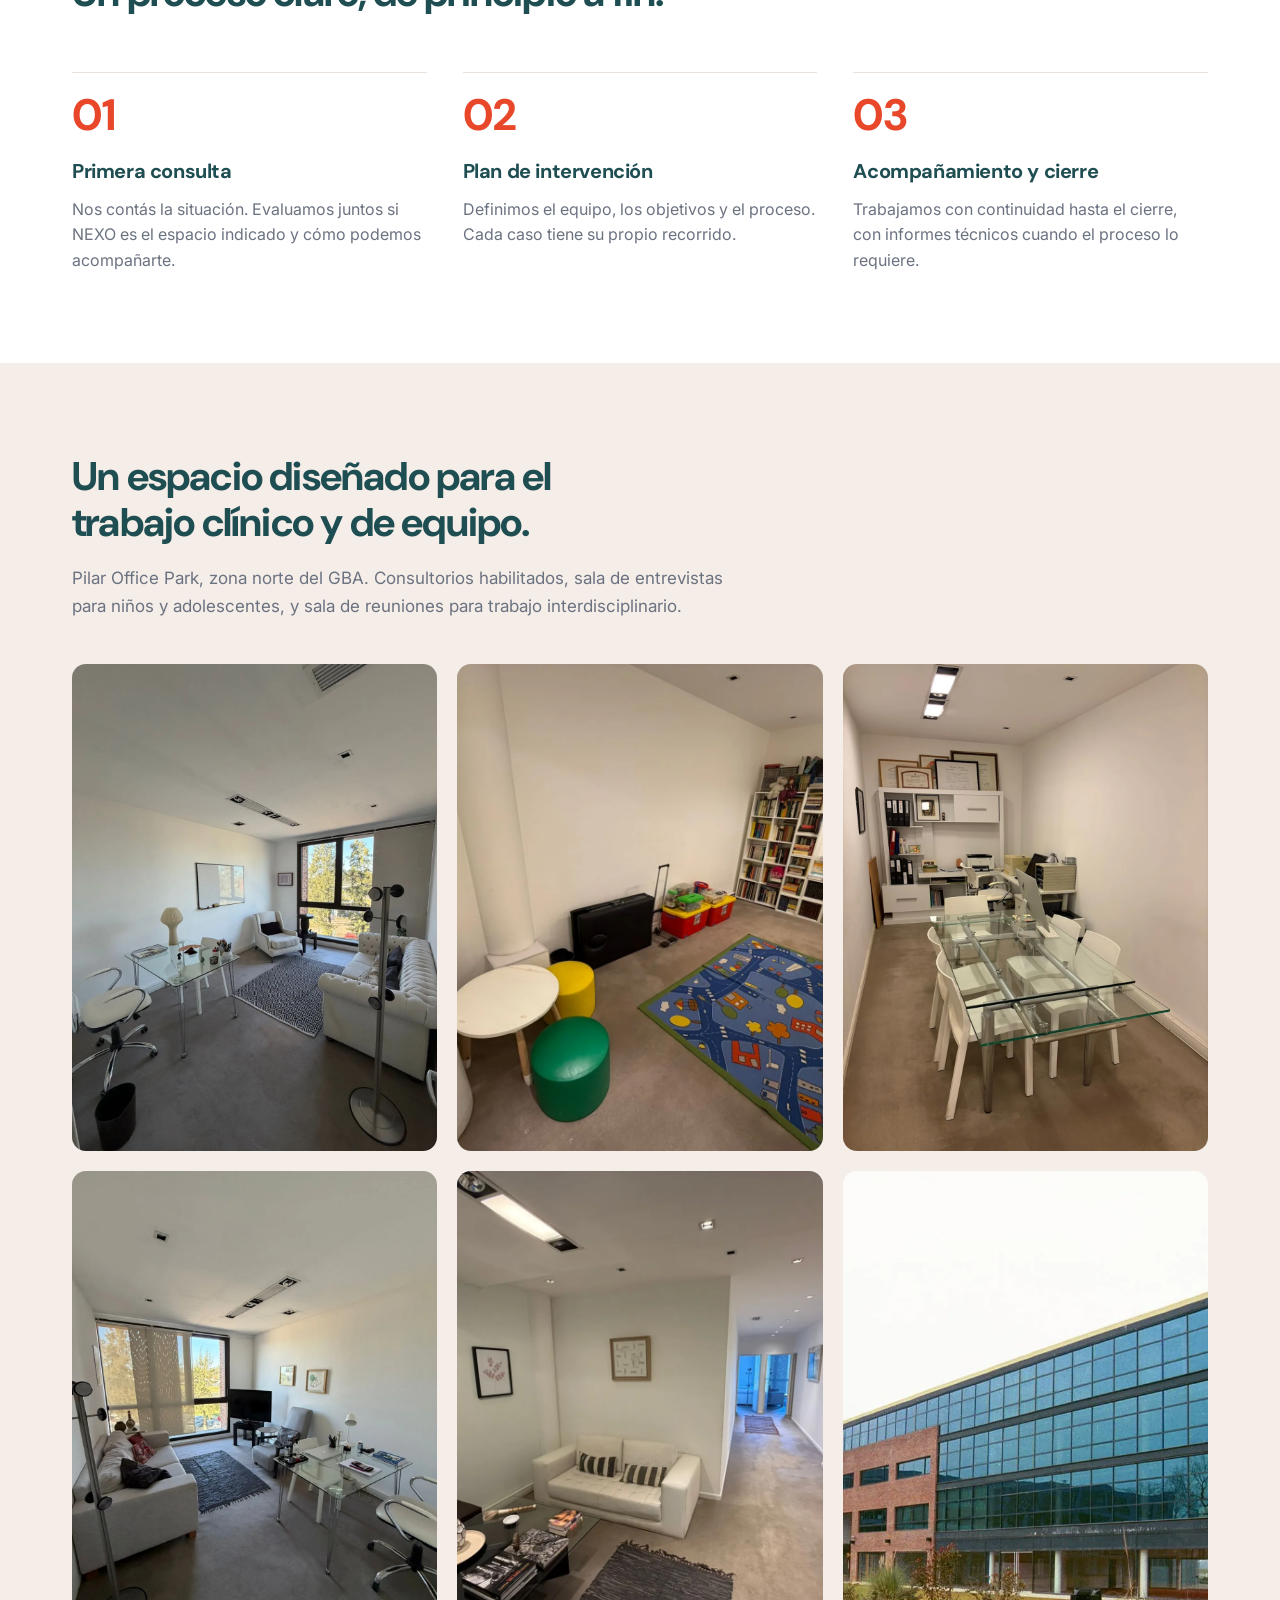
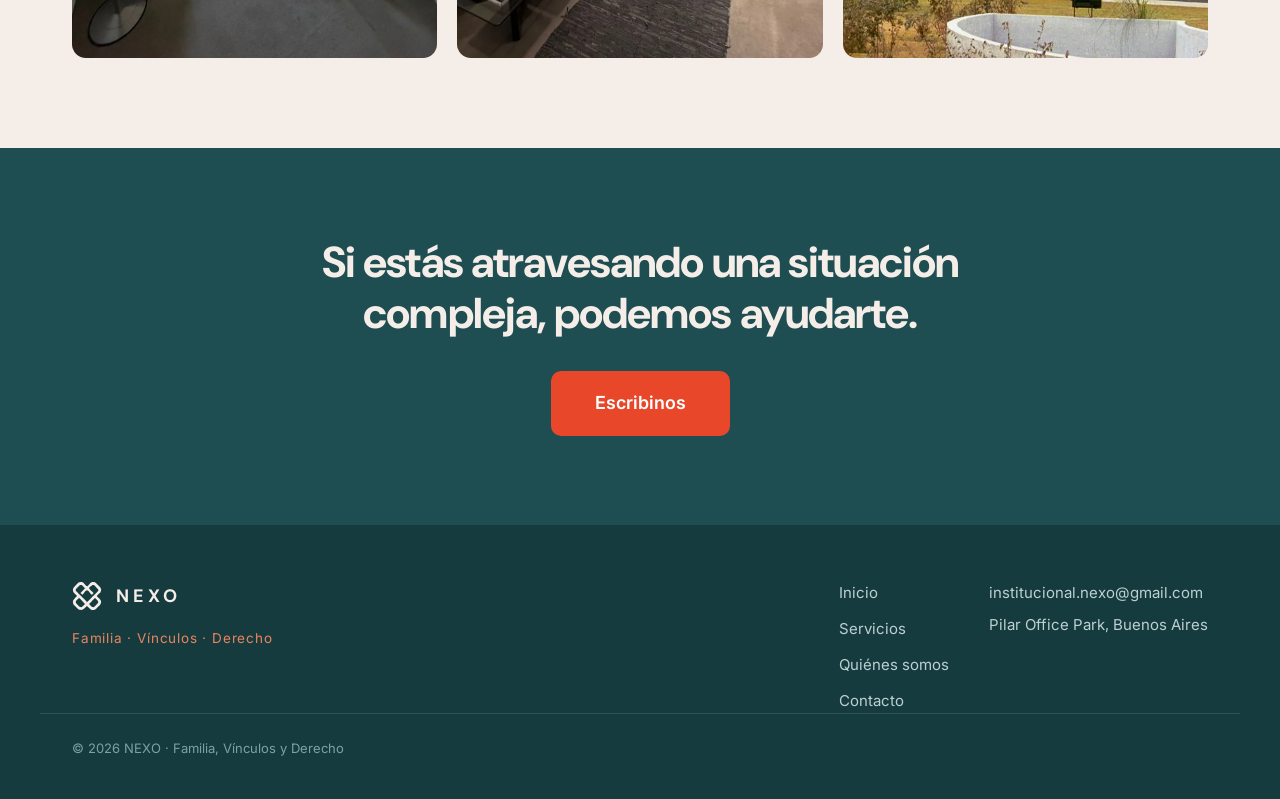
==== commit 916e7cb9: "Logo revectorizado (curvas suaves, sin linea inferior) e intro en cada visita" ====
--- a/index.html
+++ b/index.html
@@ -19,14 +19,13 @@
   <link href="https://fonts.googleapis.com/css2?family=DM+Sans:wght@500;700&family=Inter:wght@400;500;600;700&family=JetBrains+Mono:wght@400;500&display=swap" rel="stylesheet">
   <link rel="stylesheet" href="styles.css">
   <link rel="icon" type="image/svg+xml" href="favicon.svg">
-  <script>try{if(localStorage.getItem("nexo_intro_seen")){document.documentElement.className+=" skip-intro";}}catch(e){}</script>
 </head>
 <body class="has-intro">
   <!-- ===== Navbar (sticky) ===== -->
   <header class="site-header">
     <div class="container nav">
       <a class="brand" href="index.html" aria-label="NEXO - Inicio">
-        <svg class="logo-mark" width="38" height="38" viewBox="0 0 100 100" aria-hidden="true"><path fill-rule="evenodd" d="M26.48 96.77 L20.66 93.80 L9.91 83.71 L5.97 79.26 L3.52 74.34 L3.03 69.74 L3.44 66.97 L4.62 63.90 L7.76 59.48 L15.89 51.30 L16.55 50.07 L15.75 48.70 L6.53 39.44 L4.92 36.87 L3.73 33.79 L3.01 29.80 L3.44 26.73 L4.31 24.27 L7.45 19.54 L18.82 7.84 L21.89 5.50 L24.96 3.98 L30.19 3.30 L33.87 3.98 L36.94 5.46 L38.91 6.76 L45.55 13.35 L49.23 16.72 L50.15 17.14 L51.21 16.59 L59.68 8.16 L62.44 5.99 L66.74 3.85 L70.74 3.23 L75.65 4.23 L78.11 5.48 L81.02 7.68 L93.20 19.97 L95.99 24.58 L96.99 28.57 L96.87 31.95 L94.84 37.48 L93.30 39.63 L84.10 48.85 L83.33 50.07 L84.10 51.61 L92.85 60.09 L95.50 63.90 L96.97 68.81 L96.97 71.58 L96.28 74.65 L94.73 78.03 L92.65 80.79 L83.33 90.16 L78.41 94.35 L73.80 96.77Z M50.69 69.74 L56.45 63.59 L85.79 34.52 L87.15 31.64 L87.38 29.80 L86.91 27.65 L84.29 24.27 L75.08 14.75 L71.66 13.13 L68.58 13.51 L65.21 15.91 L57.99 23.04 L57.28 24.27 L57.83 25.33 L71.22 39.32 L71.39 40.24 L71.05 41.17 L67.66 44.68 L65.82 45.55 L63.62 44.55 L54.38 35.02 L50.15 31.27 L48.62 32.11 L36.33 44.68 L35.41 45.28 L34.18 45.42 L32.95 44.68 L29.26 40.95 L28.88 39.94 L29.09 39.02 L42.29 24.88 L42.72 23.66 L42.00 22.43 L36.94 17.36 L32.95 14.10 L29.88 13.07 L26.50 13.80 L23.73 15.83 L13.89 26.11 L12.98 27.96 L12.68 30.11 L13.26 32.87 L14.98 35.33 L40.78 60.52 L46.30 66.05 L49.11 69.43 L49.85 69.92 L50.69 69.74Z M30.88 87.25 L33.59 86.02 L37.56 82.47 L42.26 77.72 L42.67 76.19 L41.86 74.81 L26.19 58.83 L24.35 57.28 L23.43 57.02 L13.87 66.36 L12.72 69.43 L12.96 72.19 L15.00 75.57 L24.96 85.50 L28.34 87.18 L30.88 87.25Z M71.47 87.25 L73.94 86.32 L76.26 84.63 L84.97 75.57 L87.10 71.89 L87.10 68.51 L85.79 65.72 L77.63 57.75 L76.57 57.18 L75.65 57.44 L74.42 58.52 L57.99 75.26 L57.21 76.49 L57.83 77.86 L65.51 85.44 L68.89 87.18 L71.47 87.25Z M67.34 96.77 L63.23 94.92 L60.60 93.12 L56.77 89.70 L51.69 84.34 L49.85 83.31 L48.79 83.87 L42.31 90.62 L38.48 93.80 L36.02 95.44 L32.97 96.77Z"/></svg>
+        <svg class="logo-mark" width="38" height="38" viewBox="0 0 100 100" aria-hidden="true"><path fill-rule="evenodd" d="M72.194 96.626 C70.530 96.878 68.995 96.809 67.433 96.476 C65.871 96.142 65.743 96.849 62.825 94.627 C59.907 92.406 52.281 84.940 49.923 83.147 C47.565 81.354 50.027 82.570 48.677 83.868 C47.328 85.165 43.922 89.027 41.826 90.933 C39.730 92.839 37.924 94.347 36.100 95.304 C34.275 96.261 32.695 96.536 30.877 96.675 C29.060 96.813 26.643 96.452 25.194 96.135 C23.746 95.819 23.184 95.374 22.185 94.773 C21.187 94.172 21.658 94.809 19.204 92.531 C16.750 90.252 9.875 83.673 7.463 81.103 C5.052 78.533 5.479 78.697 4.737 77.110 C3.995 75.522 3.238 73.244 3.010 71.580 C2.782 69.916 3.165 68.303 3.371 67.126 C3.577 65.948 3.532 65.769 4.245 64.515 C4.958 63.260 5.577 62.006 7.647 59.600 C9.717 57.193 15.355 51.956 16.667 50.077 C17.979 48.198 17.353 50.323 15.518 48.326 C13.682 46.329 7.679 40.774 5.655 38.096 C3.630 35.419 3.811 33.693 3.369 32.260 C2.928 30.826 3.001 30.391 3.007 29.495 C3.013 28.599 3.100 27.959 3.404 26.884 C3.707 25.809 4.191 24.229 4.828 23.044 C5.464 21.859 4.828 22.374 7.224 19.776 C9.620 17.179 16.695 9.893 19.204 7.458 C21.713 5.022 21.303 5.758 22.276 5.166 C23.249 4.574 24.094 4.215 25.041 3.908 C25.988 3.601 26.909 3.414 27.959 3.325 C29.009 3.236 30.196 3.211 31.338 3.374 C32.481 3.538 33.605 3.792 34.814 4.305 C36.024 4.819 36.053 4.314 38.596 6.456 C41.140 8.598 46.525 16.912 50.077 17.158 C53.628 17.405 57.628 9.948 59.907 7.936 C62.185 5.924 62.416 5.827 63.747 5.086 C65.078 4.345 66.153 3.732 67.894 3.491 C69.634 3.249 72.614 3.399 74.191 3.637 C75.768 3.875 76.296 4.322 77.356 4.920 C78.416 5.518 78.057 4.895 80.550 7.224 C83.043 9.552 89.827 16.204 92.315 18.892 C94.804 21.580 94.717 21.917 95.480 23.351 C96.243 24.786 96.641 26.270 96.894 27.498 C97.147 28.727 97.254 29.239 96.998 30.724 C96.742 32.209 96.053 34.845 95.357 36.407 C94.662 37.968 94.850 37.815 92.825 40.093 C90.800 42.371 83.256 46.826 83.206 50.077 C83.156 53.328 90.516 57.373 92.525 59.600 C94.534 61.827 94.522 61.955 95.262 63.440 C96.002 64.924 96.783 66.665 96.965 68.508 C97.147 70.351 97.025 72.527 96.355 74.498 C95.684 76.470 94.997 77.843 92.942 80.335 C90.886 82.827 86.609 87.013 84.021 89.452 C81.434 91.890 79.388 93.769 77.417 94.964 C75.446 96.160 73.858 96.375 72.194 96.626Z M50.457 69.891 C56.478 64.105 79.328 41.219 85.441 34.871 C91.553 28.522 86.823 32.721 87.134 31.799 C87.445 30.877 87.362 30.084 87.305 29.341 C87.248 28.599 88.851 29.804 86.793 27.345 C84.736 24.885 77.443 16.964 74.959 14.585 C72.475 12.206 72.886 13.281 71.887 13.070 C70.889 12.859 70.070 12.869 68.969 13.320 C67.868 13.771 67.250 13.975 65.283 15.775 C63.315 17.575 56.175 20.220 57.162 24.119 C58.148 28.019 68.876 36.364 71.202 39.172 C73.529 41.979 71.722 40.058 71.119 40.965 C70.517 41.872 68.483 43.855 67.587 44.613 C66.691 45.372 66.383 45.526 65.743 45.515 C65.103 45.505 66.358 46.952 63.747 44.550 C61.136 42.147 54.685 31.062 50.077 31.097 C45.469 31.133 38.736 42.387 36.100 44.762 C33.463 47.137 35.393 45.971 34.256 45.347 C33.120 44.722 30.165 42.044 29.283 41.015 C28.400 39.985 26.766 41.885 28.961 39.172 C31.157 36.458 40.144 27.319 42.455 24.734 C44.765 22.148 44.346 25.405 42.826 23.658 C41.306 21.912 35.480 16.029 33.335 14.253 C31.190 12.477 31.108 13.083 29.956 13.003 C28.804 12.922 27.408 13.349 26.423 13.768 C25.438 14.188 26.158 13.434 24.044 15.518 C21.930 17.601 15.628 24.017 13.738 26.270 C11.849 28.522 12.816 28.010 12.708 29.034 C12.600 30.058 12.687 31.364 13.091 32.413 C13.496 33.463 9.648 29.777 15.134 35.332 C20.620 40.887 40.309 60.035 46.006 65.743 C51.703 71.452 48.573 68.892 49.315 69.583 C50.057 70.275 44.436 75.676 50.457 69.891Z M30.624 87.247 C31.750 86.981 32.566 86.802 34.410 85.317 C36.254 83.832 40.321 79.706 41.685 78.338 C43.049 76.970 42.432 77.494 42.596 77.110 C42.759 76.726 45.274 78.978 42.668 76.034 C40.062 73.090 30.020 62.595 26.959 59.446 C23.898 56.297 24.905 57.565 24.303 57.142 C23.702 56.719 25.083 55.399 23.351 56.910 C21.619 58.420 15.658 64.297 13.910 66.204 C12.162 68.112 13.031 67.407 12.861 68.355 C12.690 69.302 12.579 70.761 12.885 71.887 C13.191 73.014 12.746 72.906 14.695 75.113 C16.645 77.319 22.421 83.161 24.580 85.127 C26.739 87.093 26.645 86.556 27.652 86.909 C28.659 87.262 29.497 87.512 30.624 87.247Z M71.228 87.247 C72.226 87.066 73.522 86.505 74.498 85.916 C75.474 85.327 75.311 85.489 77.084 83.714 C78.857 81.939 83.459 77.263 85.135 75.266 C86.810 73.270 86.810 72.886 87.139 71.734 C87.469 70.582 87.371 69.404 87.114 68.355 C86.857 67.305 87.341 67.323 85.597 65.436 C83.853 63.550 78.569 58.135 76.649 57.034 C74.729 55.934 77.326 55.588 74.078 58.832 C70.830 62.075 59.893 73.346 57.161 76.495 C54.429 79.644 56.219 76.188 57.686 77.724 C59.154 79.260 64.162 84.164 65.966 85.711 C67.770 87.257 67.631 86.746 68.508 87.002 C69.385 87.258 70.230 87.428 71.228 87.247Z"/></svg>
         <span class="brand-word">NEXO</span>
       </a>
       <nav class="nav-links" aria-label="Principal">
@@ -47,7 +46,7 @@
 
   <!-- ===== Pantalla de intro (4s) ===== -->
   <div id="intro-screen">
-    <div class="intro-symbol"><svg class="logo-mark" width="130" height="130" viewBox="0 0 100 100" aria-hidden="true"><path pathLength="100" fill-rule="evenodd" d="M26.48 96.77 L20.66 93.80 L9.91 83.71 L5.97 79.26 L3.52 74.34 L3.03 69.74 L3.44 66.97 L4.62 63.90 L7.76 59.48 L15.89 51.30 L16.55 50.07 L15.75 48.70 L6.53 39.44 L4.92 36.87 L3.73 33.79 L3.01 29.80 L3.44 26.73 L4.31 24.27 L7.45 19.54 L18.82 7.84 L21.89 5.50 L24.96 3.98 L30.19 3.30 L33.87 3.98 L36.94 5.46 L38.91 6.76 L45.55 13.35 L49.23 16.72 L50.15 17.14 L51.21 16.59 L59.68 8.16 L62.44 5.99 L66.74 3.85 L70.74 3.23 L75.65 4.23 L78.11 5.48 L81.02 7.68 L93.20 19.97 L95.99 24.58 L96.99 28.57 L96.87 31.95 L94.84 37.48 L93.30 39.63 L84.10 48.85 L83.33 50.07 L84.10 51.61 L92.85 60.09 L95.50 63.90 L96.97 68.81 L96.97 71.58 L96.28 74.65 L94.73 78.03 L92.65 80.79 L83.33 90.16 L78.41 94.35 L73.80 96.77Z M50.69 69.74 L56.45 63.59 L85.79 34.52 L87.15 31.64 L87.38 29.80 L86.91 27.65 L84.29 24.27 L75.08 14.75 L71.66 13.13 L68.58 13.51 L65.21 15.91 L57.99 23.04 L57.28 24.27 L57.83 25.33 L71.22 39.32 L71.39 40.24 L71.05 41.17 L67.66 44.68 L65.82 45.55 L63.62 44.55 L54.38 35.02 L50.15 31.27 L48.62 32.11 L36.33 44.68 L35.41 45.28 L34.18 45.42 L32.95 44.68 L29.26 40.95 L28.88 39.94 L29.09 39.02 L42.29 24.88 L42.72 23.66 L42.00 22.43 L36.94 17.36 L32.95 14.10 L29.88 13.07 L26.50 13.80 L23.73 15.83 L13.89 26.11 L12.98 27.96 L12.68 30.11 L13.26 32.87 L14.98 35.33 L40.78 60.52 L46.30 66.05 L49.11 69.43 L49.85 69.92 L50.69 69.74Z M30.88 87.25 L33.59 86.02 L37.56 82.47 L42.26 77.72 L42.67 76.19 L41.86 74.81 L26.19 58.83 L24.35 57.28 L23.43 57.02 L13.87 66.36 L12.72 69.43 L12.96 72.19 L15.00 75.57 L24.96 85.50 L28.34 87.18 L30.88 87.25Z M71.47 87.25 L73.94 86.32 L76.26 84.63 L84.97 75.57 L87.10 71.89 L87.10 68.51 L85.79 65.72 L77.63 57.75 L76.57 57.18 L75.65 57.44 L74.42 58.52 L57.99 75.26 L57.21 76.49 L57.83 77.86 L65.51 85.44 L68.89 87.18 L71.47 87.25Z M67.34 96.77 L63.23 94.92 L60.60 93.12 L56.77 89.70 L51.69 84.34 L49.85 83.31 L48.79 83.87 L42.31 90.62 L38.48 93.80 L36.02 95.44 L32.97 96.77Z"/></svg></div>
+    <div class="intro-symbol"><svg class="logo-mark" width="130" height="130" viewBox="0 0 100 100" aria-hidden="true"><path pathLength="100" fill-rule="evenodd" d="M72.194 96.626 C70.530 96.878 68.995 96.809 67.433 96.476 C65.871 96.142 65.743 96.849 62.825 94.627 C59.907 92.406 52.281 84.940 49.923 83.147 C47.565 81.354 50.027 82.570 48.677 83.868 C47.328 85.165 43.922 89.027 41.826 90.933 C39.730 92.839 37.924 94.347 36.100 95.304 C34.275 96.261 32.695 96.536 30.877 96.675 C29.060 96.813 26.643 96.452 25.194 96.135 C23.746 95.819 23.184 95.374 22.185 94.773 C21.187 94.172 21.658 94.809 19.204 92.531 C16.750 90.252 9.875 83.673 7.463 81.103 C5.052 78.533 5.479 78.697 4.737 77.110 C3.995 75.522 3.238 73.244 3.010 71.580 C2.782 69.916 3.165 68.303 3.371 67.126 C3.577 65.948 3.532 65.769 4.245 64.515 C4.958 63.260 5.577 62.006 7.647 59.600 C9.717 57.193 15.355 51.956 16.667 50.077 C17.979 48.198 17.353 50.323 15.518 48.326 C13.682 46.329 7.679 40.774 5.655 38.096 C3.630 35.419 3.811 33.693 3.369 32.260 C2.928 30.826 3.001 30.391 3.007 29.495 C3.013 28.599 3.100 27.959 3.404 26.884 C3.707 25.809 4.191 24.229 4.828 23.044 C5.464 21.859 4.828 22.374 7.224 19.776 C9.620 17.179 16.695 9.893 19.204 7.458 C21.713 5.022 21.303 5.758 22.276 5.166 C23.249 4.574 24.094 4.215 25.041 3.908 C25.988 3.601 26.909 3.414 27.959 3.325 C29.009 3.236 30.196 3.211 31.338 3.374 C32.481 3.538 33.605 3.792 34.814 4.305 C36.024 4.819 36.053 4.314 38.596 6.456 C41.140 8.598 46.525 16.912 50.077 17.158 C53.628 17.405 57.628 9.948 59.907 7.936 C62.185 5.924 62.416 5.827 63.747 5.086 C65.078 4.345 66.153 3.732 67.894 3.491 C69.634 3.249 72.614 3.399 74.191 3.637 C75.768 3.875 76.296 4.322 77.356 4.920 C78.416 5.518 78.057 4.895 80.550 7.224 C83.043 9.552 89.827 16.204 92.315 18.892 C94.804 21.580 94.717 21.917 95.480 23.351 C96.243 24.786 96.641 26.270 96.894 27.498 C97.147 28.727 97.254 29.239 96.998 30.724 C96.742 32.209 96.053 34.845 95.357 36.407 C94.662 37.968 94.850 37.815 92.825 40.093 C90.800 42.371 83.256 46.826 83.206 50.077 C83.156 53.328 90.516 57.373 92.525 59.600 C94.534 61.827 94.522 61.955 95.262 63.440 C96.002 64.924 96.783 66.665 96.965 68.508 C97.147 70.351 97.025 72.527 96.355 74.498 C95.684 76.470 94.997 77.843 92.942 80.335 C90.886 82.827 86.609 87.013 84.021 89.452 C81.434 91.890 79.388 93.769 77.417 94.964 C75.446 96.160 73.858 96.375 72.194 96.626Z M50.457 69.891 C56.478 64.105 79.328 41.219 85.441 34.871 C91.553 28.522 86.823 32.721 87.134 31.799 C87.445 30.877 87.362 30.084 87.305 29.341 C87.248 28.599 88.851 29.804 86.793 27.345 C84.736 24.885 77.443 16.964 74.959 14.585 C72.475 12.206 72.886 13.281 71.887 13.070 C70.889 12.859 70.070 12.869 68.969 13.320 C67.868 13.771 67.250 13.975 65.283 15.775 C63.315 17.575 56.175 20.220 57.162 24.119 C58.148 28.019 68.876 36.364 71.202 39.172 C73.529 41.979 71.722 40.058 71.119 40.965 C70.517 41.872 68.483 43.855 67.587 44.613 C66.691 45.372 66.383 45.526 65.743 45.515 C65.103 45.505 66.358 46.952 63.747 44.550 C61.136 42.147 54.685 31.062 50.077 31.097 C45.469 31.133 38.736 42.387 36.100 44.762 C33.463 47.137 35.393 45.971 34.256 45.347 C33.120 44.722 30.165 42.044 29.283 41.015 C28.400 39.985 26.766 41.885 28.961 39.172 C31.157 36.458 40.144 27.319 42.455 24.734 C44.765 22.148 44.346 25.405 42.826 23.658 C41.306 21.912 35.480 16.029 33.335 14.253 C31.190 12.477 31.108 13.083 29.956 13.003 C28.804 12.922 27.408 13.349 26.423 13.768 C25.438 14.188 26.158 13.434 24.044 15.518 C21.930 17.601 15.628 24.017 13.738 26.270 C11.849 28.522 12.816 28.010 12.708 29.034 C12.600 30.058 12.687 31.364 13.091 32.413 C13.496 33.463 9.648 29.777 15.134 35.332 C20.620 40.887 40.309 60.035 46.006 65.743 C51.703 71.452 48.573 68.892 49.315 69.583 C50.057 70.275 44.436 75.676 50.457 69.891Z M30.624 87.247 C31.750 86.981 32.566 86.802 34.410 85.317 C36.254 83.832 40.321 79.706 41.685 78.338 C43.049 76.970 42.432 77.494 42.596 77.110 C42.759 76.726 45.274 78.978 42.668 76.034 C40.062 73.090 30.020 62.595 26.959 59.446 C23.898 56.297 24.905 57.565 24.303 57.142 C23.702 56.719 25.083 55.399 23.351 56.910 C21.619 58.420 15.658 64.297 13.910 66.204 C12.162 68.112 13.031 67.407 12.861 68.355 C12.690 69.302 12.579 70.761 12.885 71.887 C13.191 73.014 12.746 72.906 14.695 75.113 C16.645 77.319 22.421 83.161 24.580 85.127 C26.739 87.093 26.645 86.556 27.652 86.909 C28.659 87.262 29.497 87.512 30.624 87.247Z M71.228 87.247 C72.226 87.066 73.522 86.505 74.498 85.916 C75.474 85.327 75.311 85.489 77.084 83.714 C78.857 81.939 83.459 77.263 85.135 75.266 C86.810 73.270 86.810 72.886 87.139 71.734 C87.469 70.582 87.371 69.404 87.114 68.355 C86.857 67.305 87.341 67.323 85.597 65.436 C83.853 63.550 78.569 58.135 76.649 57.034 C74.729 55.934 77.326 55.588 74.078 58.832 C70.830 62.075 59.893 73.346 57.161 76.495 C54.429 79.644 56.219 76.188 57.686 77.724 C59.154 79.260 64.162 84.164 65.966 85.711 C67.770 87.257 67.631 86.746 68.508 87.002 C69.385 87.258 70.230 87.428 71.228 87.247Z"/></svg></div>
     <div class="intro-word">NEXO</div>
     <div class="intro-tag"><span>Familia</span><span>&middot;</span><span>V&iacute;nculos</span><span>&middot;</span><span>Derecho</span></div>
   </div>
@@ -57,13 +56,13 @@
     <!-- ===== Hero (petróleo) ===== -->
     <section class="hero">
       <div class="hero-variant hero-b show">
-        <div class="hero-b-watermark"><svg class="logo-mark" width="620" height="620" viewBox="0 0 100 100" aria-hidden="true"><path fill-rule="evenodd" d="M26.48 96.77 L20.66 93.80 L9.91 83.71 L5.97 79.26 L3.52 74.34 L3.03 69.74 L3.44 66.97 L4.62 63.90 L7.76 59.48 L15.89 51.30 L16.55 50.07 L15.75 48.70 L6.53 39.44 L4.92 36.87 L3.73 33.79 L3.01 29.80 L3.44 26.73 L4.31 24.27 L7.45 19.54 L18.82 7.84 L21.89 5.50 L24.96 3.98 L30.19 3.30 L33.87 3.98 L36.94 5.46 L38.91 6.76 L45.55 13.35 L49.23 16.72 L50.15 17.14 L51.21 16.59 L59.68 8.16 L62.44 5.99 L66.74 3.85 L70.74 3.23 L75.65 4.23 L78.11 5.48 L81.02 7.68 L93.20 19.97 L95.99 24.58 L96.99 28.57 L96.87 31.95 L94.84 37.48 L93.30 39.63 L84.10 48.85 L83.33 50.07 L84.10 51.61 L92.85 60.09 L95.50 63.90 L96.97 68.81 L96.97 71.58 L96.28 74.65 L94.73 78.03 L92.65 80.79 L83.33 90.16 L78.41 94.35 L73.80 96.77Z M50.69 69.74 L56.45 63.59 L85.79 34.52 L87.15 31.64 L87.38 29.80 L86.91 27.65 L84.29 24.27 L75.08 14.75 L71.66 13.13 L68.58 13.51 L65.21 15.91 L57.99 23.04 L57.28 24.27 L57.83 25.33 L71.22 39.32 L71.39 40.24 L71.05 41.17 L67.66 44.68 L65.82 45.55 L63.62 44.55 L54.38 35.02 L50.15 31.27 L48.62 32.11 L36.33 44.68 L35.41 45.28 L34.18 45.42 L32.95 44.68 L29.26 40.95 L28.88 39.94 L29.09 39.02 L42.29 24.88 L42.72 23.66 L42.00 22.43 L36.94 17.36 L32.95 14.10 L29.88 13.07 L26.50 13.80 L23.73 15.83 L13.89 26.11 L12.98 27.96 L12.68 30.11 L13.26 32.87 L14.98 35.33 L40.78 60.52 L46.30 66.05 L49.11 69.43 L49.85 69.92 L50.69 69.74Z M30.88 87.25 L33.59 86.02 L37.56 82.47 L42.26 77.72 L42.67 76.19 L41.86 74.81 L26.19 58.83 L24.35 57.28 L23.43 57.02 L13.87 66.36 L12.72 69.43 L12.96 72.19 L15.00 75.57 L24.96 85.50 L28.34 87.18 L30.88 87.25Z M71.47 87.25 L73.94 86.32 L76.26 84.63 L84.97 75.57 L87.10 71.89 L87.10 68.51 L85.79 65.72 L77.63 57.75 L76.57 57.18 L75.65 57.44 L74.42 58.52 L57.99 75.26 L57.21 76.49 L57.83 77.86 L65.51 85.44 L68.89 87.18 L71.47 87.25Z M67.34 96.77 L63.23 94.92 L60.60 93.12 L56.77 89.70 L51.69 84.34 L49.85 83.31 L48.79 83.87 L42.31 90.62 L38.48 93.80 L36.02 95.44 L32.97 96.77Z"/></svg></div>
+        <div class="hero-b-watermark"><svg class="logo-mark" width="620" height="620" viewBox="0 0 100 100" aria-hidden="true"><path fill-rule="evenodd" d="M72.194 96.626 C70.530 96.878 68.995 96.809 67.433 96.476 C65.871 96.142 65.743 96.849 62.825 94.627 C59.907 92.406 52.281 84.940 49.923 83.147 C47.565 81.354 50.027 82.570 48.677 83.868 C47.328 85.165 43.922 89.027 41.826 90.933 C39.730 92.839 37.924 94.347 36.100 95.304 C34.275 96.261 32.695 96.536 30.877 96.675 C29.060 96.813 26.643 96.452 25.194 96.135 C23.746 95.819 23.184 95.374 22.185 94.773 C21.187 94.172 21.658 94.809 19.204 92.531 C16.750 90.252 9.875 83.673 7.463 81.103 C5.052 78.533 5.479 78.697 4.737 77.110 C3.995 75.522 3.238 73.244 3.010 71.580 C2.782 69.916 3.165 68.303 3.371 67.126 C3.577 65.948 3.532 65.769 4.245 64.515 C4.958 63.260 5.577 62.006 7.647 59.600 C9.717 57.193 15.355 51.956 16.667 50.077 C17.979 48.198 17.353 50.323 15.518 48.326 C13.682 46.329 7.679 40.774 5.655 38.096 C3.630 35.419 3.811 33.693 3.369 32.260 C2.928 30.826 3.001 30.391 3.007 29.495 C3.013 28.599 3.100 27.959 3.404 26.884 C3.707 25.809 4.191 24.229 4.828 23.044 C5.464 21.859 4.828 22.374 7.224 19.776 C9.620 17.179 16.695 9.893 19.204 7.458 C21.713 5.022 21.303 5.758 22.276 5.166 C23.249 4.574 24.094 4.215 25.041 3.908 C25.988 3.601 26.909 3.414 27.959 3.325 C29.009 3.236 30.196 3.211 31.338 3.374 C32.481 3.538 33.605 3.792 34.814 4.305 C36.024 4.819 36.053 4.314 38.596 6.456 C41.140 8.598 46.525 16.912 50.077 17.158 C53.628 17.405 57.628 9.948 59.907 7.936 C62.185 5.924 62.416 5.827 63.747 5.086 C65.078 4.345 66.153 3.732 67.894 3.491 C69.634 3.249 72.614 3.399 74.191 3.637 C75.768 3.875 76.296 4.322 77.356 4.920 C78.416 5.518 78.057 4.895 80.550 7.224 C83.043 9.552 89.827 16.204 92.315 18.892 C94.804 21.580 94.717 21.917 95.480 23.351 C96.243 24.786 96.641 26.270 96.894 27.498 C97.147 28.727 97.254 29.239 96.998 30.724 C96.742 32.209 96.053 34.845 95.357 36.407 C94.662 37.968 94.850 37.815 92.825 40.093 C90.800 42.371 83.256 46.826 83.206 50.077 C83.156 53.328 90.516 57.373 92.525 59.600 C94.534 61.827 94.522 61.955 95.262 63.440 C96.002 64.924 96.783 66.665 96.965 68.508 C97.147 70.351 97.025 72.527 96.355 74.498 C95.684 76.470 94.997 77.843 92.942 80.335 C90.886 82.827 86.609 87.013 84.021 89.452 C81.434 91.890 79.388 93.769 77.417 94.964 C75.446 96.160 73.858 96.375 72.194 96.626Z M50.457 69.891 C56.478 64.105 79.328 41.219 85.441 34.871 C91.553 28.522 86.823 32.721 87.134 31.799 C87.445 30.877 87.362 30.084 87.305 29.341 C87.248 28.599 88.851 29.804 86.793 27.345 C84.736 24.885 77.443 16.964 74.959 14.585 C72.475 12.206 72.886 13.281 71.887 13.070 C70.889 12.859 70.070 12.869 68.969 13.320 C67.868 13.771 67.250 13.975 65.283 15.775 C63.315 17.575 56.175 20.220 57.162 24.119 C58.148 28.019 68.876 36.364 71.202 39.172 C73.529 41.979 71.722 40.058 71.119 40.965 C70.517 41.872 68.483 43.855 67.587 44.613 C66.691 45.372 66.383 45.526 65.743 45.515 C65.103 45.505 66.358 46.952 63.747 44.550 C61.136 42.147 54.685 31.062 50.077 31.097 C45.469 31.133 38.736 42.387 36.100 44.762 C33.463 47.137 35.393 45.971 34.256 45.347 C33.120 44.722 30.165 42.044 29.283 41.015 C28.400 39.985 26.766 41.885 28.961 39.172 C31.157 36.458 40.144 27.319 42.455 24.734 C44.765 22.148 44.346 25.405 42.826 23.658 C41.306 21.912 35.480 16.029 33.335 14.253 C31.190 12.477 31.108 13.083 29.956 13.003 C28.804 12.922 27.408 13.349 26.423 13.768 C25.438 14.188 26.158 13.434 24.044 15.518 C21.930 17.601 15.628 24.017 13.738 26.270 C11.849 28.522 12.816 28.010 12.708 29.034 C12.600 30.058 12.687 31.364 13.091 32.413 C13.496 33.463 9.648 29.777 15.134 35.332 C20.620 40.887 40.309 60.035 46.006 65.743 C51.703 71.452 48.573 68.892 49.315 69.583 C50.057 70.275 44.436 75.676 50.457 69.891Z M30.624 87.247 C31.750 86.981 32.566 86.802 34.410 85.317 C36.254 83.832 40.321 79.706 41.685 78.338 C43.049 76.970 42.432 77.494 42.596 77.110 C42.759 76.726 45.274 78.978 42.668 76.034 C40.062 73.090 30.020 62.595 26.959 59.446 C23.898 56.297 24.905 57.565 24.303 57.142 C23.702 56.719 25.083 55.399 23.351 56.910 C21.619 58.420 15.658 64.297 13.910 66.204 C12.162 68.112 13.031 67.407 12.861 68.355 C12.690 69.302 12.579 70.761 12.885 71.887 C13.191 73.014 12.746 72.906 14.695 75.113 C16.645 77.319 22.421 83.161 24.580 85.127 C26.739 87.093 26.645 86.556 27.652 86.909 C28.659 87.262 29.497 87.512 30.624 87.247Z M71.228 87.247 C72.226 87.066 73.522 86.505 74.498 85.916 C75.474 85.327 75.311 85.489 77.084 83.714 C78.857 81.939 83.459 77.263 85.135 75.266 C86.810 73.270 86.810 72.886 87.139 71.734 C87.469 70.582 87.371 69.404 87.114 68.355 C86.857 67.305 87.341 67.323 85.597 65.436 C83.853 63.550 78.569 58.135 76.649 57.034 C74.729 55.934 77.326 55.588 74.078 58.832 C70.830 62.075 59.893 73.346 57.161 76.495 C54.429 79.644 56.219 76.188 57.686 77.724 C59.154 79.260 64.162 84.164 65.966 85.711 C67.770 87.257 67.631 86.746 68.508 87.002 C69.385 87.258 70.230 87.428 71.228 87.247Z"/></svg></div>
         <div class="container hero-inner">
           <div class="hero-copy">
             <h1>Cuando el conflicto familiar necesita m&aacute;s que un proceso judicial.</h1>
             <p class="hero-lead">NEXO es un centro privado de intervenci&oacute;n interdisciplinaria. Acompa&ntilde;amos a familias en situaciones de alta complejidad, con un equipo especializado y un proceso de principio a fin.</p>
           </div>
-          <div class="hero-b-mark"><svg class="logo-mark" width="280" height="280" viewBox="0 0 100 100" aria-hidden="true"><path fill-rule="evenodd" d="M26.48 96.77 L20.66 93.80 L9.91 83.71 L5.97 79.26 L3.52 74.34 L3.03 69.74 L3.44 66.97 L4.62 63.90 L7.76 59.48 L15.89 51.30 L16.55 50.07 L15.75 48.70 L6.53 39.44 L4.92 36.87 L3.73 33.79 L3.01 29.80 L3.44 26.73 L4.31 24.27 L7.45 19.54 L18.82 7.84 L21.89 5.50 L24.96 3.98 L30.19 3.30 L33.87 3.98 L36.94 5.46 L38.91 6.76 L45.55 13.35 L49.23 16.72 L50.15 17.14 L51.21 16.59 L59.68 8.16 L62.44 5.99 L66.74 3.85 L70.74 3.23 L75.65 4.23 L78.11 5.48 L81.02 7.68 L93.20 19.97 L95.99 24.58 L96.99 28.57 L96.87 31.95 L94.84 37.48 L93.30 39.63 L84.10 48.85 L83.33 50.07 L84.10 51.61 L92.85 60.09 L95.50 63.90 L96.97 68.81 L96.97 71.58 L96.28 74.65 L94.73 78.03 L92.65 80.79 L83.33 90.16 L78.41 94.35 L73.80 96.77Z M50.69 69.74 L56.45 63.59 L85.79 34.52 L87.15 31.64 L87.38 29.80 L86.91 27.65 L84.29 24.27 L75.08 14.75 L71.66 13.13 L68.58 13.51 L65.21 15.91 L57.99 23.04 L57.28 24.27 L57.83 25.33 L71.22 39.32 L71.39 40.24 L71.05 41.17 L67.66 44.68 L65.82 45.55 L63.62 44.55 L54.38 35.02 L50.15 31.27 L48.62 32.11 L36.33 44.68 L35.41 45.28 L34.18 45.42 L32.95 44.68 L29.26 40.95 L28.88 39.94 L29.09 39.02 L42.29 24.88 L42.72 23.66 L42.00 22.43 L36.94 17.36 L32.95 14.10 L29.88 13.07 L26.50 13.80 L23.73 15.83 L13.89 26.11 L12.98 27.96 L12.68 30.11 L13.26 32.87 L14.98 35.33 L40.78 60.52 L46.30 66.05 L49.11 69.43 L49.85 69.92 L50.69 69.74Z M30.88 87.25 L33.59 86.02 L37.56 82.47 L42.26 77.72 L42.67 76.19 L41.86 74.81 L26.19 58.83 L24.35 57.28 L23.43 57.02 L13.87 66.36 L12.72 69.43 L12.96 72.19 L15.00 75.57 L24.96 85.50 L28.34 87.18 L30.88 87.25Z M71.47 87.25 L73.94 86.32 L76.26 84.63 L84.97 75.57 L87.10 71.89 L87.10 68.51 L85.79 65.72 L77.63 57.75 L76.57 57.18 L75.65 57.44 L74.42 58.52 L57.99 75.26 L57.21 76.49 L57.83 77.86 L65.51 85.44 L68.89 87.18 L71.47 87.25Z M67.34 96.77 L63.23 94.92 L60.60 93.12 L56.77 89.70 L51.69 84.34 L49.85 83.31 L48.79 83.87 L42.31 90.62 L38.48 93.80 L36.02 95.44 L32.97 96.77Z"/></svg></div>
+          <div class="hero-b-mark"><svg class="logo-mark" width="280" height="280" viewBox="0 0 100 100" aria-hidden="true"><path fill-rule="evenodd" d="M72.194 96.626 C70.530 96.878 68.995 96.809 67.433 96.476 C65.871 96.142 65.743 96.849 62.825 94.627 C59.907 92.406 52.281 84.940 49.923 83.147 C47.565 81.354 50.027 82.570 48.677 83.868 C47.328 85.165 43.922 89.027 41.826 90.933 C39.730 92.839 37.924 94.347 36.100 95.304 C34.275 96.261 32.695 96.536 30.877 96.675 C29.060 96.813 26.643 96.452 25.194 96.135 C23.746 95.819 23.184 95.374 22.185 94.773 C21.187 94.172 21.658 94.809 19.204 92.531 C16.750 90.252 9.875 83.673 7.463 81.103 C5.052 78.533 5.479 78.697 4.737 77.110 C3.995 75.522 3.238 73.244 3.010 71.580 C2.782 69.916 3.165 68.303 3.371 67.126 C3.577 65.948 3.532 65.769 4.245 64.515 C4.958 63.260 5.577 62.006 7.647 59.600 C9.717 57.193 15.355 51.956 16.667 50.077 C17.979 48.198 17.353 50.323 15.518 48.326 C13.682 46.329 7.679 40.774 5.655 38.096 C3.630 35.419 3.811 33.693 3.369 32.260 C2.928 30.826 3.001 30.391 3.007 29.495 C3.013 28.599 3.100 27.959 3.404 26.884 C3.707 25.809 4.191 24.229 4.828 23.044 C5.464 21.859 4.828 22.374 7.224 19.776 C9.620 17.179 16.695 9.893 19.204 7.458 C21.713 5.022 21.303 5.758 22.276 5.166 C23.249 4.574 24.094 4.215 25.041 3.908 C25.988 3.601 26.909 3.414 27.959 3.325 C29.009 3.236 30.196 3.211 31.338 3.374 C32.481 3.538 33.605 3.792 34.814 4.305 C36.024 4.819 36.053 4.314 38.596 6.456 C41.140 8.598 46.525 16.912 50.077 17.158 C53.628 17.405 57.628 9.948 59.907 7.936 C62.185 5.924 62.416 5.827 63.747 5.086 C65.078 4.345 66.153 3.732 67.894 3.491 C69.634 3.249 72.614 3.399 74.191 3.637 C75.768 3.875 76.296 4.322 77.356 4.920 C78.416 5.518 78.057 4.895 80.550 7.224 C83.043 9.552 89.827 16.204 92.315 18.892 C94.804 21.580 94.717 21.917 95.480 23.351 C96.243 24.786 96.641 26.270 96.894 27.498 C97.147 28.727 97.254 29.239 96.998 30.724 C96.742 32.209 96.053 34.845 95.357 36.407 C94.662 37.968 94.850 37.815 92.825 40.093 C90.800 42.371 83.256 46.826 83.206 50.077 C83.156 53.328 90.516 57.373 92.525 59.600 C94.534 61.827 94.522 61.955 95.262 63.440 C96.002 64.924 96.783 66.665 96.965 68.508 C97.147 70.351 97.025 72.527 96.355 74.498 C95.684 76.470 94.997 77.843 92.942 80.335 C90.886 82.827 86.609 87.013 84.021 89.452 C81.434 91.890 79.388 93.769 77.417 94.964 C75.446 96.160 73.858 96.375 72.194 96.626Z M50.457 69.891 C56.478 64.105 79.328 41.219 85.441 34.871 C91.553 28.522 86.823 32.721 87.134 31.799 C87.445 30.877 87.362 30.084 87.305 29.341 C87.248 28.599 88.851 29.804 86.793 27.345 C84.736 24.885 77.443 16.964 74.959 14.585 C72.475 12.206 72.886 13.281 71.887 13.070 C70.889 12.859 70.070 12.869 68.969 13.320 C67.868 13.771 67.250 13.975 65.283 15.775 C63.315 17.575 56.175 20.220 57.162 24.119 C58.148 28.019 68.876 36.364 71.202 39.172 C73.529 41.979 71.722 40.058 71.119 40.965 C70.517 41.872 68.483 43.855 67.587 44.613 C66.691 45.372 66.383 45.526 65.743 45.515 C65.103 45.505 66.358 46.952 63.747 44.550 C61.136 42.147 54.685 31.062 50.077 31.097 C45.469 31.133 38.736 42.387 36.100 44.762 C33.463 47.137 35.393 45.971 34.256 45.347 C33.120 44.722 30.165 42.044 29.283 41.015 C28.400 39.985 26.766 41.885 28.961 39.172 C31.157 36.458 40.144 27.319 42.455 24.734 C44.765 22.148 44.346 25.405 42.826 23.658 C41.306 21.912 35.480 16.029 33.335 14.253 C31.190 12.477 31.108 13.083 29.956 13.003 C28.804 12.922 27.408 13.349 26.423 13.768 C25.438 14.188 26.158 13.434 24.044 15.518 C21.930 17.601 15.628 24.017 13.738 26.270 C11.849 28.522 12.816 28.010 12.708 29.034 C12.600 30.058 12.687 31.364 13.091 32.413 C13.496 33.463 9.648 29.777 15.134 35.332 C20.620 40.887 40.309 60.035 46.006 65.743 C51.703 71.452 48.573 68.892 49.315 69.583 C50.057 70.275 44.436 75.676 50.457 69.891Z M30.624 87.247 C31.750 86.981 32.566 86.802 34.410 85.317 C36.254 83.832 40.321 79.706 41.685 78.338 C43.049 76.970 42.432 77.494 42.596 77.110 C42.759 76.726 45.274 78.978 42.668 76.034 C40.062 73.090 30.020 62.595 26.959 59.446 C23.898 56.297 24.905 57.565 24.303 57.142 C23.702 56.719 25.083 55.399 23.351 56.910 C21.619 58.420 15.658 64.297 13.910 66.204 C12.162 68.112 13.031 67.407 12.861 68.355 C12.690 69.302 12.579 70.761 12.885 71.887 C13.191 73.014 12.746 72.906 14.695 75.113 C16.645 77.319 22.421 83.161 24.580 85.127 C26.739 87.093 26.645 86.556 27.652 86.909 C28.659 87.262 29.497 87.512 30.624 87.247Z M71.228 87.247 C72.226 87.066 73.522 86.505 74.498 85.916 C75.474 85.327 75.311 85.489 77.084 83.714 C78.857 81.939 83.459 77.263 85.135 75.266 C86.810 73.270 86.810 72.886 87.139 71.734 C87.469 70.582 87.371 69.404 87.114 68.355 C86.857 67.305 87.341 67.323 85.597 65.436 C83.853 63.550 78.569 58.135 76.649 57.034 C74.729 55.934 77.326 55.588 74.078 58.832 C70.830 62.075 59.893 73.346 57.161 76.495 C54.429 79.644 56.219 76.188 57.686 77.724 C59.154 79.260 64.162 84.164 65.966 85.711 C67.770 87.257 67.631 86.746 68.508 87.002 C69.385 87.258 70.230 87.428 71.228 87.247Z"/></svg></div>
         </div>
       </div>
     </section>
@@ -135,7 +134,7 @@
   <footer class="site-footer">
     <div class="container footer-grid">
       <div class="footer-brand">
-        <div class="footer-logo"><svg class="logo-mark" width="30" height="30" viewBox="0 0 100 100" aria-hidden="true"><path fill-rule="evenodd" d="M26.48 96.77 L20.66 93.80 L9.91 83.71 L5.97 79.26 L3.52 74.34 L3.03 69.74 L3.44 66.97 L4.62 63.90 L7.76 59.48 L15.89 51.30 L16.55 50.07 L15.75 48.70 L6.53 39.44 L4.92 36.87 L3.73 33.79 L3.01 29.80 L3.44 26.73 L4.31 24.27 L7.45 19.54 L18.82 7.84 L21.89 5.50 L24.96 3.98 L30.19 3.30 L33.87 3.98 L36.94 5.46 L38.91 6.76 L45.55 13.35 L49.23 16.72 L50.15 17.14 L51.21 16.59 L59.68 8.16 L62.44 5.99 L66.74 3.85 L70.74 3.23 L75.65 4.23 L78.11 5.48 L81.02 7.68 L93.20 19.97 L95.99 24.58 L96.99 28.57 L96.87 31.95 L94.84 37.48 L93.30 39.63 L84.10 48.85 L83.33 50.07 L84.10 51.61 L92.85 60.09 L95.50 63.90 L96.97 68.81 L96.97 71.58 L96.28 74.65 L94.73 78.03 L92.65 80.79 L83.33 90.16 L78.41 94.35 L73.80 96.77Z M50.69 69.74 L56.45 63.59 L85.79 34.52 L87.15 31.64 L87.38 29.80 L86.91 27.65 L84.29 24.27 L75.08 14.75 L71.66 13.13 L68.58 13.51 L65.21 15.91 L57.99 23.04 L57.28 24.27 L57.83 25.33 L71.22 39.32 L71.39 40.24 L71.05 41.17 L67.66 44.68 L65.82 45.55 L63.62 44.55 L54.38 35.02 L50.15 31.27 L48.62 32.11 L36.33 44.68 L35.41 45.28 L34.18 45.42 L32.95 44.68 L29.26 40.95 L28.88 39.94 L29.09 39.02 L42.29 24.88 L42.72 23.66 L42.00 22.43 L36.94 17.36 L32.95 14.10 L29.88 13.07 L26.50 13.80 L23.73 15.83 L13.89 26.11 L12.98 27.96 L12.68 30.11 L13.26 32.87 L14.98 35.33 L40.78 60.52 L46.30 66.05 L49.11 69.43 L49.85 69.92 L50.69 69.74Z M30.88 87.25 L33.59 86.02 L37.56 82.47 L42.26 77.72 L42.67 76.19 L41.86 74.81 L26.19 58.83 L24.35 57.28 L23.43 57.02 L13.87 66.36 L12.72 69.43 L12.96 72.19 L15.00 75.57 L24.96 85.50 L28.34 87.18 L30.88 87.25Z M71.47 87.25 L73.94 86.32 L76.26 84.63 L84.97 75.57 L87.10 71.89 L87.10 68.51 L85.79 65.72 L77.63 57.75 L76.57 57.18 L75.65 57.44 L74.42 58.52 L57.99 75.26 L57.21 76.49 L57.83 77.86 L65.51 85.44 L68.89 87.18 L71.47 87.25Z M67.34 96.77 L63.23 94.92 L60.60 93.12 L56.77 89.70 L51.69 84.34 L49.85 83.31 L48.79 83.87 L42.31 90.62 L38.48 93.80 L36.02 95.44 L32.97 96.77Z"/></svg><span class="brand-word">NEXO</span></div>
+        <div class="footer-logo"><svg class="logo-mark" width="30" height="30" viewBox="0 0 100 100" aria-hidden="true"><path fill-rule="evenodd" d="M72.194 96.626 C70.530 96.878 68.995 96.809 67.433 96.476 C65.871 96.142 65.743 96.849 62.825 94.627 C59.907 92.406 52.281 84.940 49.923 83.147 C47.565 81.354 50.027 82.570 48.677 83.868 C47.328 85.165 43.922 89.027 41.826 90.933 C39.730 92.839 37.924 94.347 36.100 95.304 C34.275 96.261 32.695 96.536 30.877 96.675 C29.060 96.813 26.643 96.452 25.194 96.135 C23.746 95.819 23.184 95.374 22.185 94.773 C21.187 94.172 21.658 94.809 19.204 92.531 C16.750 90.252 9.875 83.673 7.463 81.103 C5.052 78.533 5.479 78.697 4.737 77.110 C3.995 75.522 3.238 73.244 3.010 71.580 C2.782 69.916 3.165 68.303 3.371 67.126 C3.577 65.948 3.532 65.769 4.245 64.515 C4.958 63.260 5.577 62.006 7.647 59.600 C9.717 57.193 15.355 51.956 16.667 50.077 C17.979 48.198 17.353 50.323 15.518 48.326 C13.682 46.329 7.679 40.774 5.655 38.096 C3.630 35.419 3.811 33.693 3.369 32.260 C2.928 30.826 3.001 30.391 3.007 29.495 C3.013 28.599 3.100 27.959 3.404 26.884 C3.707 25.809 4.191 24.229 4.828 23.044 C5.464 21.859 4.828 22.374 7.224 19.776 C9.620 17.179 16.695 9.893 19.204 7.458 C21.713 5.022 21.303 5.758 22.276 5.166 C23.249 4.574 24.094 4.215 25.041 3.908 C25.988 3.601 26.909 3.414 27.959 3.325 C29.009 3.236 30.196 3.211 31.338 3.374 C32.481 3.538 33.605 3.792 34.814 4.305 C36.024 4.819 36.053 4.314 38.596 6.456 C41.140 8.598 46.525 16.912 50.077 17.158 C53.628 17.405 57.628 9.948 59.907 7.936 C62.185 5.924 62.416 5.827 63.747 5.086 C65.078 4.345 66.153 3.732 67.894 3.491 C69.634 3.249 72.614 3.399 74.191 3.637 C75.768 3.875 76.296 4.322 77.356 4.920 C78.416 5.518 78.057 4.895 80.550 7.224 C83.043 9.552 89.827 16.204 92.315 18.892 C94.804 21.580 94.717 21.917 95.480 23.351 C96.243 24.786 96.641 26.270 96.894 27.498 C97.147 28.727 97.254 29.239 96.998 30.724 C96.742 32.209 96.053 34.845 95.357 36.407 C94.662 37.968 94.850 37.815 92.825 40.093 C90.800 42.371 83.256 46.826 83.206 50.077 C83.156 53.328 90.516 57.373 92.525 59.600 C94.534 61.827 94.522 61.955 95.262 63.440 C96.002 64.924 96.783 66.665 96.965 68.508 C97.147 70.351 97.025 72.527 96.355 74.498 C95.684 76.470 94.997 77.843 92.942 80.335 C90.886 82.827 86.609 87.013 84.021 89.452 C81.434 91.890 79.388 93.769 77.417 94.964 C75.446 96.160 73.858 96.375 72.194 96.626Z M50.457 69.891 C56.478 64.105 79.328 41.219 85.441 34.871 C91.553 28.522 86.823 32.721 87.134 31.799 C87.445 30.877 87.362 30.084 87.305 29.341 C87.248 28.599 88.851 29.804 86.793 27.345 C84.736 24.885 77.443 16.964 74.959 14.585 C72.475 12.206 72.886 13.281 71.887 13.070 C70.889 12.859 70.070 12.869 68.969 13.320 C67.868 13.771 67.250 13.975 65.283 15.775 C63.315 17.575 56.175 20.220 57.162 24.119 C58.148 28.019 68.876 36.364 71.202 39.172 C73.529 41.979 71.722 40.058 71.119 40.965 C70.517 41.872 68.483 43.855 67.587 44.613 C66.691 45.372 66.383 45.526 65.743 45.515 C65.103 45.505 66.358 46.952 63.747 44.550 C61.136 42.147 54.685 31.062 50.077 31.097 C45.469 31.133 38.736 42.387 36.100 44.762 C33.463 47.137 35.393 45.971 34.256 45.347 C33.120 44.722 30.165 42.044 29.283 41.015 C28.400 39.985 26.766 41.885 28.961 39.172 C31.157 36.458 40.144 27.319 42.455 24.734 C44.765 22.148 44.346 25.405 42.826 23.658 C41.306 21.912 35.480 16.029 33.335 14.253 C31.190 12.477 31.108 13.083 29.956 13.003 C28.804 12.922 27.408 13.349 26.423 13.768 C25.438 14.188 26.158 13.434 24.044 15.518 C21.930 17.601 15.628 24.017 13.738 26.270 C11.849 28.522 12.816 28.010 12.708 29.034 C12.600 30.058 12.687 31.364 13.091 32.413 C13.496 33.463 9.648 29.777 15.134 35.332 C20.620 40.887 40.309 60.035 46.006 65.743 C51.703 71.452 48.573 68.892 49.315 69.583 C50.057 70.275 44.436 75.676 50.457 69.891Z M30.624 87.247 C31.750 86.981 32.566 86.802 34.410 85.317 C36.254 83.832 40.321 79.706 41.685 78.338 C43.049 76.970 42.432 77.494 42.596 77.110 C42.759 76.726 45.274 78.978 42.668 76.034 C40.062 73.090 30.020 62.595 26.959 59.446 C23.898 56.297 24.905 57.565 24.303 57.142 C23.702 56.719 25.083 55.399 23.351 56.910 C21.619 58.420 15.658 64.297 13.910 66.204 C12.162 68.112 13.031 67.407 12.861 68.355 C12.690 69.302 12.579 70.761 12.885 71.887 C13.191 73.014 12.746 72.906 14.695 75.113 C16.645 77.319 22.421 83.161 24.580 85.127 C26.739 87.093 26.645 86.556 27.652 86.909 C28.659 87.262 29.497 87.512 30.624 87.247Z M71.228 87.247 C72.226 87.066 73.522 86.505 74.498 85.916 C75.474 85.327 75.311 85.489 77.084 83.714 C78.857 81.939 83.459 77.263 85.135 75.266 C86.810 73.270 86.810 72.886 87.139 71.734 C87.469 70.582 87.371 69.404 87.114 68.355 C86.857 67.305 87.341 67.323 85.597 65.436 C83.853 63.550 78.569 58.135 76.649 57.034 C74.729 55.934 77.326 55.588 74.078 58.832 C70.830 62.075 59.893 73.346 57.161 76.495 C54.429 79.644 56.219 76.188 57.686 77.724 C59.154 79.260 64.162 84.164 65.966 85.711 C67.770 87.257 67.631 86.746 68.508 87.002 C69.385 87.258 70.230 87.428 71.228 87.247Z"/></svg><span class="brand-word">NEXO</span></div>
         <span class="footer-tag">Familia &middot; V&iacute;nculos &middot; Derecho</span>
       </div>
       <nav class="footer-nav" aria-label="Pie">
@@ -178,7 +177,6 @@
     (function () {
       var intro = document.getElementById('intro-screen');
       if (!intro) return;
-      try { localStorage.setItem('nexo_intro_seen', '1'); } catch (e) {}
       intro.addEventListener('animationend', function (e) {
         if (e.target === intro && e.animationName === 'introOut') intro.remove();
       });
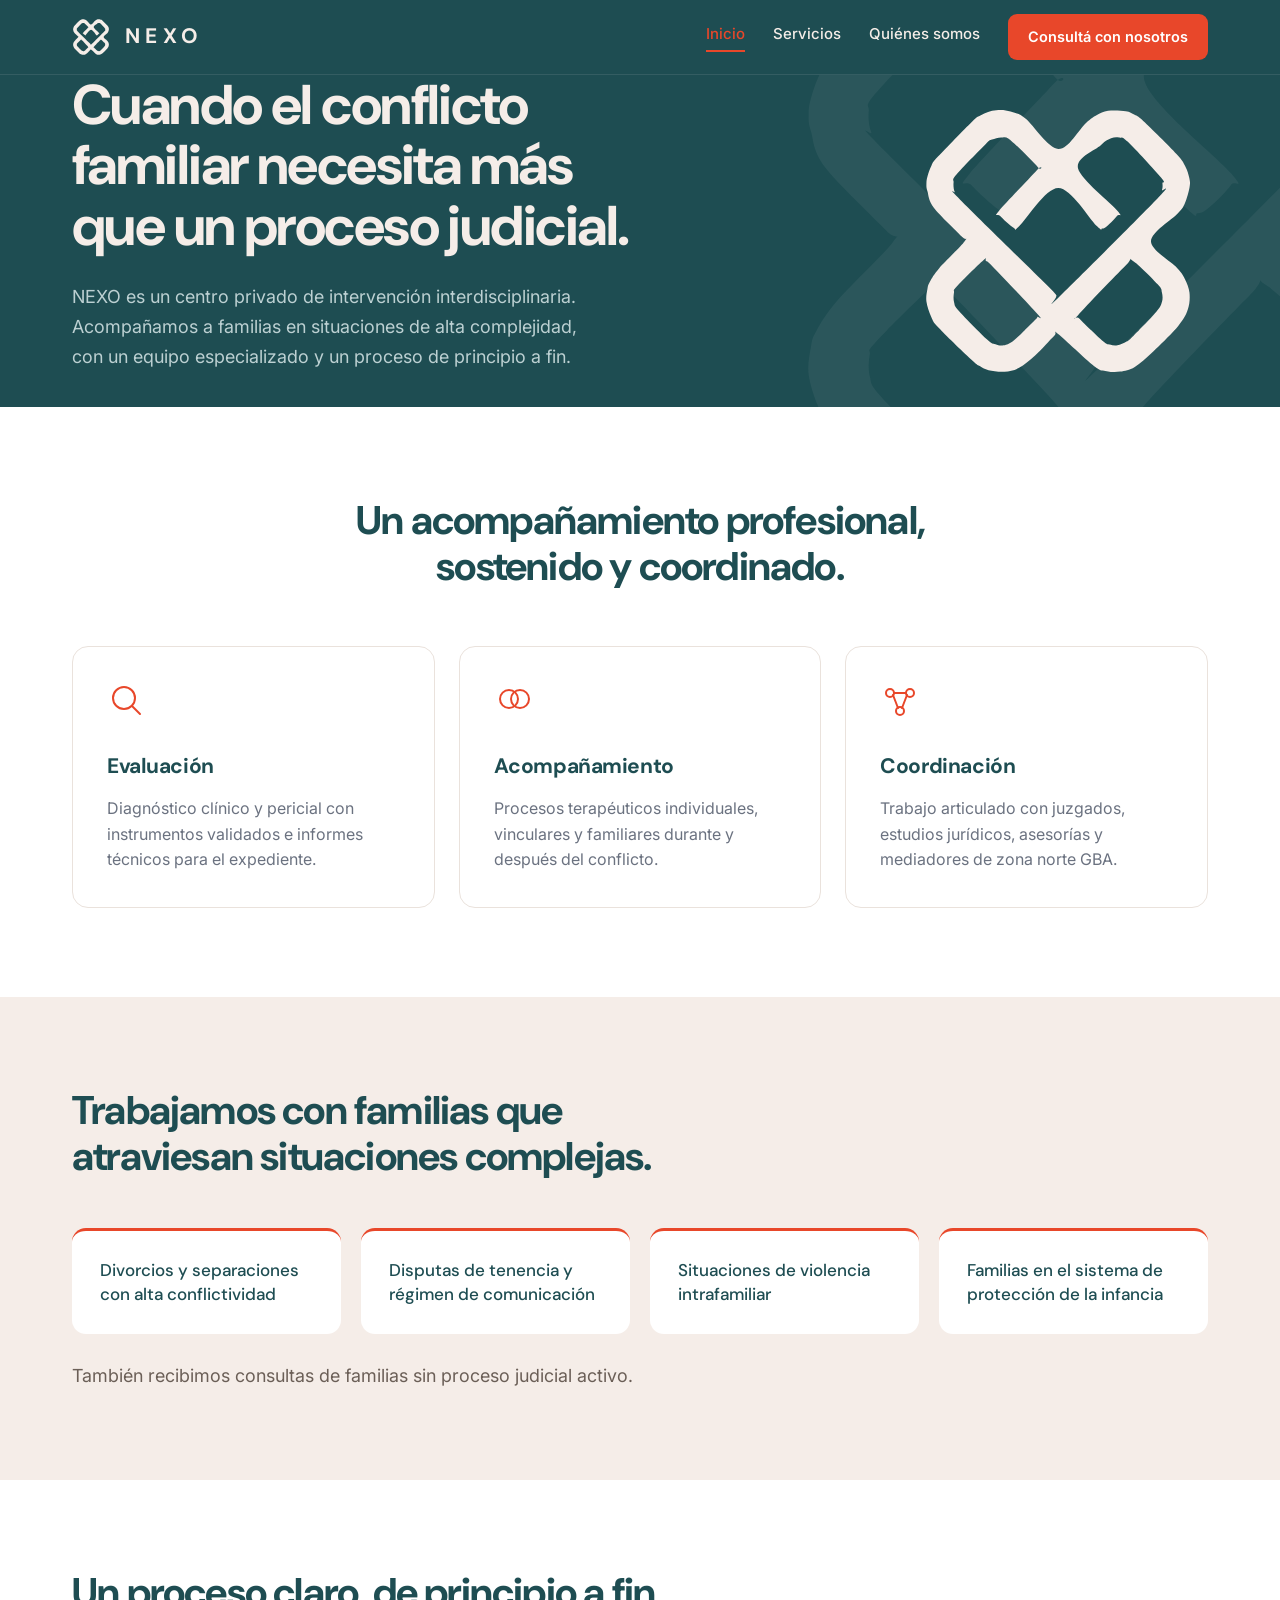
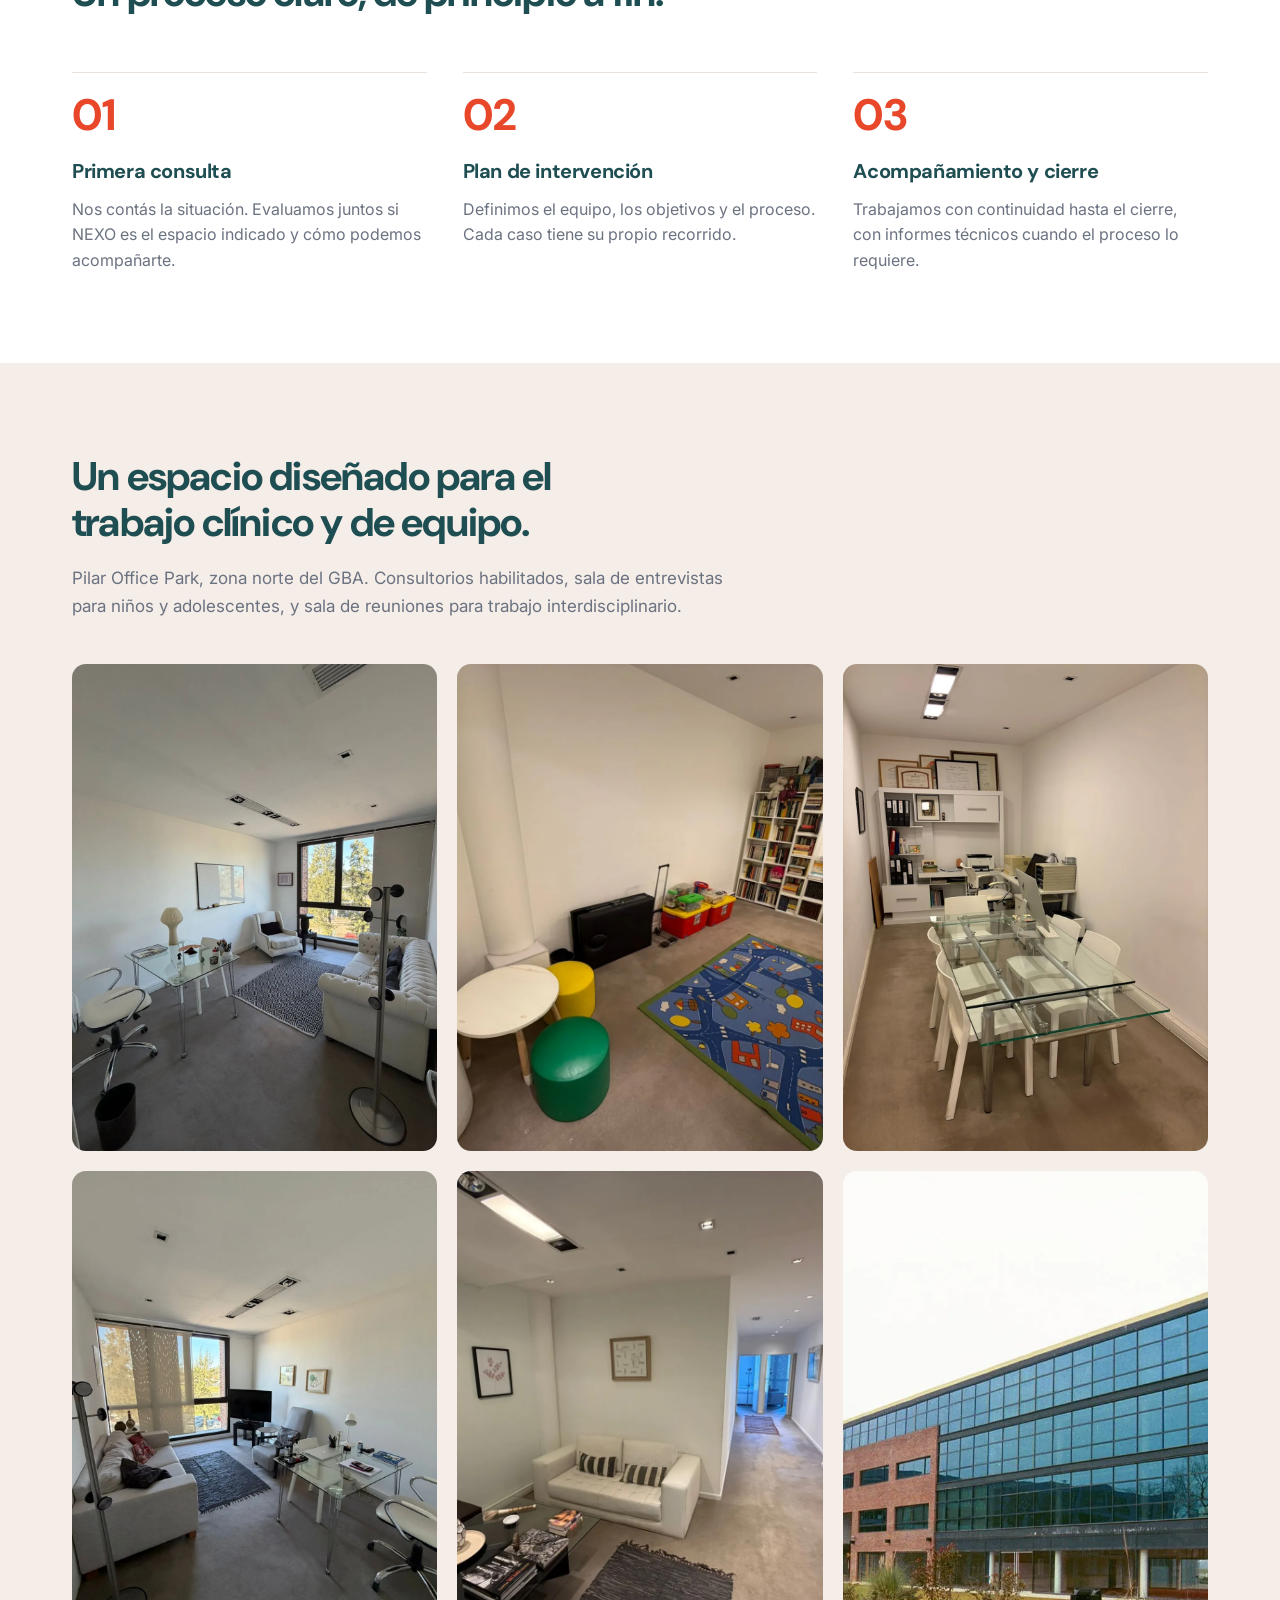
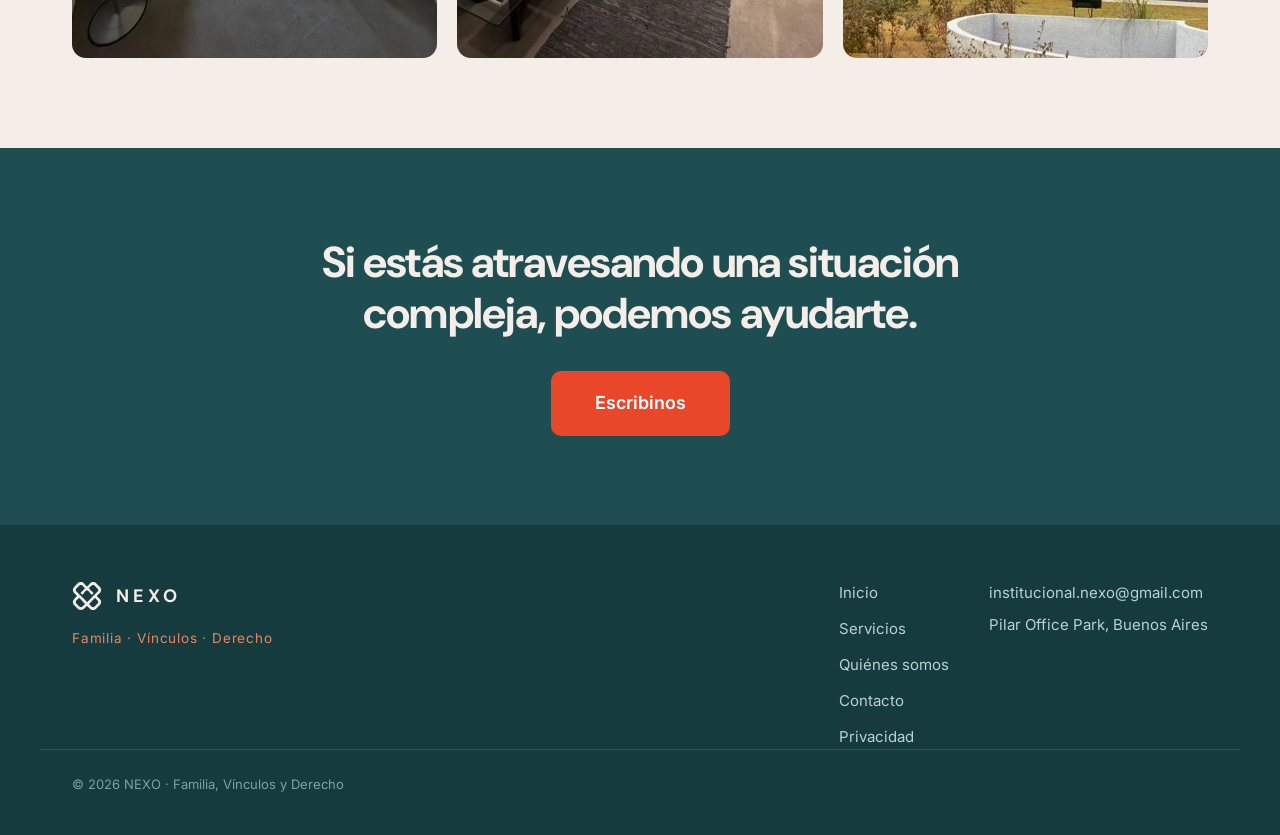
==== commit b4b2ac46: "Telefono obligatorio en el form + pagina de privacidad y link en footer" ====
--- a/index.html
+++ b/index.html
@@ -142,6 +142,7 @@
         <a href="servicios.html">Servicios</a>
         <a href="quienes-somos.html">Qui&eacute;nes somos</a>
         <a href="contacto.html">Contacto</a>
+        <a href="privacidad.html">Privacidad</a>
       </nav>
       <div class="footer-contact">
         <a href="mailto:institucional.nexo@gmail.com">institucional.nexo@gmail.com</a>
--- a/styles.css
+++ b/styles.css
@@ -432,3 +432,11 @@
   .lightbox-nav { width: 44px; height: 44px; font-size: 26px; }
   .lightbox-prev { left: 10px; } .lightbox-next { right: 10px; }
 }
+
+
+/* Mensaje de envio del formulario */
+.form-error { display: none; color: var(--terracota-osc); font-size: 14.5px; margin-top: 12px; text-align: center; }
+.form-success { display: none; text-align: center; padding: 18px 4px 6px; }
+.form-success svg { width: 56px; height: 56px; margin: 0 auto 16px; display: block; }
+.form-success h3 { color: var(--petroleo); font-size: 22px; margin-bottom: 8px; }
+.form-success p { color: var(--gris); font-size: 16px; line-height: 1.55; }
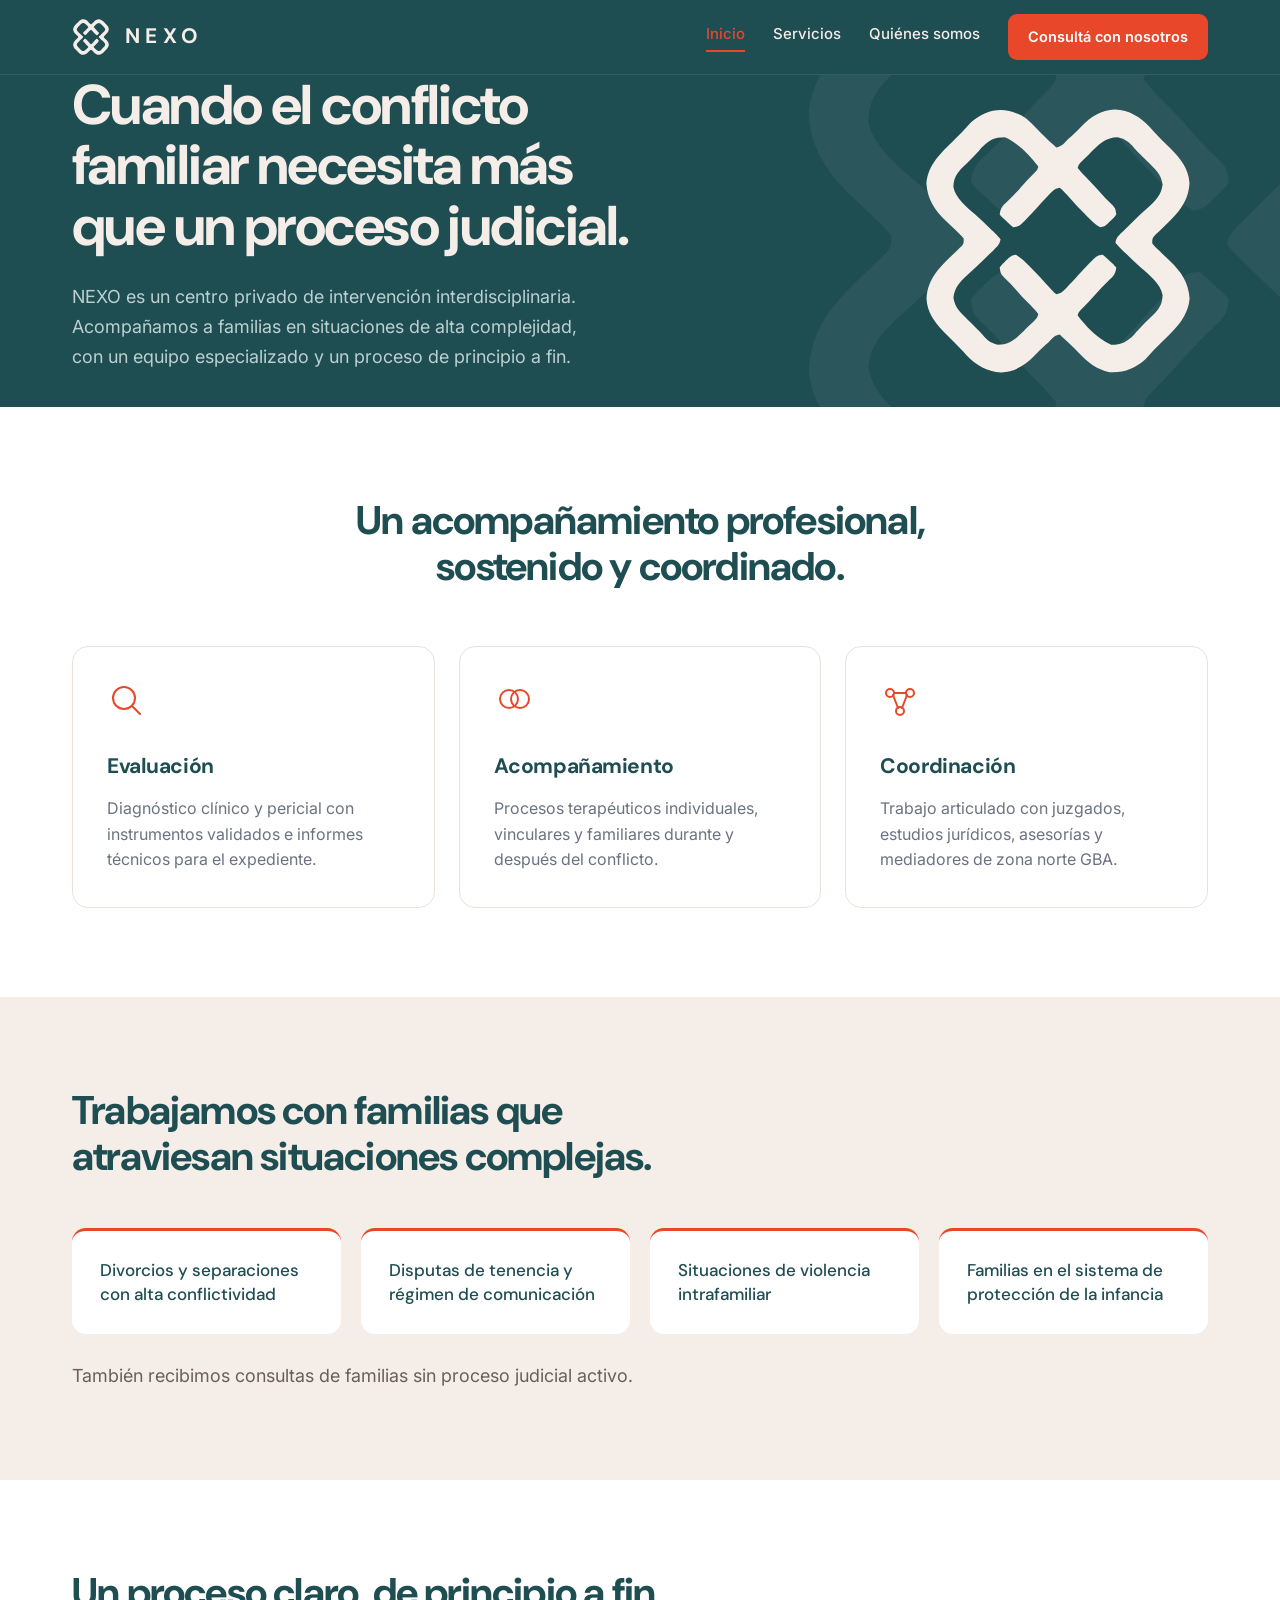
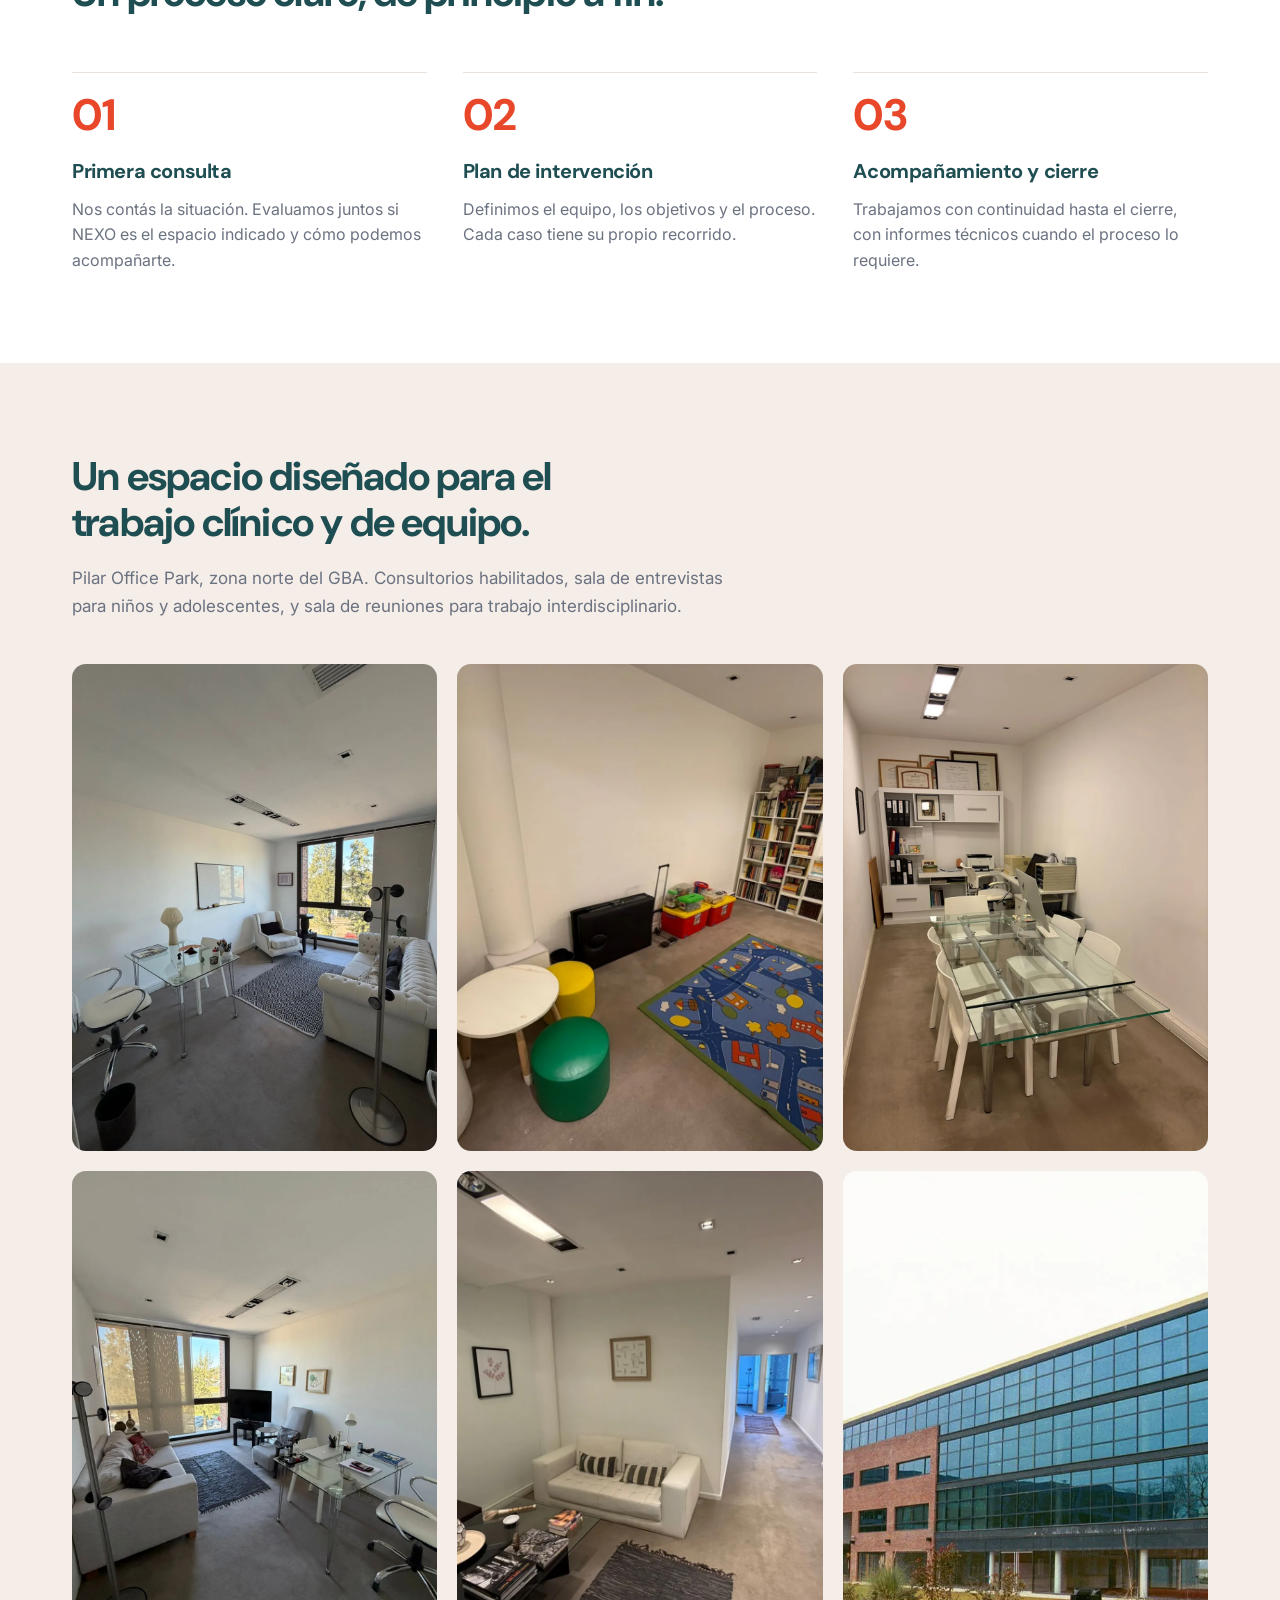
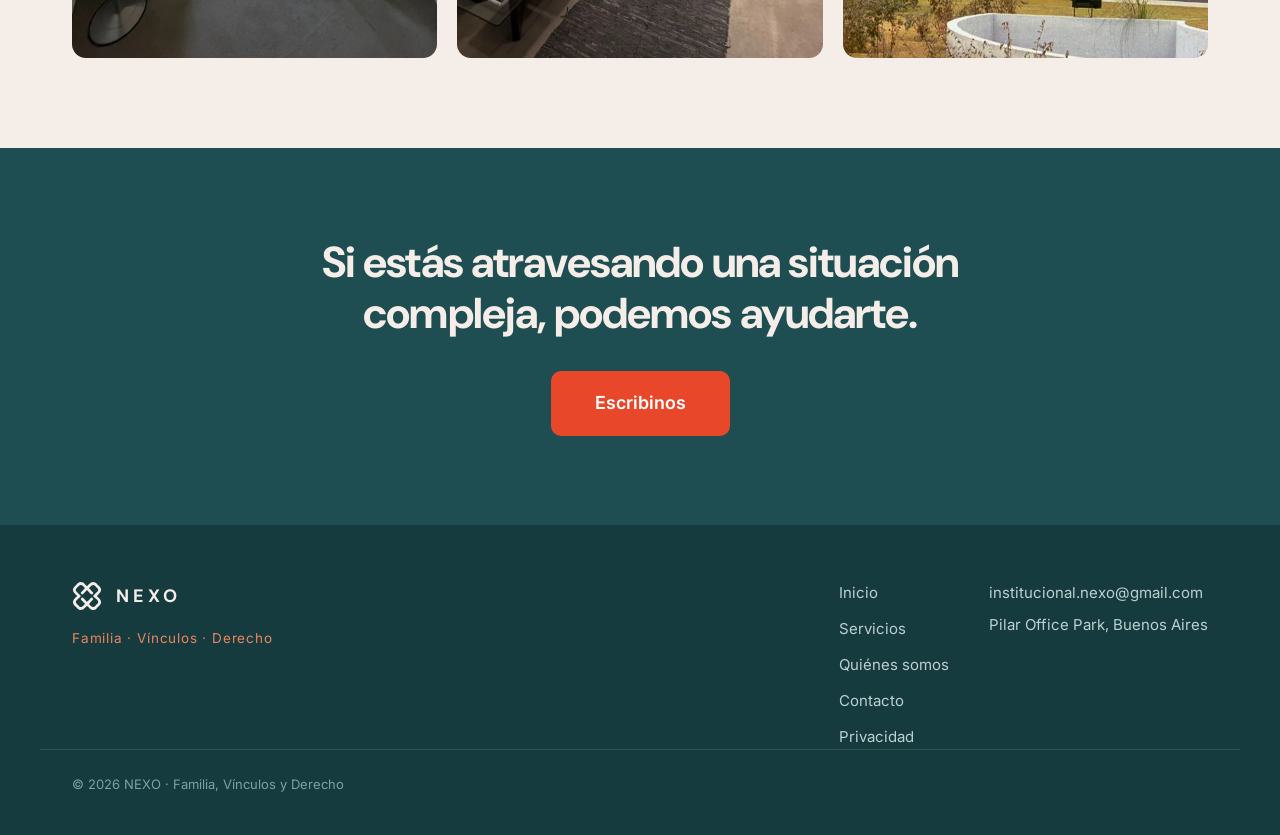
==== commit 24df6d6c: "Logo v5 (vectorizado limpio y simetrico) + foto de Fermin" ====
--- a/index.html
+++ b/index.html
@@ -25,7 +25,7 @@
   <header class="site-header">
     <div class="container nav">
       <a class="brand" href="index.html" aria-label="NEXO - Inicio">
-        <svg class="logo-mark" width="38" height="38" viewBox="0 0 100 100" aria-hidden="true"><path fill-rule="evenodd" d="M72.194 96.626 C70.530 96.878 68.995 96.809 67.433 96.476 C65.871 96.142 65.743 96.849 62.825 94.627 C59.907 92.406 52.281 84.940 49.923 83.147 C47.565 81.354 50.027 82.570 48.677 83.868 C47.328 85.165 43.922 89.027 41.826 90.933 C39.730 92.839 37.924 94.347 36.100 95.304 C34.275 96.261 32.695 96.536 30.877 96.675 C29.060 96.813 26.643 96.452 25.194 96.135 C23.746 95.819 23.184 95.374 22.185 94.773 C21.187 94.172 21.658 94.809 19.204 92.531 C16.750 90.252 9.875 83.673 7.463 81.103 C5.052 78.533 5.479 78.697 4.737 77.110 C3.995 75.522 3.238 73.244 3.010 71.580 C2.782 69.916 3.165 68.303 3.371 67.126 C3.577 65.948 3.532 65.769 4.245 64.515 C4.958 63.260 5.577 62.006 7.647 59.600 C9.717 57.193 15.355 51.956 16.667 50.077 C17.979 48.198 17.353 50.323 15.518 48.326 C13.682 46.329 7.679 40.774 5.655 38.096 C3.630 35.419 3.811 33.693 3.369 32.260 C2.928 30.826 3.001 30.391 3.007 29.495 C3.013 28.599 3.100 27.959 3.404 26.884 C3.707 25.809 4.191 24.229 4.828 23.044 C5.464 21.859 4.828 22.374 7.224 19.776 C9.620 17.179 16.695 9.893 19.204 7.458 C21.713 5.022 21.303 5.758 22.276 5.166 C23.249 4.574 24.094 4.215 25.041 3.908 C25.988 3.601 26.909 3.414 27.959 3.325 C29.009 3.236 30.196 3.211 31.338 3.374 C32.481 3.538 33.605 3.792 34.814 4.305 C36.024 4.819 36.053 4.314 38.596 6.456 C41.140 8.598 46.525 16.912 50.077 17.158 C53.628 17.405 57.628 9.948 59.907 7.936 C62.185 5.924 62.416 5.827 63.747 5.086 C65.078 4.345 66.153 3.732 67.894 3.491 C69.634 3.249 72.614 3.399 74.191 3.637 C75.768 3.875 76.296 4.322 77.356 4.920 C78.416 5.518 78.057 4.895 80.550 7.224 C83.043 9.552 89.827 16.204 92.315 18.892 C94.804 21.580 94.717 21.917 95.480 23.351 C96.243 24.786 96.641 26.270 96.894 27.498 C97.147 28.727 97.254 29.239 96.998 30.724 C96.742 32.209 96.053 34.845 95.357 36.407 C94.662 37.968 94.850 37.815 92.825 40.093 C90.800 42.371 83.256 46.826 83.206 50.077 C83.156 53.328 90.516 57.373 92.525 59.600 C94.534 61.827 94.522 61.955 95.262 63.440 C96.002 64.924 96.783 66.665 96.965 68.508 C97.147 70.351 97.025 72.527 96.355 74.498 C95.684 76.470 94.997 77.843 92.942 80.335 C90.886 82.827 86.609 87.013 84.021 89.452 C81.434 91.890 79.388 93.769 77.417 94.964 C75.446 96.160 73.858 96.375 72.194 96.626Z M50.457 69.891 C56.478 64.105 79.328 41.219 85.441 34.871 C91.553 28.522 86.823 32.721 87.134 31.799 C87.445 30.877 87.362 30.084 87.305 29.341 C87.248 28.599 88.851 29.804 86.793 27.345 C84.736 24.885 77.443 16.964 74.959 14.585 C72.475 12.206 72.886 13.281 71.887 13.070 C70.889 12.859 70.070 12.869 68.969 13.320 C67.868 13.771 67.250 13.975 65.283 15.775 C63.315 17.575 56.175 20.220 57.162 24.119 C58.148 28.019 68.876 36.364 71.202 39.172 C73.529 41.979 71.722 40.058 71.119 40.965 C70.517 41.872 68.483 43.855 67.587 44.613 C66.691 45.372 66.383 45.526 65.743 45.515 C65.103 45.505 66.358 46.952 63.747 44.550 C61.136 42.147 54.685 31.062 50.077 31.097 C45.469 31.133 38.736 42.387 36.100 44.762 C33.463 47.137 35.393 45.971 34.256 45.347 C33.120 44.722 30.165 42.044 29.283 41.015 C28.400 39.985 26.766 41.885 28.961 39.172 C31.157 36.458 40.144 27.319 42.455 24.734 C44.765 22.148 44.346 25.405 42.826 23.658 C41.306 21.912 35.480 16.029 33.335 14.253 C31.190 12.477 31.108 13.083 29.956 13.003 C28.804 12.922 27.408 13.349 26.423 13.768 C25.438 14.188 26.158 13.434 24.044 15.518 C21.930 17.601 15.628 24.017 13.738 26.270 C11.849 28.522 12.816 28.010 12.708 29.034 C12.600 30.058 12.687 31.364 13.091 32.413 C13.496 33.463 9.648 29.777 15.134 35.332 C20.620 40.887 40.309 60.035 46.006 65.743 C51.703 71.452 48.573 68.892 49.315 69.583 C50.057 70.275 44.436 75.676 50.457 69.891Z M30.624 87.247 C31.750 86.981 32.566 86.802 34.410 85.317 C36.254 83.832 40.321 79.706 41.685 78.338 C43.049 76.970 42.432 77.494 42.596 77.110 C42.759 76.726 45.274 78.978 42.668 76.034 C40.062 73.090 30.020 62.595 26.959 59.446 C23.898 56.297 24.905 57.565 24.303 57.142 C23.702 56.719 25.083 55.399 23.351 56.910 C21.619 58.420 15.658 64.297 13.910 66.204 C12.162 68.112 13.031 67.407 12.861 68.355 C12.690 69.302 12.579 70.761 12.885 71.887 C13.191 73.014 12.746 72.906 14.695 75.113 C16.645 77.319 22.421 83.161 24.580 85.127 C26.739 87.093 26.645 86.556 27.652 86.909 C28.659 87.262 29.497 87.512 30.624 87.247Z M71.228 87.247 C72.226 87.066 73.522 86.505 74.498 85.916 C75.474 85.327 75.311 85.489 77.084 83.714 C78.857 81.939 83.459 77.263 85.135 75.266 C86.810 73.270 86.810 72.886 87.139 71.734 C87.469 70.582 87.371 69.404 87.114 68.355 C86.857 67.305 87.341 67.323 85.597 65.436 C83.853 63.550 78.569 58.135 76.649 57.034 C74.729 55.934 77.326 55.588 74.078 58.832 C70.830 62.075 59.893 73.346 57.161 76.495 C54.429 79.644 56.219 76.188 57.686 77.724 C59.154 79.260 64.162 84.164 65.966 85.711 C67.770 87.257 67.631 86.746 68.508 87.002 C69.385 87.258 70.230 87.428 71.228 87.247Z"/></svg>
+        <svg class="logo-mark" width="38" height="38" viewBox="0 0 100 100" aria-hidden="true"><path fill-rule="evenodd" d="M 38.67,6.21 C 40.01,7.36 41.23,8.61 42.44,9.89 C 44.39,11.91 46.33,13.89 48.47,15.71 C 48.77,16.01 49.08,16.31 49.39,16.63 C 51.39,16.23 51.97,15.33 53.37,13.87 C 53.74,13.54 54.12,13.22 54.51,12.89 C 55.9,11.65 57.16,10.34 58.44,8.99 C 61.87,5.53 65.34,3.3 70.3,3.06 C 75.54,3.3 79.19,5.64 82.76,9.28 C 83.18,9.74 83.59,10.21 84.02,10.69 C 86,12.87 88.09,14.91 90.2,16.96 C 93.67,20.38 96.66,24.22 96.96,29.26 C 96.6,36.65 92.13,40.76 87.07,45.59 C 86.64,46.01 86.21,46.43 85.76,46.87 C 85.36,47.25 84.96,47.63 84.55,48.02 C 83.68,49.08 83.68,49.08 83.68,50.92 C 84.57,51.99 84.57,51.99 85.82,53.16 C 86.26,53.59 86.71,54.02 87.17,54.46 C 88.11,55.36 89.06,56.25 90,57.14 C 94,61 96.58,64.76 97,70.46 C 96.52,77.3 91.61,81.63 87.01,86.17 C 85.01,88.14 83.07,90.13 81.23,92.25 C 77.21,95.75 73.69,97.1 68.37,96.85 C 63.8,95.88 60.68,93.41 57.56,90.11 C 55.61,88.09 53.67,86.11 51.53,84.29 C 51.23,83.99 50.92,83.69 50.61,83.37 C 48.61,83.77 48.03,84.67 46.63,86.13 C 46.44,86.29 46.44,86.29 45.49,87.11 C 44.1,88.35 42.84,89.66 41.56,91.01 C 38.13,94.47 34.66,96.7 29.7,96.94 C 24.46,96.7 20.81,94.36 17.24,90.72 C 16.82,90.26 16.41,89.79 15.98,89.31 C 14,87.13 11.91,85.09 9.8,83.04 C 6.33,79.62 3.34,75.78 3.04,70.74 C 3.4,63.35 7.87,59.24 12.93,54.41 C 13.14,54.2 13.14,54.2 14.24,53.13 C 14.64,52.75 15.04,52.37 15.45,51.98 C 16.32,50.92 16.32,50.92 16.32,49.08 C 15.43,48.01 15.43,48.01 14.18,46.84 C 13.74,46.41 13.29,45.98 12.83,45.54 C 11.89,44.64 10.94,43.75 10,42.86 C 6,39 3.42,35.24 3,29.54 C 3.48,22.7 8.39,18.37 12.99,13.83 C 14.99,11.86 16.93,9.87 18.77,7.75 C 24.97,2.35 31.69,1.73 38.67,6.21 M 22.75,16.63 C 22.44,16.99 22.12,17.35 21.8,17.73 C 20.04,19.71 18.14,21.53 16.24,23.37 C 13.89,25.69 12.73,27.37 12.64,30.71 C 13.44,34.79 17.42,37.9 20.45,40.51 C 22.3,42.15 24.07,43.87 25.83,45.6 C 26.19,45.94 26.54,46.28 26.91,46.64 C 27.8,47.52 28.65,48.45 29.49,49.39 C 29.12,51.24 28.55,51.69 27.23,53 C 26.82,53.4 26.42,53.8 26.01,54.21 C 25.58,54.63 25.16,55.04 24.72,55.47 C 24.3,55.89 23.89,56.3 23.46,56.73 C 21.53,58.63 19.59,60.47 17.54,62.25 C 14.8,64.84 13.18,66.46 12.64,70.21 C 13.06,73 14.29,74.69 16.27,76.64 C 16.44,76.81 16.44,76.81 17.31,77.67 C 17.67,78.03 18.03,78.38 18.41,78.74 C 22.2,82.48 22.2,82.48 23.65,84.16 C 25.14,85.83 26.43,86.44 28.57,87.05 C 33.33,87.05 35.76,84.09 38.98,80.93 C 39.35,80.57 39.72,80.22 40.1,79.85 C 42.61,77.41 42.61,77.41 42.96,76.03 C 41.8,74.52 40.47,73.24 39.13,71.89 C 37.79,70.55 36.54,69.2 35.3,67.76 C 33.87,66.14 32.44,64.59 30.86,63.11 C 29.49,61.64 29.49,61.64 29.18,59.49 C 30.03,58.36 30.03,58.36 31.21,57.23 C 31.4,57.05 31.4,57.05 32.37,56.1 C 33.47,55.21 33.47,55.21 35,54.9 C 36.95,56.07 38.42,57.63 40.01,59.24 C 40.17,59.4 40.17,59.4 40.95,60.19 C 42.6,61.85 44.19,63.54 45.71,65.31 C 46.33,65.99 46.95,66.66 47.59,67.32 C 47.89,67.64 48.2,67.96 48.51,68.3 C 48.8,68.52 49.09,68.75 49.39,68.98 C 51.41,68.58 52.05,67.68 53.48,66.21 C 53.71,65.98 53.71,65.98 54.83,64.84 C 55.63,64 56.41,63.14 57.18,62.27 C 58.47,60.79 59.82,59.38 61.2,57.98 C 61.69,57.47 62.19,56.95 62.71,56.42 C 64.08,55.21 64.08,55.21 65.92,54.9 C 67.11,55.8 67.11,55.8 68.37,57.04 C 68.83,57.45 69.29,57.85 69.77,58.27 C 70.12,58.67 70.46,59.08 70.82,59.49 C 70.46,62.05 69.86,62.48 68.03,64.22 C 66.32,65.85 64.7,67.49 63.17,69.29 C 61.73,70.92 60.28,72.48 58.73,74 C 57.35,75.41 57.35,75.41 57.04,76.64 C 60.08,80.66 64.34,85.06 68.98,87.05 C 72.86,87.05 74.5,86.09 77.25,83.37 C 77.56,83.01 77.88,82.65 78.2,82.27 C 79.96,80.29 81.86,78.47 83.76,76.63 C 86.11,74.31 87.27,72.63 87.36,69.29 C 86.56,65.21 82.58,62.1 79.55,59.49 C 77.7,57.85 75.93,56.13 74.17,54.4 C 73.81,54.06 73.46,53.72 73.09,53.36 C 72.2,52.48 71.35,51.55 70.51,50.61 C 70.88,48.76 71.45,48.31 72.77,47 C 73.18,46.6 73.58,46.2 73.99,45.79 C 74.42,45.37 74.84,44.96 75.28,44.53 C 75.7,44.11 76.11,43.7 76.54,43.27 C 78.47,41.37 80.41,39.53 82.46,37.75 C 85.2,35.16 86.82,33.54 87.36,29.79 C 86.94,27 85.71,25.31 83.73,23.36 C 83.56,23.19 83.56,23.19 82.69,22.33 C 82.33,21.97 81.97,21.62 81.59,21.26 C 77.8,17.52 77.8,17.52 76.35,15.84 C 74.86,14.17 73.57,13.56 71.43,12.95 C 66.67,12.95 64.24,15.91 61.02,19.07 C 60.65,19.43 60.28,19.78 59.9,20.15 C 57.39,22.59 57.39,22.59 57.04,23.97 C 58.2,25.48 59.53,26.76 60.87,28.11 C 62.21,29.45 63.46,30.8 64.7,32.24 C 66.13,33.86 67.56,35.41 69.14,36.89 C 70.51,38.36 70.51,38.36 70.82,40.51 C 69.97,41.64 69.97,41.64 68.79,42.77 C 68.41,43.14 68.03,43.52 67.63,43.9 C 66.53,44.79 66.53,44.79 65,45.1 C 63.05,43.93 61.58,42.37 59.99,40.76 C 59.68,40.45 59.37,40.13 59.05,39.81 C 57.4,38.15 55.81,36.46 54.29,34.69 C 53.67,34.01 53.05,33.34 52.41,32.68 C 52.11,32.36 51.8,32.04 51.49,31.7 C 51.2,31.48 50.91,31.25 50.61,31.02 C 48.59,31.42 47.95,32.32 46.52,33.79 C 46.07,34.24 45.63,34.69 45.17,35.16 C 44.37,36 43.59,36.86 42.82,37.73 C 41.53,39.21 40.18,40.62 38.8,42.02 C 38.31,42.53 37.81,43.05 37.29,43.58 C 35.92,44.79 35.92,44.79 34.08,45.1 C 32.89,44.2 32.89,44.2 31.63,42.96 C 31.17,42.55 30.71,42.15 30.23,41.73 C 29.88,41.33 29.54,40.92 29.18,40.51 C 29.54,37.95 30.14,37.52 31.97,35.78 C 33.68,34.15 35.3,32.51 36.83,30.71 C 38.27,29.08 39.72,27.52 41.27,26 C 42.65,24.59 42.65,24.59 42.96,23.36 C 39.92,19.34 35.66,14.94 31.02,12.95 C 27.14,12.95 25.5,13.91 22.75,16.63"/></svg>
         <span class="brand-word">NEXO</span>
       </a>
       <nav class="nav-links" aria-label="Principal">
@@ -46,7 +46,7 @@
 
   <!-- ===== Pantalla de intro (4s) ===== -->
   <div id="intro-screen">
-    <div class="intro-symbol"><svg class="logo-mark" width="130" height="130" viewBox="0 0 100 100" aria-hidden="true"><path pathLength="100" fill-rule="evenodd" d="M72.194 96.626 C70.530 96.878 68.995 96.809 67.433 96.476 C65.871 96.142 65.743 96.849 62.825 94.627 C59.907 92.406 52.281 84.940 49.923 83.147 C47.565 81.354 50.027 82.570 48.677 83.868 C47.328 85.165 43.922 89.027 41.826 90.933 C39.730 92.839 37.924 94.347 36.100 95.304 C34.275 96.261 32.695 96.536 30.877 96.675 C29.060 96.813 26.643 96.452 25.194 96.135 C23.746 95.819 23.184 95.374 22.185 94.773 C21.187 94.172 21.658 94.809 19.204 92.531 C16.750 90.252 9.875 83.673 7.463 81.103 C5.052 78.533 5.479 78.697 4.737 77.110 C3.995 75.522 3.238 73.244 3.010 71.580 C2.782 69.916 3.165 68.303 3.371 67.126 C3.577 65.948 3.532 65.769 4.245 64.515 C4.958 63.260 5.577 62.006 7.647 59.600 C9.717 57.193 15.355 51.956 16.667 50.077 C17.979 48.198 17.353 50.323 15.518 48.326 C13.682 46.329 7.679 40.774 5.655 38.096 C3.630 35.419 3.811 33.693 3.369 32.260 C2.928 30.826 3.001 30.391 3.007 29.495 C3.013 28.599 3.100 27.959 3.404 26.884 C3.707 25.809 4.191 24.229 4.828 23.044 C5.464 21.859 4.828 22.374 7.224 19.776 C9.620 17.179 16.695 9.893 19.204 7.458 C21.713 5.022 21.303 5.758 22.276 5.166 C23.249 4.574 24.094 4.215 25.041 3.908 C25.988 3.601 26.909 3.414 27.959 3.325 C29.009 3.236 30.196 3.211 31.338 3.374 C32.481 3.538 33.605 3.792 34.814 4.305 C36.024 4.819 36.053 4.314 38.596 6.456 C41.140 8.598 46.525 16.912 50.077 17.158 C53.628 17.405 57.628 9.948 59.907 7.936 C62.185 5.924 62.416 5.827 63.747 5.086 C65.078 4.345 66.153 3.732 67.894 3.491 C69.634 3.249 72.614 3.399 74.191 3.637 C75.768 3.875 76.296 4.322 77.356 4.920 C78.416 5.518 78.057 4.895 80.550 7.224 C83.043 9.552 89.827 16.204 92.315 18.892 C94.804 21.580 94.717 21.917 95.480 23.351 C96.243 24.786 96.641 26.270 96.894 27.498 C97.147 28.727 97.254 29.239 96.998 30.724 C96.742 32.209 96.053 34.845 95.357 36.407 C94.662 37.968 94.850 37.815 92.825 40.093 C90.800 42.371 83.256 46.826 83.206 50.077 C83.156 53.328 90.516 57.373 92.525 59.600 C94.534 61.827 94.522 61.955 95.262 63.440 C96.002 64.924 96.783 66.665 96.965 68.508 C97.147 70.351 97.025 72.527 96.355 74.498 C95.684 76.470 94.997 77.843 92.942 80.335 C90.886 82.827 86.609 87.013 84.021 89.452 C81.434 91.890 79.388 93.769 77.417 94.964 C75.446 96.160 73.858 96.375 72.194 96.626Z M50.457 69.891 C56.478 64.105 79.328 41.219 85.441 34.871 C91.553 28.522 86.823 32.721 87.134 31.799 C87.445 30.877 87.362 30.084 87.305 29.341 C87.248 28.599 88.851 29.804 86.793 27.345 C84.736 24.885 77.443 16.964 74.959 14.585 C72.475 12.206 72.886 13.281 71.887 13.070 C70.889 12.859 70.070 12.869 68.969 13.320 C67.868 13.771 67.250 13.975 65.283 15.775 C63.315 17.575 56.175 20.220 57.162 24.119 C58.148 28.019 68.876 36.364 71.202 39.172 C73.529 41.979 71.722 40.058 71.119 40.965 C70.517 41.872 68.483 43.855 67.587 44.613 C66.691 45.372 66.383 45.526 65.743 45.515 C65.103 45.505 66.358 46.952 63.747 44.550 C61.136 42.147 54.685 31.062 50.077 31.097 C45.469 31.133 38.736 42.387 36.100 44.762 C33.463 47.137 35.393 45.971 34.256 45.347 C33.120 44.722 30.165 42.044 29.283 41.015 C28.400 39.985 26.766 41.885 28.961 39.172 C31.157 36.458 40.144 27.319 42.455 24.734 C44.765 22.148 44.346 25.405 42.826 23.658 C41.306 21.912 35.480 16.029 33.335 14.253 C31.190 12.477 31.108 13.083 29.956 13.003 C28.804 12.922 27.408 13.349 26.423 13.768 C25.438 14.188 26.158 13.434 24.044 15.518 C21.930 17.601 15.628 24.017 13.738 26.270 C11.849 28.522 12.816 28.010 12.708 29.034 C12.600 30.058 12.687 31.364 13.091 32.413 C13.496 33.463 9.648 29.777 15.134 35.332 C20.620 40.887 40.309 60.035 46.006 65.743 C51.703 71.452 48.573 68.892 49.315 69.583 C50.057 70.275 44.436 75.676 50.457 69.891Z M30.624 87.247 C31.750 86.981 32.566 86.802 34.410 85.317 C36.254 83.832 40.321 79.706 41.685 78.338 C43.049 76.970 42.432 77.494 42.596 77.110 C42.759 76.726 45.274 78.978 42.668 76.034 C40.062 73.090 30.020 62.595 26.959 59.446 C23.898 56.297 24.905 57.565 24.303 57.142 C23.702 56.719 25.083 55.399 23.351 56.910 C21.619 58.420 15.658 64.297 13.910 66.204 C12.162 68.112 13.031 67.407 12.861 68.355 C12.690 69.302 12.579 70.761 12.885 71.887 C13.191 73.014 12.746 72.906 14.695 75.113 C16.645 77.319 22.421 83.161 24.580 85.127 C26.739 87.093 26.645 86.556 27.652 86.909 C28.659 87.262 29.497 87.512 30.624 87.247Z M71.228 87.247 C72.226 87.066 73.522 86.505 74.498 85.916 C75.474 85.327 75.311 85.489 77.084 83.714 C78.857 81.939 83.459 77.263 85.135 75.266 C86.810 73.270 86.810 72.886 87.139 71.734 C87.469 70.582 87.371 69.404 87.114 68.355 C86.857 67.305 87.341 67.323 85.597 65.436 C83.853 63.550 78.569 58.135 76.649 57.034 C74.729 55.934 77.326 55.588 74.078 58.832 C70.830 62.075 59.893 73.346 57.161 76.495 C54.429 79.644 56.219 76.188 57.686 77.724 C59.154 79.260 64.162 84.164 65.966 85.711 C67.770 87.257 67.631 86.746 68.508 87.002 C69.385 87.258 70.230 87.428 71.228 87.247Z"/></svg></div>
+    <div class="intro-symbol"><svg class="logo-mark" width="130" height="130" viewBox="0 0 100 100" aria-hidden="true"><path pathLength="100" fill-rule="evenodd" d="M 38.67,6.21 C 40.01,7.36 41.23,8.61 42.44,9.89 C 44.39,11.91 46.33,13.89 48.47,15.71 C 48.77,16.01 49.08,16.31 49.39,16.63 C 51.39,16.23 51.97,15.33 53.37,13.87 C 53.74,13.54 54.12,13.22 54.51,12.89 C 55.9,11.65 57.16,10.34 58.44,8.99 C 61.87,5.53 65.34,3.3 70.3,3.06 C 75.54,3.3 79.19,5.64 82.76,9.28 C 83.18,9.74 83.59,10.21 84.02,10.69 C 86,12.87 88.09,14.91 90.2,16.96 C 93.67,20.38 96.66,24.22 96.96,29.26 C 96.6,36.65 92.13,40.76 87.07,45.59 C 86.64,46.01 86.21,46.43 85.76,46.87 C 85.36,47.25 84.96,47.63 84.55,48.02 C 83.68,49.08 83.68,49.08 83.68,50.92 C 84.57,51.99 84.57,51.99 85.82,53.16 C 86.26,53.59 86.71,54.02 87.17,54.46 C 88.11,55.36 89.06,56.25 90,57.14 C 94,61 96.58,64.76 97,70.46 C 96.52,77.3 91.61,81.63 87.01,86.17 C 85.01,88.14 83.07,90.13 81.23,92.25 C 77.21,95.75 73.69,97.1 68.37,96.85 C 63.8,95.88 60.68,93.41 57.56,90.11 C 55.61,88.09 53.67,86.11 51.53,84.29 C 51.23,83.99 50.92,83.69 50.61,83.37 C 48.61,83.77 48.03,84.67 46.63,86.13 C 46.44,86.29 46.44,86.29 45.49,87.11 C 44.1,88.35 42.84,89.66 41.56,91.01 C 38.13,94.47 34.66,96.7 29.7,96.94 C 24.46,96.7 20.81,94.36 17.24,90.72 C 16.82,90.26 16.41,89.79 15.98,89.31 C 14,87.13 11.91,85.09 9.8,83.04 C 6.33,79.62 3.34,75.78 3.04,70.74 C 3.4,63.35 7.87,59.24 12.93,54.41 C 13.14,54.2 13.14,54.2 14.24,53.13 C 14.64,52.75 15.04,52.37 15.45,51.98 C 16.32,50.92 16.32,50.92 16.32,49.08 C 15.43,48.01 15.43,48.01 14.18,46.84 C 13.74,46.41 13.29,45.98 12.83,45.54 C 11.89,44.64 10.94,43.75 10,42.86 C 6,39 3.42,35.24 3,29.54 C 3.48,22.7 8.39,18.37 12.99,13.83 C 14.99,11.86 16.93,9.87 18.77,7.75 C 24.97,2.35 31.69,1.73 38.67,6.21 M 22.75,16.63 C 22.44,16.99 22.12,17.35 21.8,17.73 C 20.04,19.71 18.14,21.53 16.24,23.37 C 13.89,25.69 12.73,27.37 12.64,30.71 C 13.44,34.79 17.42,37.9 20.45,40.51 C 22.3,42.15 24.07,43.87 25.83,45.6 C 26.19,45.94 26.54,46.28 26.91,46.64 C 27.8,47.52 28.65,48.45 29.49,49.39 C 29.12,51.24 28.55,51.69 27.23,53 C 26.82,53.4 26.42,53.8 26.01,54.21 C 25.58,54.63 25.16,55.04 24.72,55.47 C 24.3,55.89 23.89,56.3 23.46,56.73 C 21.53,58.63 19.59,60.47 17.54,62.25 C 14.8,64.84 13.18,66.46 12.64,70.21 C 13.06,73 14.29,74.69 16.27,76.64 C 16.44,76.81 16.44,76.81 17.31,77.67 C 17.67,78.03 18.03,78.38 18.41,78.74 C 22.2,82.48 22.2,82.48 23.65,84.16 C 25.14,85.83 26.43,86.44 28.57,87.05 C 33.33,87.05 35.76,84.09 38.98,80.93 C 39.35,80.57 39.72,80.22 40.1,79.85 C 42.61,77.41 42.61,77.41 42.96,76.03 C 41.8,74.52 40.47,73.24 39.13,71.89 C 37.79,70.55 36.54,69.2 35.3,67.76 C 33.87,66.14 32.44,64.59 30.86,63.11 C 29.49,61.64 29.49,61.64 29.18,59.49 C 30.03,58.36 30.03,58.36 31.21,57.23 C 31.4,57.05 31.4,57.05 32.37,56.1 C 33.47,55.21 33.47,55.21 35,54.9 C 36.95,56.07 38.42,57.63 40.01,59.24 C 40.17,59.4 40.17,59.4 40.95,60.19 C 42.6,61.85 44.19,63.54 45.71,65.31 C 46.33,65.99 46.95,66.66 47.59,67.32 C 47.89,67.64 48.2,67.96 48.51,68.3 C 48.8,68.52 49.09,68.75 49.39,68.98 C 51.41,68.58 52.05,67.68 53.48,66.21 C 53.71,65.98 53.71,65.98 54.83,64.84 C 55.63,64 56.41,63.14 57.18,62.27 C 58.47,60.79 59.82,59.38 61.2,57.98 C 61.69,57.47 62.19,56.95 62.71,56.42 C 64.08,55.21 64.08,55.21 65.92,54.9 C 67.11,55.8 67.11,55.8 68.37,57.04 C 68.83,57.45 69.29,57.85 69.77,58.27 C 70.12,58.67 70.46,59.08 70.82,59.49 C 70.46,62.05 69.86,62.48 68.03,64.22 C 66.32,65.85 64.7,67.49 63.17,69.29 C 61.73,70.92 60.28,72.48 58.73,74 C 57.35,75.41 57.35,75.41 57.04,76.64 C 60.08,80.66 64.34,85.06 68.98,87.05 C 72.86,87.05 74.5,86.09 77.25,83.37 C 77.56,83.01 77.88,82.65 78.2,82.27 C 79.96,80.29 81.86,78.47 83.76,76.63 C 86.11,74.31 87.27,72.63 87.36,69.29 C 86.56,65.21 82.58,62.1 79.55,59.49 C 77.7,57.85 75.93,56.13 74.17,54.4 C 73.81,54.06 73.46,53.72 73.09,53.36 C 72.2,52.48 71.35,51.55 70.51,50.61 C 70.88,48.76 71.45,48.31 72.77,47 C 73.18,46.6 73.58,46.2 73.99,45.79 C 74.42,45.37 74.84,44.96 75.28,44.53 C 75.7,44.11 76.11,43.7 76.54,43.27 C 78.47,41.37 80.41,39.53 82.46,37.75 C 85.2,35.16 86.82,33.54 87.36,29.79 C 86.94,27 85.71,25.31 83.73,23.36 C 83.56,23.19 83.56,23.19 82.69,22.33 C 82.33,21.97 81.97,21.62 81.59,21.26 C 77.8,17.52 77.8,17.52 76.35,15.84 C 74.86,14.17 73.57,13.56 71.43,12.95 C 66.67,12.95 64.24,15.91 61.02,19.07 C 60.65,19.43 60.28,19.78 59.9,20.15 C 57.39,22.59 57.39,22.59 57.04,23.97 C 58.2,25.48 59.53,26.76 60.87,28.11 C 62.21,29.45 63.46,30.8 64.7,32.24 C 66.13,33.86 67.56,35.41 69.14,36.89 C 70.51,38.36 70.51,38.36 70.82,40.51 C 69.97,41.64 69.97,41.64 68.79,42.77 C 68.41,43.14 68.03,43.52 67.63,43.9 C 66.53,44.79 66.53,44.79 65,45.1 C 63.05,43.93 61.58,42.37 59.99,40.76 C 59.68,40.45 59.37,40.13 59.05,39.81 C 57.4,38.15 55.81,36.46 54.29,34.69 C 53.67,34.01 53.05,33.34 52.41,32.68 C 52.11,32.36 51.8,32.04 51.49,31.7 C 51.2,31.48 50.91,31.25 50.61,31.02 C 48.59,31.42 47.95,32.32 46.52,33.79 C 46.07,34.24 45.63,34.69 45.17,35.16 C 44.37,36 43.59,36.86 42.82,37.73 C 41.53,39.21 40.18,40.62 38.8,42.02 C 38.31,42.53 37.81,43.05 37.29,43.58 C 35.92,44.79 35.92,44.79 34.08,45.1 C 32.89,44.2 32.89,44.2 31.63,42.96 C 31.17,42.55 30.71,42.15 30.23,41.73 C 29.88,41.33 29.54,40.92 29.18,40.51 C 29.54,37.95 30.14,37.52 31.97,35.78 C 33.68,34.15 35.3,32.51 36.83,30.71 C 38.27,29.08 39.72,27.52 41.27,26 C 42.65,24.59 42.65,24.59 42.96,23.36 C 39.92,19.34 35.66,14.94 31.02,12.95 C 27.14,12.95 25.5,13.91 22.75,16.63"/></svg></div>
     <div class="intro-word">NEXO</div>
     <div class="intro-tag"><span>Familia</span><span>&middot;</span><span>V&iacute;nculos</span><span>&middot;</span><span>Derecho</span></div>
   </div>
@@ -56,13 +56,13 @@
     <!-- ===== Hero (petróleo) ===== -->
     <section class="hero">
       <div class="hero-variant hero-b show">
-        <div class="hero-b-watermark"><svg class="logo-mark" width="620" height="620" viewBox="0 0 100 100" aria-hidden="true"><path fill-rule="evenodd" d="M72.194 96.626 C70.530 96.878 68.995 96.809 67.433 96.476 C65.871 96.142 65.743 96.849 62.825 94.627 C59.907 92.406 52.281 84.940 49.923 83.147 C47.565 81.354 50.027 82.570 48.677 83.868 C47.328 85.165 43.922 89.027 41.826 90.933 C39.730 92.839 37.924 94.347 36.100 95.304 C34.275 96.261 32.695 96.536 30.877 96.675 C29.060 96.813 26.643 96.452 25.194 96.135 C23.746 95.819 23.184 95.374 22.185 94.773 C21.187 94.172 21.658 94.809 19.204 92.531 C16.750 90.252 9.875 83.673 7.463 81.103 C5.052 78.533 5.479 78.697 4.737 77.110 C3.995 75.522 3.238 73.244 3.010 71.580 C2.782 69.916 3.165 68.303 3.371 67.126 C3.577 65.948 3.532 65.769 4.245 64.515 C4.958 63.260 5.577 62.006 7.647 59.600 C9.717 57.193 15.355 51.956 16.667 50.077 C17.979 48.198 17.353 50.323 15.518 48.326 C13.682 46.329 7.679 40.774 5.655 38.096 C3.630 35.419 3.811 33.693 3.369 32.260 C2.928 30.826 3.001 30.391 3.007 29.495 C3.013 28.599 3.100 27.959 3.404 26.884 C3.707 25.809 4.191 24.229 4.828 23.044 C5.464 21.859 4.828 22.374 7.224 19.776 C9.620 17.179 16.695 9.893 19.204 7.458 C21.713 5.022 21.303 5.758 22.276 5.166 C23.249 4.574 24.094 4.215 25.041 3.908 C25.988 3.601 26.909 3.414 27.959 3.325 C29.009 3.236 30.196 3.211 31.338 3.374 C32.481 3.538 33.605 3.792 34.814 4.305 C36.024 4.819 36.053 4.314 38.596 6.456 C41.140 8.598 46.525 16.912 50.077 17.158 C53.628 17.405 57.628 9.948 59.907 7.936 C62.185 5.924 62.416 5.827 63.747 5.086 C65.078 4.345 66.153 3.732 67.894 3.491 C69.634 3.249 72.614 3.399 74.191 3.637 C75.768 3.875 76.296 4.322 77.356 4.920 C78.416 5.518 78.057 4.895 80.550 7.224 C83.043 9.552 89.827 16.204 92.315 18.892 C94.804 21.580 94.717 21.917 95.480 23.351 C96.243 24.786 96.641 26.270 96.894 27.498 C97.147 28.727 97.254 29.239 96.998 30.724 C96.742 32.209 96.053 34.845 95.357 36.407 C94.662 37.968 94.850 37.815 92.825 40.093 C90.800 42.371 83.256 46.826 83.206 50.077 C83.156 53.328 90.516 57.373 92.525 59.600 C94.534 61.827 94.522 61.955 95.262 63.440 C96.002 64.924 96.783 66.665 96.965 68.508 C97.147 70.351 97.025 72.527 96.355 74.498 C95.684 76.470 94.997 77.843 92.942 80.335 C90.886 82.827 86.609 87.013 84.021 89.452 C81.434 91.890 79.388 93.769 77.417 94.964 C75.446 96.160 73.858 96.375 72.194 96.626Z M50.457 69.891 C56.478 64.105 79.328 41.219 85.441 34.871 C91.553 28.522 86.823 32.721 87.134 31.799 C87.445 30.877 87.362 30.084 87.305 29.341 C87.248 28.599 88.851 29.804 86.793 27.345 C84.736 24.885 77.443 16.964 74.959 14.585 C72.475 12.206 72.886 13.281 71.887 13.070 C70.889 12.859 70.070 12.869 68.969 13.320 C67.868 13.771 67.250 13.975 65.283 15.775 C63.315 17.575 56.175 20.220 57.162 24.119 C58.148 28.019 68.876 36.364 71.202 39.172 C73.529 41.979 71.722 40.058 71.119 40.965 C70.517 41.872 68.483 43.855 67.587 44.613 C66.691 45.372 66.383 45.526 65.743 45.515 C65.103 45.505 66.358 46.952 63.747 44.550 C61.136 42.147 54.685 31.062 50.077 31.097 C45.469 31.133 38.736 42.387 36.100 44.762 C33.463 47.137 35.393 45.971 34.256 45.347 C33.120 44.722 30.165 42.044 29.283 41.015 C28.400 39.985 26.766 41.885 28.961 39.172 C31.157 36.458 40.144 27.319 42.455 24.734 C44.765 22.148 44.346 25.405 42.826 23.658 C41.306 21.912 35.480 16.029 33.335 14.253 C31.190 12.477 31.108 13.083 29.956 13.003 C28.804 12.922 27.408 13.349 26.423 13.768 C25.438 14.188 26.158 13.434 24.044 15.518 C21.930 17.601 15.628 24.017 13.738 26.270 C11.849 28.522 12.816 28.010 12.708 29.034 C12.600 30.058 12.687 31.364 13.091 32.413 C13.496 33.463 9.648 29.777 15.134 35.332 C20.620 40.887 40.309 60.035 46.006 65.743 C51.703 71.452 48.573 68.892 49.315 69.583 C50.057 70.275 44.436 75.676 50.457 69.891Z M30.624 87.247 C31.750 86.981 32.566 86.802 34.410 85.317 C36.254 83.832 40.321 79.706 41.685 78.338 C43.049 76.970 42.432 77.494 42.596 77.110 C42.759 76.726 45.274 78.978 42.668 76.034 C40.062 73.090 30.020 62.595 26.959 59.446 C23.898 56.297 24.905 57.565 24.303 57.142 C23.702 56.719 25.083 55.399 23.351 56.910 C21.619 58.420 15.658 64.297 13.910 66.204 C12.162 68.112 13.031 67.407 12.861 68.355 C12.690 69.302 12.579 70.761 12.885 71.887 C13.191 73.014 12.746 72.906 14.695 75.113 C16.645 77.319 22.421 83.161 24.580 85.127 C26.739 87.093 26.645 86.556 27.652 86.909 C28.659 87.262 29.497 87.512 30.624 87.247Z M71.228 87.247 C72.226 87.066 73.522 86.505 74.498 85.916 C75.474 85.327 75.311 85.489 77.084 83.714 C78.857 81.939 83.459 77.263 85.135 75.266 C86.810 73.270 86.810 72.886 87.139 71.734 C87.469 70.582 87.371 69.404 87.114 68.355 C86.857 67.305 87.341 67.323 85.597 65.436 C83.853 63.550 78.569 58.135 76.649 57.034 C74.729 55.934 77.326 55.588 74.078 58.832 C70.830 62.075 59.893 73.346 57.161 76.495 C54.429 79.644 56.219 76.188 57.686 77.724 C59.154 79.260 64.162 84.164 65.966 85.711 C67.770 87.257 67.631 86.746 68.508 87.002 C69.385 87.258 70.230 87.428 71.228 87.247Z"/></svg></div>
+        <div class="hero-b-watermark"><svg class="logo-mark" width="620" height="620" viewBox="0 0 100 100" aria-hidden="true"><path fill-rule="evenodd" d="M 38.67,6.21 C 40.01,7.36 41.23,8.61 42.44,9.89 C 44.39,11.91 46.33,13.89 48.47,15.71 C 48.77,16.01 49.08,16.31 49.39,16.63 C 51.39,16.23 51.97,15.33 53.37,13.87 C 53.74,13.54 54.12,13.22 54.51,12.89 C 55.9,11.65 57.16,10.34 58.44,8.99 C 61.87,5.53 65.34,3.3 70.3,3.06 C 75.54,3.3 79.19,5.64 82.76,9.28 C 83.18,9.74 83.59,10.21 84.02,10.69 C 86,12.87 88.09,14.91 90.2,16.96 C 93.67,20.38 96.66,24.22 96.96,29.26 C 96.6,36.65 92.13,40.76 87.07,45.59 C 86.64,46.01 86.21,46.43 85.76,46.87 C 85.36,47.25 84.96,47.63 84.55,48.02 C 83.68,49.08 83.68,49.08 83.68,50.92 C 84.57,51.99 84.57,51.99 85.82,53.16 C 86.26,53.59 86.71,54.02 87.17,54.46 C 88.11,55.36 89.06,56.25 90,57.14 C 94,61 96.58,64.76 97,70.46 C 96.52,77.3 91.61,81.63 87.01,86.17 C 85.01,88.14 83.07,90.13 81.23,92.25 C 77.21,95.75 73.69,97.1 68.37,96.85 C 63.8,95.88 60.68,93.41 57.56,90.11 C 55.61,88.09 53.67,86.11 51.53,84.29 C 51.23,83.99 50.92,83.69 50.61,83.37 C 48.61,83.77 48.03,84.67 46.63,86.13 C 46.44,86.29 46.44,86.29 45.49,87.11 C 44.1,88.35 42.84,89.66 41.56,91.01 C 38.13,94.47 34.66,96.7 29.7,96.94 C 24.46,96.7 20.81,94.36 17.24,90.72 C 16.82,90.26 16.41,89.79 15.98,89.31 C 14,87.13 11.91,85.09 9.8,83.04 C 6.33,79.62 3.34,75.78 3.04,70.74 C 3.4,63.35 7.87,59.24 12.93,54.41 C 13.14,54.2 13.14,54.2 14.24,53.13 C 14.64,52.75 15.04,52.37 15.45,51.98 C 16.32,50.92 16.32,50.92 16.32,49.08 C 15.43,48.01 15.43,48.01 14.18,46.84 C 13.74,46.41 13.29,45.98 12.83,45.54 C 11.89,44.64 10.94,43.75 10,42.86 C 6,39 3.42,35.24 3,29.54 C 3.48,22.7 8.39,18.37 12.99,13.83 C 14.99,11.86 16.93,9.87 18.77,7.75 C 24.97,2.35 31.69,1.73 38.67,6.21 M 22.75,16.63 C 22.44,16.99 22.12,17.35 21.8,17.73 C 20.04,19.71 18.14,21.53 16.24,23.37 C 13.89,25.69 12.73,27.37 12.64,30.71 C 13.44,34.79 17.42,37.9 20.45,40.51 C 22.3,42.15 24.07,43.87 25.83,45.6 C 26.19,45.94 26.54,46.28 26.91,46.64 C 27.8,47.52 28.65,48.45 29.49,49.39 C 29.12,51.24 28.55,51.69 27.23,53 C 26.82,53.4 26.42,53.8 26.01,54.21 C 25.58,54.63 25.16,55.04 24.72,55.47 C 24.3,55.89 23.89,56.3 23.46,56.73 C 21.53,58.63 19.59,60.47 17.54,62.25 C 14.8,64.84 13.18,66.46 12.64,70.21 C 13.06,73 14.29,74.69 16.27,76.64 C 16.44,76.81 16.44,76.81 17.31,77.67 C 17.67,78.03 18.03,78.38 18.41,78.74 C 22.2,82.48 22.2,82.48 23.65,84.16 C 25.14,85.83 26.43,86.44 28.57,87.05 C 33.33,87.05 35.76,84.09 38.98,80.93 C 39.35,80.57 39.72,80.22 40.1,79.85 C 42.61,77.41 42.61,77.41 42.96,76.03 C 41.8,74.52 40.47,73.24 39.13,71.89 C 37.79,70.55 36.54,69.2 35.3,67.76 C 33.87,66.14 32.44,64.59 30.86,63.11 C 29.49,61.64 29.49,61.64 29.18,59.49 C 30.03,58.36 30.03,58.36 31.21,57.23 C 31.4,57.05 31.4,57.05 32.37,56.1 C 33.47,55.21 33.47,55.21 35,54.9 C 36.95,56.07 38.42,57.63 40.01,59.24 C 40.17,59.4 40.17,59.4 40.95,60.19 C 42.6,61.85 44.19,63.54 45.71,65.31 C 46.33,65.99 46.95,66.66 47.59,67.32 C 47.89,67.64 48.2,67.96 48.51,68.3 C 48.8,68.52 49.09,68.75 49.39,68.98 C 51.41,68.58 52.05,67.68 53.48,66.21 C 53.71,65.98 53.71,65.98 54.83,64.84 C 55.63,64 56.41,63.14 57.18,62.27 C 58.47,60.79 59.82,59.38 61.2,57.98 C 61.69,57.47 62.19,56.95 62.71,56.42 C 64.08,55.21 64.08,55.21 65.92,54.9 C 67.11,55.8 67.11,55.8 68.37,57.04 C 68.83,57.45 69.29,57.85 69.77,58.27 C 70.12,58.67 70.46,59.08 70.82,59.49 C 70.46,62.05 69.86,62.48 68.03,64.22 C 66.32,65.85 64.7,67.49 63.17,69.29 C 61.73,70.92 60.28,72.48 58.73,74 C 57.35,75.41 57.35,75.41 57.04,76.64 C 60.08,80.66 64.34,85.06 68.98,87.05 C 72.86,87.05 74.5,86.09 77.25,83.37 C 77.56,83.01 77.88,82.65 78.2,82.27 C 79.96,80.29 81.86,78.47 83.76,76.63 C 86.11,74.31 87.27,72.63 87.36,69.29 C 86.56,65.21 82.58,62.1 79.55,59.49 C 77.7,57.85 75.93,56.13 74.17,54.4 C 73.81,54.06 73.46,53.72 73.09,53.36 C 72.2,52.48 71.35,51.55 70.51,50.61 C 70.88,48.76 71.45,48.31 72.77,47 C 73.18,46.6 73.58,46.2 73.99,45.79 C 74.42,45.37 74.84,44.96 75.28,44.53 C 75.7,44.11 76.11,43.7 76.54,43.27 C 78.47,41.37 80.41,39.53 82.46,37.75 C 85.2,35.16 86.82,33.54 87.36,29.79 C 86.94,27 85.71,25.31 83.73,23.36 C 83.56,23.19 83.56,23.19 82.69,22.33 C 82.33,21.97 81.97,21.62 81.59,21.26 C 77.8,17.52 77.8,17.52 76.35,15.84 C 74.86,14.17 73.57,13.56 71.43,12.95 C 66.67,12.95 64.24,15.91 61.02,19.07 C 60.65,19.43 60.28,19.78 59.9,20.15 C 57.39,22.59 57.39,22.59 57.04,23.97 C 58.2,25.48 59.53,26.76 60.87,28.11 C 62.21,29.45 63.46,30.8 64.7,32.24 C 66.13,33.86 67.56,35.41 69.14,36.89 C 70.51,38.36 70.51,38.36 70.82,40.51 C 69.97,41.64 69.97,41.64 68.79,42.77 C 68.41,43.14 68.03,43.52 67.63,43.9 C 66.53,44.79 66.53,44.79 65,45.1 C 63.05,43.93 61.58,42.37 59.99,40.76 C 59.68,40.45 59.37,40.13 59.05,39.81 C 57.4,38.15 55.81,36.46 54.29,34.69 C 53.67,34.01 53.05,33.34 52.41,32.68 C 52.11,32.36 51.8,32.04 51.49,31.7 C 51.2,31.48 50.91,31.25 50.61,31.02 C 48.59,31.42 47.95,32.32 46.52,33.79 C 46.07,34.24 45.63,34.69 45.17,35.16 C 44.37,36 43.59,36.86 42.82,37.73 C 41.53,39.21 40.18,40.62 38.8,42.02 C 38.31,42.53 37.81,43.05 37.29,43.58 C 35.92,44.79 35.92,44.79 34.08,45.1 C 32.89,44.2 32.89,44.2 31.63,42.96 C 31.17,42.55 30.71,42.15 30.23,41.73 C 29.88,41.33 29.54,40.92 29.18,40.51 C 29.54,37.95 30.14,37.52 31.97,35.78 C 33.68,34.15 35.3,32.51 36.83,30.71 C 38.27,29.08 39.72,27.52 41.27,26 C 42.65,24.59 42.65,24.59 42.96,23.36 C 39.92,19.34 35.66,14.94 31.02,12.95 C 27.14,12.95 25.5,13.91 22.75,16.63"/></svg></div>
         <div class="container hero-inner">
           <div class="hero-copy">
             <h1>Cuando el conflicto familiar necesita m&aacute;s que un proceso judicial.</h1>
             <p class="hero-lead">NEXO es un centro privado de intervenci&oacute;n interdisciplinaria. Acompa&ntilde;amos a familias en situaciones de alta complejidad, con un equipo especializado y un proceso de principio a fin.</p>
           </div>
-          <div class="hero-b-mark"><svg class="logo-mark" width="280" height="280" viewBox="0 0 100 100" aria-hidden="true"><path fill-rule="evenodd" d="M72.194 96.626 C70.530 96.878 68.995 96.809 67.433 96.476 C65.871 96.142 65.743 96.849 62.825 94.627 C59.907 92.406 52.281 84.940 49.923 83.147 C47.565 81.354 50.027 82.570 48.677 83.868 C47.328 85.165 43.922 89.027 41.826 90.933 C39.730 92.839 37.924 94.347 36.100 95.304 C34.275 96.261 32.695 96.536 30.877 96.675 C29.060 96.813 26.643 96.452 25.194 96.135 C23.746 95.819 23.184 95.374 22.185 94.773 C21.187 94.172 21.658 94.809 19.204 92.531 C16.750 90.252 9.875 83.673 7.463 81.103 C5.052 78.533 5.479 78.697 4.737 77.110 C3.995 75.522 3.238 73.244 3.010 71.580 C2.782 69.916 3.165 68.303 3.371 67.126 C3.577 65.948 3.532 65.769 4.245 64.515 C4.958 63.260 5.577 62.006 7.647 59.600 C9.717 57.193 15.355 51.956 16.667 50.077 C17.979 48.198 17.353 50.323 15.518 48.326 C13.682 46.329 7.679 40.774 5.655 38.096 C3.630 35.419 3.811 33.693 3.369 32.260 C2.928 30.826 3.001 30.391 3.007 29.495 C3.013 28.599 3.100 27.959 3.404 26.884 C3.707 25.809 4.191 24.229 4.828 23.044 C5.464 21.859 4.828 22.374 7.224 19.776 C9.620 17.179 16.695 9.893 19.204 7.458 C21.713 5.022 21.303 5.758 22.276 5.166 C23.249 4.574 24.094 4.215 25.041 3.908 C25.988 3.601 26.909 3.414 27.959 3.325 C29.009 3.236 30.196 3.211 31.338 3.374 C32.481 3.538 33.605 3.792 34.814 4.305 C36.024 4.819 36.053 4.314 38.596 6.456 C41.140 8.598 46.525 16.912 50.077 17.158 C53.628 17.405 57.628 9.948 59.907 7.936 C62.185 5.924 62.416 5.827 63.747 5.086 C65.078 4.345 66.153 3.732 67.894 3.491 C69.634 3.249 72.614 3.399 74.191 3.637 C75.768 3.875 76.296 4.322 77.356 4.920 C78.416 5.518 78.057 4.895 80.550 7.224 C83.043 9.552 89.827 16.204 92.315 18.892 C94.804 21.580 94.717 21.917 95.480 23.351 C96.243 24.786 96.641 26.270 96.894 27.498 C97.147 28.727 97.254 29.239 96.998 30.724 C96.742 32.209 96.053 34.845 95.357 36.407 C94.662 37.968 94.850 37.815 92.825 40.093 C90.800 42.371 83.256 46.826 83.206 50.077 C83.156 53.328 90.516 57.373 92.525 59.600 C94.534 61.827 94.522 61.955 95.262 63.440 C96.002 64.924 96.783 66.665 96.965 68.508 C97.147 70.351 97.025 72.527 96.355 74.498 C95.684 76.470 94.997 77.843 92.942 80.335 C90.886 82.827 86.609 87.013 84.021 89.452 C81.434 91.890 79.388 93.769 77.417 94.964 C75.446 96.160 73.858 96.375 72.194 96.626Z M50.457 69.891 C56.478 64.105 79.328 41.219 85.441 34.871 C91.553 28.522 86.823 32.721 87.134 31.799 C87.445 30.877 87.362 30.084 87.305 29.341 C87.248 28.599 88.851 29.804 86.793 27.345 C84.736 24.885 77.443 16.964 74.959 14.585 C72.475 12.206 72.886 13.281 71.887 13.070 C70.889 12.859 70.070 12.869 68.969 13.320 C67.868 13.771 67.250 13.975 65.283 15.775 C63.315 17.575 56.175 20.220 57.162 24.119 C58.148 28.019 68.876 36.364 71.202 39.172 C73.529 41.979 71.722 40.058 71.119 40.965 C70.517 41.872 68.483 43.855 67.587 44.613 C66.691 45.372 66.383 45.526 65.743 45.515 C65.103 45.505 66.358 46.952 63.747 44.550 C61.136 42.147 54.685 31.062 50.077 31.097 C45.469 31.133 38.736 42.387 36.100 44.762 C33.463 47.137 35.393 45.971 34.256 45.347 C33.120 44.722 30.165 42.044 29.283 41.015 C28.400 39.985 26.766 41.885 28.961 39.172 C31.157 36.458 40.144 27.319 42.455 24.734 C44.765 22.148 44.346 25.405 42.826 23.658 C41.306 21.912 35.480 16.029 33.335 14.253 C31.190 12.477 31.108 13.083 29.956 13.003 C28.804 12.922 27.408 13.349 26.423 13.768 C25.438 14.188 26.158 13.434 24.044 15.518 C21.930 17.601 15.628 24.017 13.738 26.270 C11.849 28.522 12.816 28.010 12.708 29.034 C12.600 30.058 12.687 31.364 13.091 32.413 C13.496 33.463 9.648 29.777 15.134 35.332 C20.620 40.887 40.309 60.035 46.006 65.743 C51.703 71.452 48.573 68.892 49.315 69.583 C50.057 70.275 44.436 75.676 50.457 69.891Z M30.624 87.247 C31.750 86.981 32.566 86.802 34.410 85.317 C36.254 83.832 40.321 79.706 41.685 78.338 C43.049 76.970 42.432 77.494 42.596 77.110 C42.759 76.726 45.274 78.978 42.668 76.034 C40.062 73.090 30.020 62.595 26.959 59.446 C23.898 56.297 24.905 57.565 24.303 57.142 C23.702 56.719 25.083 55.399 23.351 56.910 C21.619 58.420 15.658 64.297 13.910 66.204 C12.162 68.112 13.031 67.407 12.861 68.355 C12.690 69.302 12.579 70.761 12.885 71.887 C13.191 73.014 12.746 72.906 14.695 75.113 C16.645 77.319 22.421 83.161 24.580 85.127 C26.739 87.093 26.645 86.556 27.652 86.909 C28.659 87.262 29.497 87.512 30.624 87.247Z M71.228 87.247 C72.226 87.066 73.522 86.505 74.498 85.916 C75.474 85.327 75.311 85.489 77.084 83.714 C78.857 81.939 83.459 77.263 85.135 75.266 C86.810 73.270 86.810 72.886 87.139 71.734 C87.469 70.582 87.371 69.404 87.114 68.355 C86.857 67.305 87.341 67.323 85.597 65.436 C83.853 63.550 78.569 58.135 76.649 57.034 C74.729 55.934 77.326 55.588 74.078 58.832 C70.830 62.075 59.893 73.346 57.161 76.495 C54.429 79.644 56.219 76.188 57.686 77.724 C59.154 79.260 64.162 84.164 65.966 85.711 C67.770 87.257 67.631 86.746 68.508 87.002 C69.385 87.258 70.230 87.428 71.228 87.247Z"/></svg></div>
+          <div class="hero-b-mark"><svg class="logo-mark" width="280" height="280" viewBox="0 0 100 100" aria-hidden="true"><path fill-rule="evenodd" d="M 38.67,6.21 C 40.01,7.36 41.23,8.61 42.44,9.89 C 44.39,11.91 46.33,13.89 48.47,15.71 C 48.77,16.01 49.08,16.31 49.39,16.63 C 51.39,16.23 51.97,15.33 53.37,13.87 C 53.74,13.54 54.12,13.22 54.51,12.89 C 55.9,11.65 57.16,10.34 58.44,8.99 C 61.87,5.53 65.34,3.3 70.3,3.06 C 75.54,3.3 79.19,5.64 82.76,9.28 C 83.18,9.74 83.59,10.21 84.02,10.69 C 86,12.87 88.09,14.91 90.2,16.96 C 93.67,20.38 96.66,24.22 96.96,29.26 C 96.6,36.65 92.13,40.76 87.07,45.59 C 86.64,46.01 86.21,46.43 85.76,46.87 C 85.36,47.25 84.96,47.63 84.55,48.02 C 83.68,49.08 83.68,49.08 83.68,50.92 C 84.57,51.99 84.57,51.99 85.82,53.16 C 86.26,53.59 86.71,54.02 87.17,54.46 C 88.11,55.36 89.06,56.25 90,57.14 C 94,61 96.58,64.76 97,70.46 C 96.52,77.3 91.61,81.63 87.01,86.17 C 85.01,88.14 83.07,90.13 81.23,92.25 C 77.21,95.75 73.69,97.1 68.37,96.85 C 63.8,95.88 60.68,93.41 57.56,90.11 C 55.61,88.09 53.67,86.11 51.53,84.29 C 51.23,83.99 50.92,83.69 50.61,83.37 C 48.61,83.77 48.03,84.67 46.63,86.13 C 46.44,86.29 46.44,86.29 45.49,87.11 C 44.1,88.35 42.84,89.66 41.56,91.01 C 38.13,94.47 34.66,96.7 29.7,96.94 C 24.46,96.7 20.81,94.36 17.24,90.72 C 16.82,90.26 16.41,89.79 15.98,89.31 C 14,87.13 11.91,85.09 9.8,83.04 C 6.33,79.62 3.34,75.78 3.04,70.74 C 3.4,63.35 7.87,59.24 12.93,54.41 C 13.14,54.2 13.14,54.2 14.24,53.13 C 14.64,52.75 15.04,52.37 15.45,51.98 C 16.32,50.92 16.32,50.92 16.32,49.08 C 15.43,48.01 15.43,48.01 14.18,46.84 C 13.74,46.41 13.29,45.98 12.83,45.54 C 11.89,44.64 10.94,43.75 10,42.86 C 6,39 3.42,35.24 3,29.54 C 3.48,22.7 8.39,18.37 12.99,13.83 C 14.99,11.86 16.93,9.87 18.77,7.75 C 24.97,2.35 31.69,1.73 38.67,6.21 M 22.75,16.63 C 22.44,16.99 22.12,17.35 21.8,17.73 C 20.04,19.71 18.14,21.53 16.24,23.37 C 13.89,25.69 12.73,27.37 12.64,30.71 C 13.44,34.79 17.42,37.9 20.45,40.51 C 22.3,42.15 24.07,43.87 25.83,45.6 C 26.19,45.94 26.54,46.28 26.91,46.64 C 27.8,47.52 28.65,48.45 29.49,49.39 C 29.12,51.24 28.55,51.69 27.23,53 C 26.82,53.4 26.42,53.8 26.01,54.21 C 25.58,54.63 25.16,55.04 24.72,55.47 C 24.3,55.89 23.89,56.3 23.46,56.73 C 21.53,58.63 19.59,60.47 17.54,62.25 C 14.8,64.84 13.18,66.46 12.64,70.21 C 13.06,73 14.29,74.69 16.27,76.64 C 16.44,76.81 16.44,76.81 17.31,77.67 C 17.67,78.03 18.03,78.38 18.41,78.74 C 22.2,82.48 22.2,82.48 23.65,84.16 C 25.14,85.83 26.43,86.44 28.57,87.05 C 33.33,87.05 35.76,84.09 38.98,80.93 C 39.35,80.57 39.72,80.22 40.1,79.85 C 42.61,77.41 42.61,77.41 42.96,76.03 C 41.8,74.52 40.47,73.24 39.13,71.89 C 37.79,70.55 36.54,69.2 35.3,67.76 C 33.87,66.14 32.44,64.59 30.86,63.11 C 29.49,61.64 29.49,61.64 29.18,59.49 C 30.03,58.36 30.03,58.36 31.21,57.23 C 31.4,57.05 31.4,57.05 32.37,56.1 C 33.47,55.21 33.47,55.21 35,54.9 C 36.95,56.07 38.42,57.63 40.01,59.24 C 40.17,59.4 40.17,59.4 40.95,60.19 C 42.6,61.85 44.19,63.54 45.71,65.31 C 46.33,65.99 46.95,66.66 47.59,67.32 C 47.89,67.64 48.2,67.96 48.51,68.3 C 48.8,68.52 49.09,68.75 49.39,68.98 C 51.41,68.58 52.05,67.68 53.48,66.21 C 53.71,65.98 53.71,65.98 54.83,64.84 C 55.63,64 56.41,63.14 57.18,62.27 C 58.47,60.79 59.82,59.38 61.2,57.98 C 61.69,57.47 62.19,56.95 62.71,56.42 C 64.08,55.21 64.08,55.21 65.92,54.9 C 67.11,55.8 67.11,55.8 68.37,57.04 C 68.83,57.45 69.29,57.85 69.77,58.27 C 70.12,58.67 70.46,59.08 70.82,59.49 C 70.46,62.05 69.86,62.48 68.03,64.22 C 66.32,65.85 64.7,67.49 63.17,69.29 C 61.73,70.92 60.28,72.48 58.73,74 C 57.35,75.41 57.35,75.41 57.04,76.64 C 60.08,80.66 64.34,85.06 68.98,87.05 C 72.86,87.05 74.5,86.09 77.25,83.37 C 77.56,83.01 77.88,82.65 78.2,82.27 C 79.96,80.29 81.86,78.47 83.76,76.63 C 86.11,74.31 87.27,72.63 87.36,69.29 C 86.56,65.21 82.58,62.1 79.55,59.49 C 77.7,57.85 75.93,56.13 74.17,54.4 C 73.81,54.06 73.46,53.72 73.09,53.36 C 72.2,52.48 71.35,51.55 70.51,50.61 C 70.88,48.76 71.45,48.31 72.77,47 C 73.18,46.6 73.58,46.2 73.99,45.79 C 74.42,45.37 74.84,44.96 75.28,44.53 C 75.7,44.11 76.11,43.7 76.54,43.27 C 78.47,41.37 80.41,39.53 82.46,37.75 C 85.2,35.16 86.82,33.54 87.36,29.79 C 86.94,27 85.71,25.31 83.73,23.36 C 83.56,23.19 83.56,23.19 82.69,22.33 C 82.33,21.97 81.97,21.62 81.59,21.26 C 77.8,17.52 77.8,17.52 76.35,15.84 C 74.86,14.17 73.57,13.56 71.43,12.95 C 66.67,12.95 64.24,15.91 61.02,19.07 C 60.65,19.43 60.28,19.78 59.9,20.15 C 57.39,22.59 57.39,22.59 57.04,23.97 C 58.2,25.48 59.53,26.76 60.87,28.11 C 62.21,29.45 63.46,30.8 64.7,32.24 C 66.13,33.86 67.56,35.41 69.14,36.89 C 70.51,38.36 70.51,38.36 70.82,40.51 C 69.97,41.64 69.97,41.64 68.79,42.77 C 68.41,43.14 68.03,43.52 67.63,43.9 C 66.53,44.79 66.53,44.79 65,45.1 C 63.05,43.93 61.58,42.37 59.99,40.76 C 59.68,40.45 59.37,40.13 59.05,39.81 C 57.4,38.15 55.81,36.46 54.29,34.69 C 53.67,34.01 53.05,33.34 52.41,32.68 C 52.11,32.36 51.8,32.04 51.49,31.7 C 51.2,31.48 50.91,31.25 50.61,31.02 C 48.59,31.42 47.95,32.32 46.52,33.79 C 46.07,34.24 45.63,34.69 45.17,35.16 C 44.37,36 43.59,36.86 42.82,37.73 C 41.53,39.21 40.18,40.62 38.8,42.02 C 38.31,42.53 37.81,43.05 37.29,43.58 C 35.92,44.79 35.92,44.79 34.08,45.1 C 32.89,44.2 32.89,44.2 31.63,42.96 C 31.17,42.55 30.71,42.15 30.23,41.73 C 29.88,41.33 29.54,40.92 29.18,40.51 C 29.54,37.95 30.14,37.52 31.97,35.78 C 33.68,34.15 35.3,32.51 36.83,30.71 C 38.27,29.08 39.72,27.52 41.27,26 C 42.65,24.59 42.65,24.59 42.96,23.36 C 39.92,19.34 35.66,14.94 31.02,12.95 C 27.14,12.95 25.5,13.91 22.75,16.63"/></svg></div>
         </div>
       </div>
     </section>
@@ -134,7 +134,7 @@
   <footer class="site-footer">
     <div class="container footer-grid">
       <div class="footer-brand">
-        <div class="footer-logo"><svg class="logo-mark" width="30" height="30" viewBox="0 0 100 100" aria-hidden="true"><path fill-rule="evenodd" d="M72.194 96.626 C70.530 96.878 68.995 96.809 67.433 96.476 C65.871 96.142 65.743 96.849 62.825 94.627 C59.907 92.406 52.281 84.940 49.923 83.147 C47.565 81.354 50.027 82.570 48.677 83.868 C47.328 85.165 43.922 89.027 41.826 90.933 C39.730 92.839 37.924 94.347 36.100 95.304 C34.275 96.261 32.695 96.536 30.877 96.675 C29.060 96.813 26.643 96.452 25.194 96.135 C23.746 95.819 23.184 95.374 22.185 94.773 C21.187 94.172 21.658 94.809 19.204 92.531 C16.750 90.252 9.875 83.673 7.463 81.103 C5.052 78.533 5.479 78.697 4.737 77.110 C3.995 75.522 3.238 73.244 3.010 71.580 C2.782 69.916 3.165 68.303 3.371 67.126 C3.577 65.948 3.532 65.769 4.245 64.515 C4.958 63.260 5.577 62.006 7.647 59.600 C9.717 57.193 15.355 51.956 16.667 50.077 C17.979 48.198 17.353 50.323 15.518 48.326 C13.682 46.329 7.679 40.774 5.655 38.096 C3.630 35.419 3.811 33.693 3.369 32.260 C2.928 30.826 3.001 30.391 3.007 29.495 C3.013 28.599 3.100 27.959 3.404 26.884 C3.707 25.809 4.191 24.229 4.828 23.044 C5.464 21.859 4.828 22.374 7.224 19.776 C9.620 17.179 16.695 9.893 19.204 7.458 C21.713 5.022 21.303 5.758 22.276 5.166 C23.249 4.574 24.094 4.215 25.041 3.908 C25.988 3.601 26.909 3.414 27.959 3.325 C29.009 3.236 30.196 3.211 31.338 3.374 C32.481 3.538 33.605 3.792 34.814 4.305 C36.024 4.819 36.053 4.314 38.596 6.456 C41.140 8.598 46.525 16.912 50.077 17.158 C53.628 17.405 57.628 9.948 59.907 7.936 C62.185 5.924 62.416 5.827 63.747 5.086 C65.078 4.345 66.153 3.732 67.894 3.491 C69.634 3.249 72.614 3.399 74.191 3.637 C75.768 3.875 76.296 4.322 77.356 4.920 C78.416 5.518 78.057 4.895 80.550 7.224 C83.043 9.552 89.827 16.204 92.315 18.892 C94.804 21.580 94.717 21.917 95.480 23.351 C96.243 24.786 96.641 26.270 96.894 27.498 C97.147 28.727 97.254 29.239 96.998 30.724 C96.742 32.209 96.053 34.845 95.357 36.407 C94.662 37.968 94.850 37.815 92.825 40.093 C90.800 42.371 83.256 46.826 83.206 50.077 C83.156 53.328 90.516 57.373 92.525 59.600 C94.534 61.827 94.522 61.955 95.262 63.440 C96.002 64.924 96.783 66.665 96.965 68.508 C97.147 70.351 97.025 72.527 96.355 74.498 C95.684 76.470 94.997 77.843 92.942 80.335 C90.886 82.827 86.609 87.013 84.021 89.452 C81.434 91.890 79.388 93.769 77.417 94.964 C75.446 96.160 73.858 96.375 72.194 96.626Z M50.457 69.891 C56.478 64.105 79.328 41.219 85.441 34.871 C91.553 28.522 86.823 32.721 87.134 31.799 C87.445 30.877 87.362 30.084 87.305 29.341 C87.248 28.599 88.851 29.804 86.793 27.345 C84.736 24.885 77.443 16.964 74.959 14.585 C72.475 12.206 72.886 13.281 71.887 13.070 C70.889 12.859 70.070 12.869 68.969 13.320 C67.868 13.771 67.250 13.975 65.283 15.775 C63.315 17.575 56.175 20.220 57.162 24.119 C58.148 28.019 68.876 36.364 71.202 39.172 C73.529 41.979 71.722 40.058 71.119 40.965 C70.517 41.872 68.483 43.855 67.587 44.613 C66.691 45.372 66.383 45.526 65.743 45.515 C65.103 45.505 66.358 46.952 63.747 44.550 C61.136 42.147 54.685 31.062 50.077 31.097 C45.469 31.133 38.736 42.387 36.100 44.762 C33.463 47.137 35.393 45.971 34.256 45.347 C33.120 44.722 30.165 42.044 29.283 41.015 C28.400 39.985 26.766 41.885 28.961 39.172 C31.157 36.458 40.144 27.319 42.455 24.734 C44.765 22.148 44.346 25.405 42.826 23.658 C41.306 21.912 35.480 16.029 33.335 14.253 C31.190 12.477 31.108 13.083 29.956 13.003 C28.804 12.922 27.408 13.349 26.423 13.768 C25.438 14.188 26.158 13.434 24.044 15.518 C21.930 17.601 15.628 24.017 13.738 26.270 C11.849 28.522 12.816 28.010 12.708 29.034 C12.600 30.058 12.687 31.364 13.091 32.413 C13.496 33.463 9.648 29.777 15.134 35.332 C20.620 40.887 40.309 60.035 46.006 65.743 C51.703 71.452 48.573 68.892 49.315 69.583 C50.057 70.275 44.436 75.676 50.457 69.891Z M30.624 87.247 C31.750 86.981 32.566 86.802 34.410 85.317 C36.254 83.832 40.321 79.706 41.685 78.338 C43.049 76.970 42.432 77.494 42.596 77.110 C42.759 76.726 45.274 78.978 42.668 76.034 C40.062 73.090 30.020 62.595 26.959 59.446 C23.898 56.297 24.905 57.565 24.303 57.142 C23.702 56.719 25.083 55.399 23.351 56.910 C21.619 58.420 15.658 64.297 13.910 66.204 C12.162 68.112 13.031 67.407 12.861 68.355 C12.690 69.302 12.579 70.761 12.885 71.887 C13.191 73.014 12.746 72.906 14.695 75.113 C16.645 77.319 22.421 83.161 24.580 85.127 C26.739 87.093 26.645 86.556 27.652 86.909 C28.659 87.262 29.497 87.512 30.624 87.247Z M71.228 87.247 C72.226 87.066 73.522 86.505 74.498 85.916 C75.474 85.327 75.311 85.489 77.084 83.714 C78.857 81.939 83.459 77.263 85.135 75.266 C86.810 73.270 86.810 72.886 87.139 71.734 C87.469 70.582 87.371 69.404 87.114 68.355 C86.857 67.305 87.341 67.323 85.597 65.436 C83.853 63.550 78.569 58.135 76.649 57.034 C74.729 55.934 77.326 55.588 74.078 58.832 C70.830 62.075 59.893 73.346 57.161 76.495 C54.429 79.644 56.219 76.188 57.686 77.724 C59.154 79.260 64.162 84.164 65.966 85.711 C67.770 87.257 67.631 86.746 68.508 87.002 C69.385 87.258 70.230 87.428 71.228 87.247Z"/></svg><span class="brand-word">NEXO</span></div>
+        <div class="footer-logo"><svg class="logo-mark" width="30" height="30" viewBox="0 0 100 100" aria-hidden="true"><path fill-rule="evenodd" d="M 38.67,6.21 C 40.01,7.36 41.23,8.61 42.44,9.89 C 44.39,11.91 46.33,13.89 48.47,15.71 C 48.77,16.01 49.08,16.31 49.39,16.63 C 51.39,16.23 51.97,15.33 53.37,13.87 C 53.74,13.54 54.12,13.22 54.51,12.89 C 55.9,11.65 57.16,10.34 58.44,8.99 C 61.87,5.53 65.34,3.3 70.3,3.06 C 75.54,3.3 79.19,5.64 82.76,9.28 C 83.18,9.74 83.59,10.21 84.02,10.69 C 86,12.87 88.09,14.91 90.2,16.96 C 93.67,20.38 96.66,24.22 96.96,29.26 C 96.6,36.65 92.13,40.76 87.07,45.59 C 86.64,46.01 86.21,46.43 85.76,46.87 C 85.36,47.25 84.96,47.63 84.55,48.02 C 83.68,49.08 83.68,49.08 83.68,50.92 C 84.57,51.99 84.57,51.99 85.82,53.16 C 86.26,53.59 86.71,54.02 87.17,54.46 C 88.11,55.36 89.06,56.25 90,57.14 C 94,61 96.58,64.76 97,70.46 C 96.52,77.3 91.61,81.63 87.01,86.17 C 85.01,88.14 83.07,90.13 81.23,92.25 C 77.21,95.75 73.69,97.1 68.37,96.85 C 63.8,95.88 60.68,93.41 57.56,90.11 C 55.61,88.09 53.67,86.11 51.53,84.29 C 51.23,83.99 50.92,83.69 50.61,83.37 C 48.61,83.77 48.03,84.67 46.63,86.13 C 46.44,86.29 46.44,86.29 45.49,87.11 C 44.1,88.35 42.84,89.66 41.56,91.01 C 38.13,94.47 34.66,96.7 29.7,96.94 C 24.46,96.7 20.81,94.36 17.24,90.72 C 16.82,90.26 16.41,89.79 15.98,89.31 C 14,87.13 11.91,85.09 9.8,83.04 C 6.33,79.62 3.34,75.78 3.04,70.74 C 3.4,63.35 7.87,59.24 12.93,54.41 C 13.14,54.2 13.14,54.2 14.24,53.13 C 14.64,52.75 15.04,52.37 15.45,51.98 C 16.32,50.92 16.32,50.92 16.32,49.08 C 15.43,48.01 15.43,48.01 14.18,46.84 C 13.74,46.41 13.29,45.98 12.83,45.54 C 11.89,44.64 10.94,43.75 10,42.86 C 6,39 3.42,35.24 3,29.54 C 3.48,22.7 8.39,18.37 12.99,13.83 C 14.99,11.86 16.93,9.87 18.77,7.75 C 24.97,2.35 31.69,1.73 38.67,6.21 M 22.75,16.63 C 22.44,16.99 22.12,17.35 21.8,17.73 C 20.04,19.71 18.14,21.53 16.24,23.37 C 13.89,25.69 12.73,27.37 12.64,30.71 C 13.44,34.79 17.42,37.9 20.45,40.51 C 22.3,42.15 24.07,43.87 25.83,45.6 C 26.19,45.94 26.54,46.28 26.91,46.64 C 27.8,47.52 28.65,48.45 29.49,49.39 C 29.12,51.24 28.55,51.69 27.23,53 C 26.82,53.4 26.42,53.8 26.01,54.21 C 25.58,54.63 25.16,55.04 24.72,55.47 C 24.3,55.89 23.89,56.3 23.46,56.73 C 21.53,58.63 19.59,60.47 17.54,62.25 C 14.8,64.84 13.18,66.46 12.64,70.21 C 13.06,73 14.29,74.69 16.27,76.64 C 16.44,76.81 16.44,76.81 17.31,77.67 C 17.67,78.03 18.03,78.38 18.41,78.74 C 22.2,82.48 22.2,82.48 23.65,84.16 C 25.14,85.83 26.43,86.44 28.57,87.05 C 33.33,87.05 35.76,84.09 38.98,80.93 C 39.35,80.57 39.72,80.22 40.1,79.85 C 42.61,77.41 42.61,77.41 42.96,76.03 C 41.8,74.52 40.47,73.24 39.13,71.89 C 37.79,70.55 36.54,69.2 35.3,67.76 C 33.87,66.14 32.44,64.59 30.86,63.11 C 29.49,61.64 29.49,61.64 29.18,59.49 C 30.03,58.36 30.03,58.36 31.21,57.23 C 31.4,57.05 31.4,57.05 32.37,56.1 C 33.47,55.21 33.47,55.21 35,54.9 C 36.95,56.07 38.42,57.63 40.01,59.24 C 40.17,59.4 40.17,59.4 40.95,60.19 C 42.6,61.85 44.19,63.54 45.71,65.31 C 46.33,65.99 46.95,66.66 47.59,67.32 C 47.89,67.64 48.2,67.96 48.51,68.3 C 48.8,68.52 49.09,68.75 49.39,68.98 C 51.41,68.58 52.05,67.68 53.48,66.21 C 53.71,65.98 53.71,65.98 54.83,64.84 C 55.63,64 56.41,63.14 57.18,62.27 C 58.47,60.79 59.82,59.38 61.2,57.98 C 61.69,57.47 62.19,56.95 62.71,56.42 C 64.08,55.21 64.08,55.21 65.92,54.9 C 67.11,55.8 67.11,55.8 68.37,57.04 C 68.83,57.45 69.29,57.85 69.77,58.27 C 70.12,58.67 70.46,59.08 70.82,59.49 C 70.46,62.05 69.86,62.48 68.03,64.22 C 66.32,65.85 64.7,67.49 63.17,69.29 C 61.73,70.92 60.28,72.48 58.73,74 C 57.35,75.41 57.35,75.41 57.04,76.64 C 60.08,80.66 64.34,85.06 68.98,87.05 C 72.86,87.05 74.5,86.09 77.25,83.37 C 77.56,83.01 77.88,82.65 78.2,82.27 C 79.96,80.29 81.86,78.47 83.76,76.63 C 86.11,74.31 87.27,72.63 87.36,69.29 C 86.56,65.21 82.58,62.1 79.55,59.49 C 77.7,57.85 75.93,56.13 74.17,54.4 C 73.81,54.06 73.46,53.72 73.09,53.36 C 72.2,52.48 71.35,51.55 70.51,50.61 C 70.88,48.76 71.45,48.31 72.77,47 C 73.18,46.6 73.58,46.2 73.99,45.79 C 74.42,45.37 74.84,44.96 75.28,44.53 C 75.7,44.11 76.11,43.7 76.54,43.27 C 78.47,41.37 80.41,39.53 82.46,37.75 C 85.2,35.16 86.82,33.54 87.36,29.79 C 86.94,27 85.71,25.31 83.73,23.36 C 83.56,23.19 83.56,23.19 82.69,22.33 C 82.33,21.97 81.97,21.62 81.59,21.26 C 77.8,17.52 77.8,17.52 76.35,15.84 C 74.86,14.17 73.57,13.56 71.43,12.95 C 66.67,12.95 64.24,15.91 61.02,19.07 C 60.65,19.43 60.28,19.78 59.9,20.15 C 57.39,22.59 57.39,22.59 57.04,23.97 C 58.2,25.48 59.53,26.76 60.87,28.11 C 62.21,29.45 63.46,30.8 64.7,32.24 C 66.13,33.86 67.56,35.41 69.14,36.89 C 70.51,38.36 70.51,38.36 70.82,40.51 C 69.97,41.64 69.97,41.64 68.79,42.77 C 68.41,43.14 68.03,43.52 67.63,43.9 C 66.53,44.79 66.53,44.79 65,45.1 C 63.05,43.93 61.58,42.37 59.99,40.76 C 59.68,40.45 59.37,40.13 59.05,39.81 C 57.4,38.15 55.81,36.46 54.29,34.69 C 53.67,34.01 53.05,33.34 52.41,32.68 C 52.11,32.36 51.8,32.04 51.49,31.7 C 51.2,31.48 50.91,31.25 50.61,31.02 C 48.59,31.42 47.95,32.32 46.52,33.79 C 46.07,34.24 45.63,34.69 45.17,35.16 C 44.37,36 43.59,36.86 42.82,37.73 C 41.53,39.21 40.18,40.62 38.8,42.02 C 38.31,42.53 37.81,43.05 37.29,43.58 C 35.92,44.79 35.92,44.79 34.08,45.1 C 32.89,44.2 32.89,44.2 31.63,42.96 C 31.17,42.55 30.71,42.15 30.23,41.73 C 29.88,41.33 29.54,40.92 29.18,40.51 C 29.54,37.95 30.14,37.52 31.97,35.78 C 33.68,34.15 35.3,32.51 36.83,30.71 C 38.27,29.08 39.72,27.52 41.27,26 C 42.65,24.59 42.65,24.59 42.96,23.36 C 39.92,19.34 35.66,14.94 31.02,12.95 C 27.14,12.95 25.5,13.91 22.75,16.63"/></svg><span class="brand-word">NEXO</span></div>
         <span class="footer-tag">Familia &middot; V&iacute;nculos &middot; Derecho</span>
       </div>
       <nav class="footer-nav" aria-label="Pie">
--- a/styles.css
+++ b/styles.css
@@ -440,3 +440,8 @@
 .form-success svg { width: 56px; height: 56px; margin: 0 auto 16px; display: block; }
 .form-success h3 { color: var(--petroleo); font-size: 22px; margin-bottom: 8px; }
 .form-success p { color: var(--gris); font-size: 16px; line-height: 1.55; }
+
+
+/* Foto en circulo de direccion */
+.dir-photo { overflow: hidden; }
+.dir-photo img { width: 100%; height: 100%; object-fit: cover; display: block; }
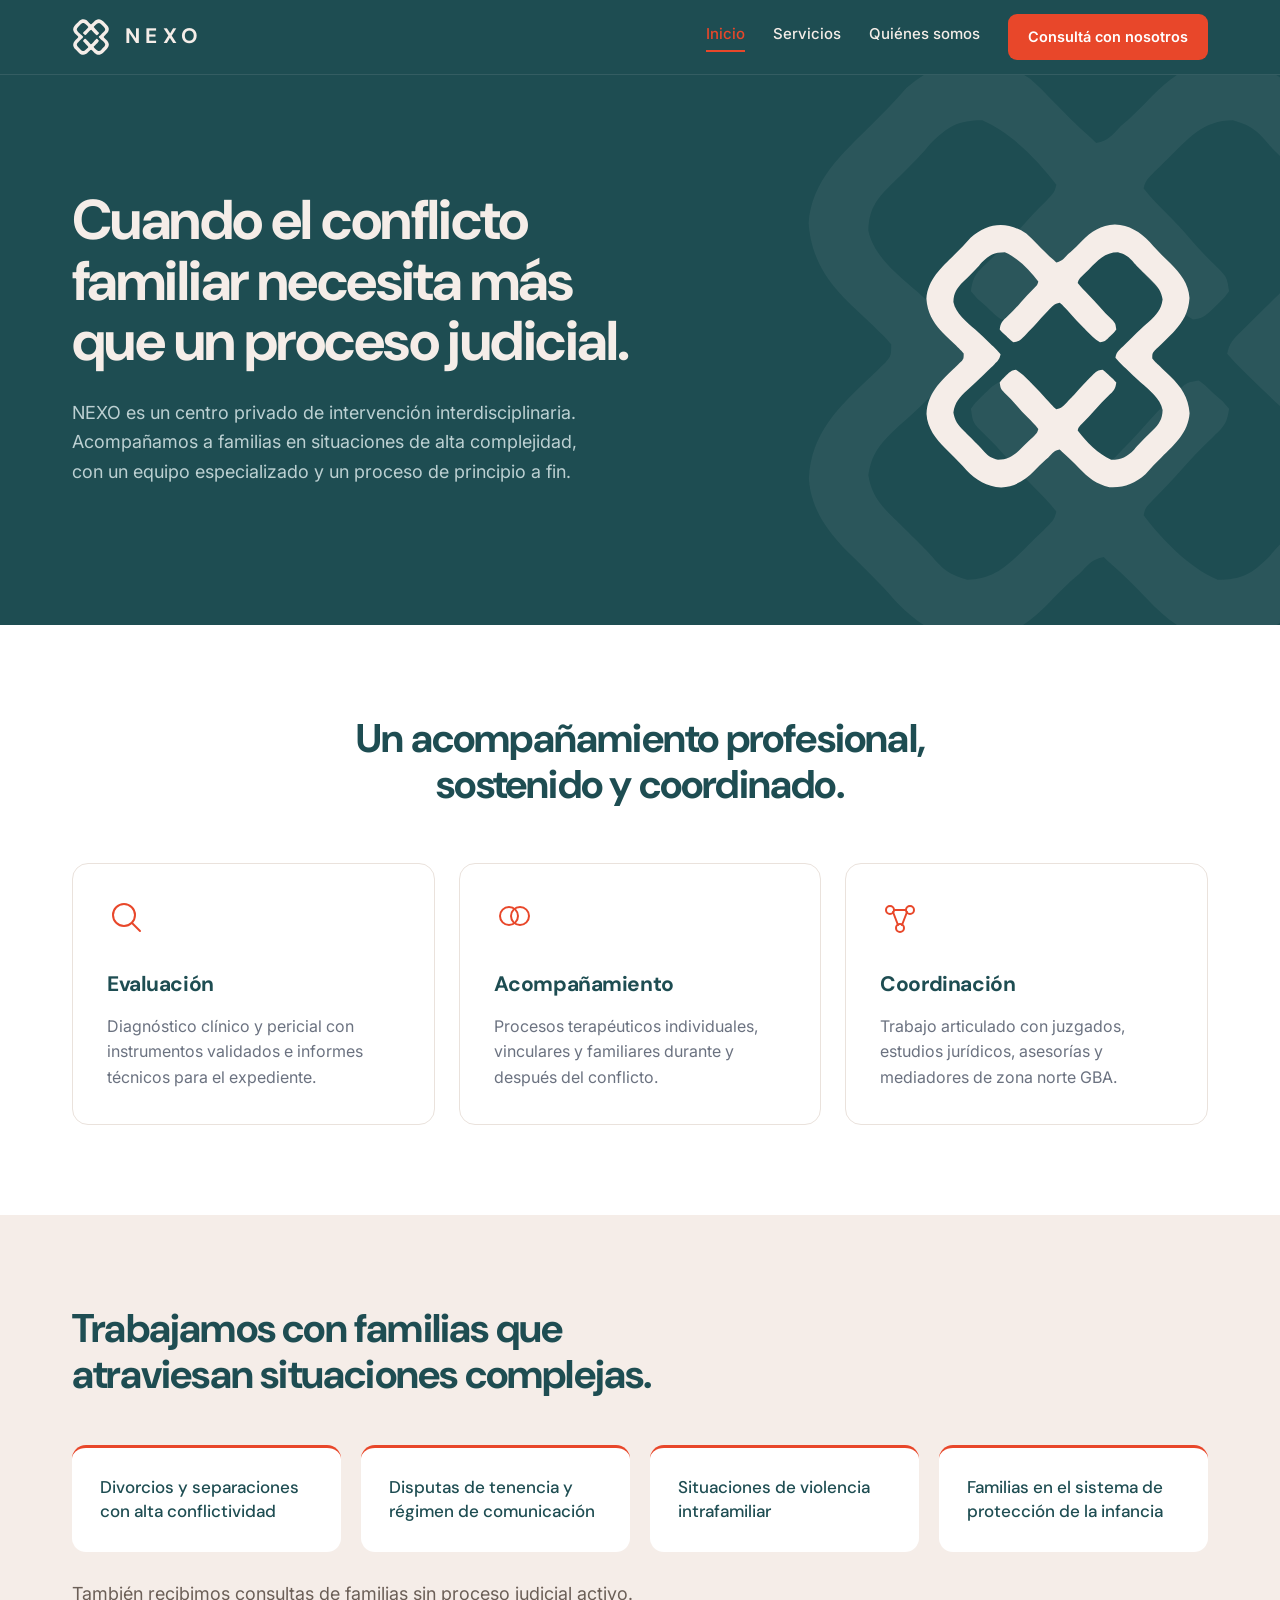
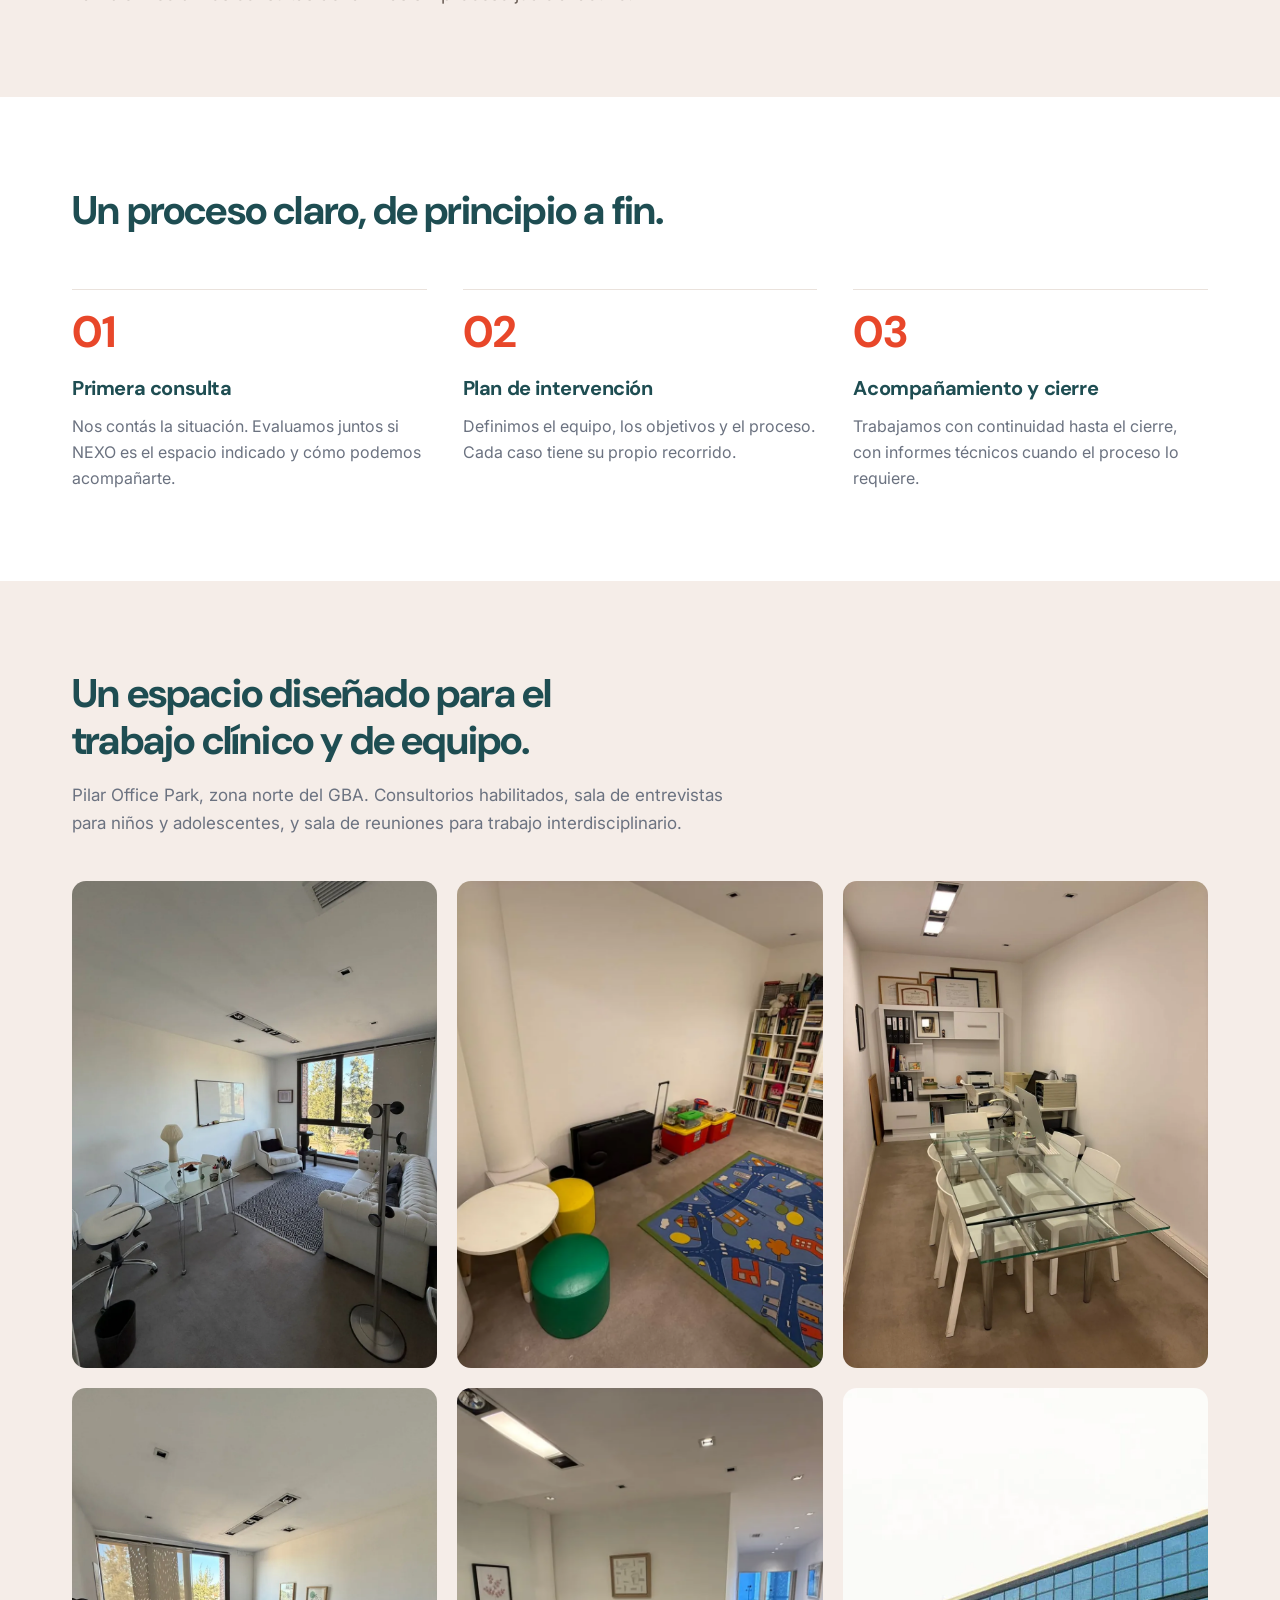
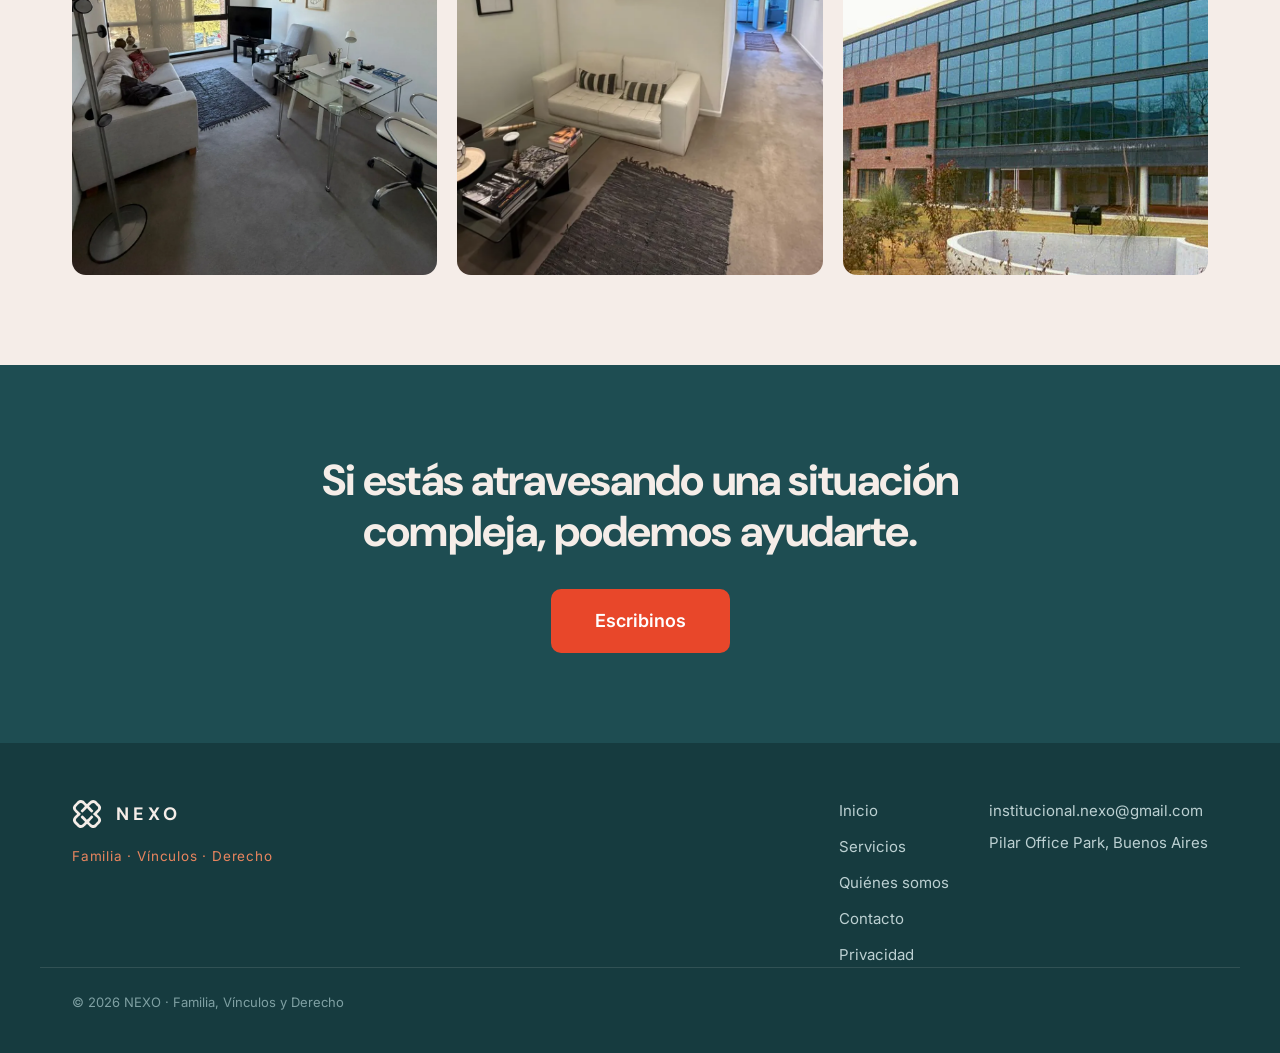
==== commit 99bb2bb4: "Bump version del CSS a v=3" ====
--- a/index.html
+++ b/index.html
@@ -17,7 +17,7 @@
   <link rel="preconnect" href="https://fonts.googleapis.com">
   <link rel="preconnect" href="https://fonts.gstatic.com" crossorigin>
   <link href="https://fonts.googleapis.com/css2?family=DM+Sans:wght@500;700&family=Inter:wght@400;500;600;700&family=JetBrains+Mono:wght@400;500&display=swap" rel="stylesheet">
-  <link rel="stylesheet" href="styles.css">
+  <link rel="stylesheet" href="styles.css?v=3">
   <link rel="icon" type="image/svg+xml" href="favicon.svg">
 </head>
 <body class="has-intro">
@@ -218,4 +218,4 @@
     })();
   </script>
 </body>
-</html>+</html>
--- a/styles.css
+++ b/styles.css
@@ -445,3 +445,7 @@
 /* Foto en circulo de direccion */
 .dir-photo { overflow: hidden; }
 .dir-photo img { width: 100%; height: 100%; object-fit: cover; display: block; }
+
+
+/* Aire arriba del titulo del hero (mas especifico que .container) */
+.hero-a .hero-inner, .hero-b .hero-inner { padding-top: clamp(96px,9vw,144px); padding-bottom: clamp(64px,8vw,116px); }
